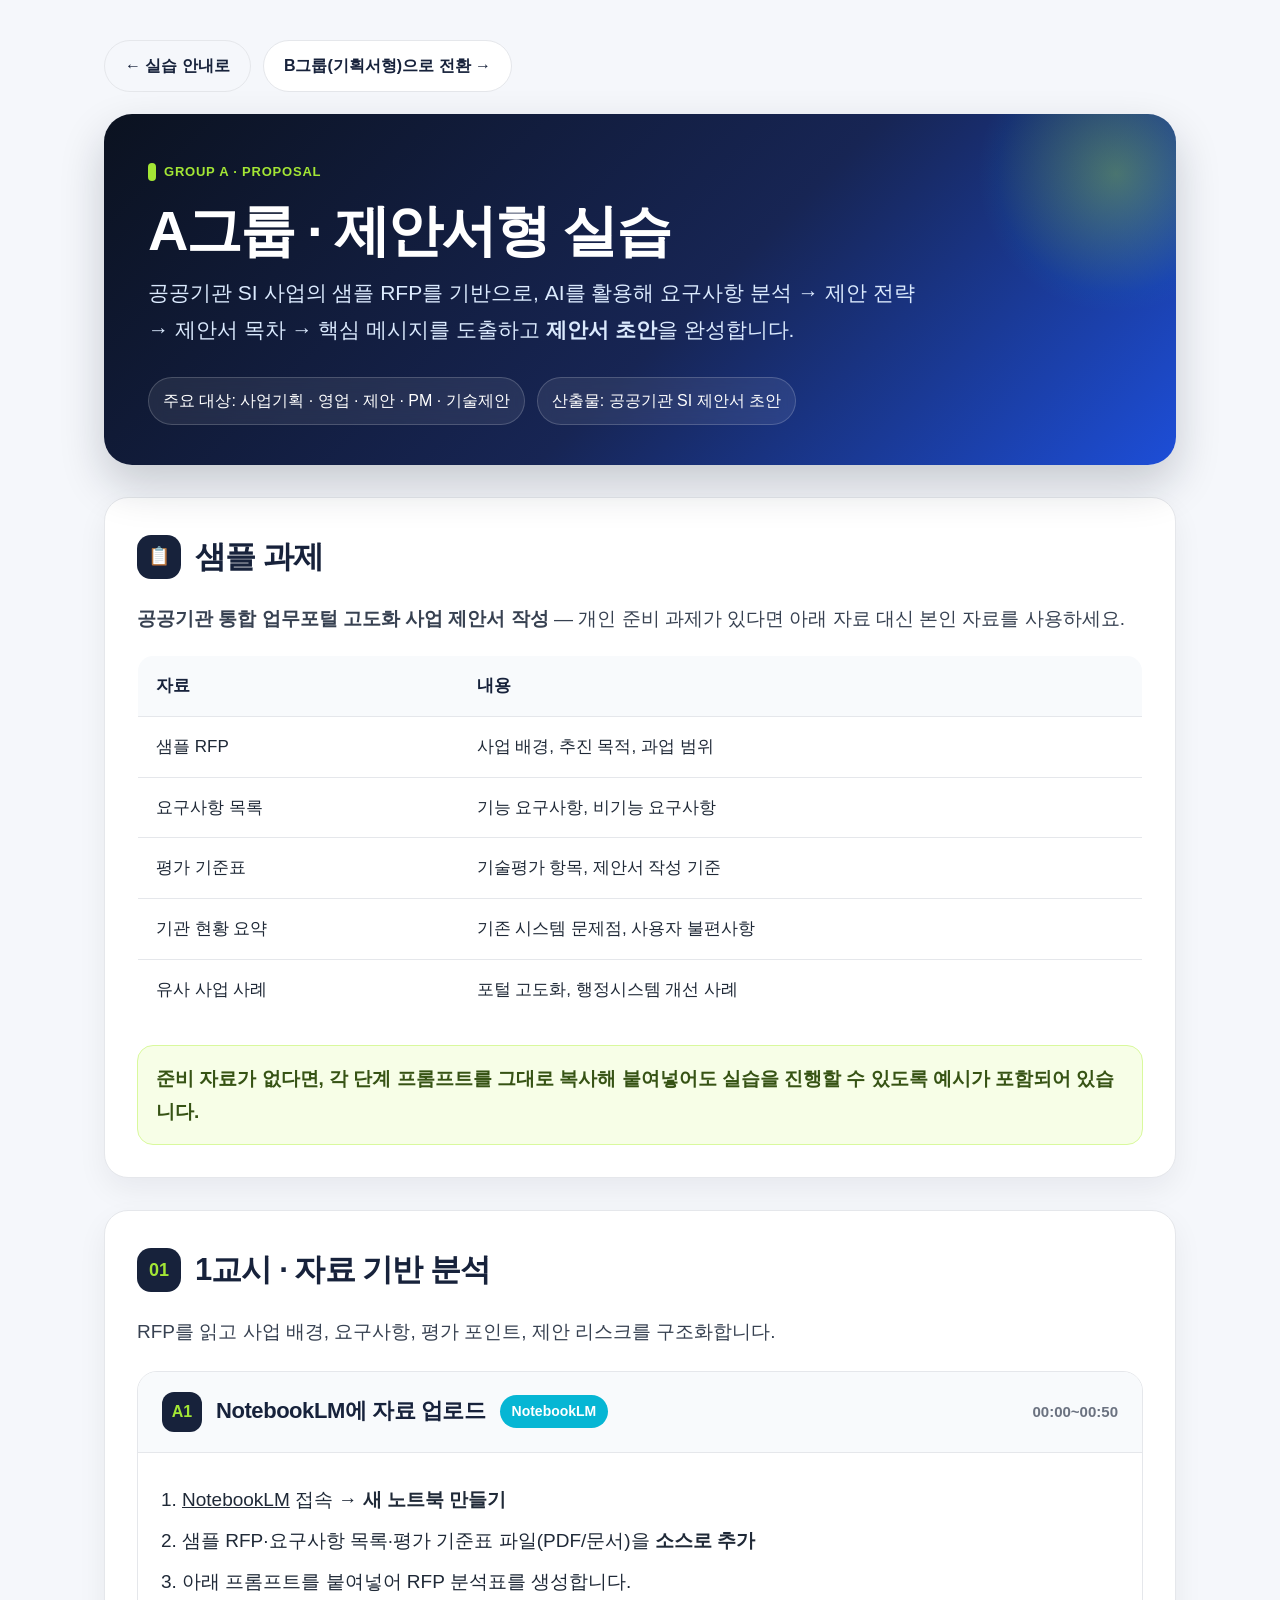
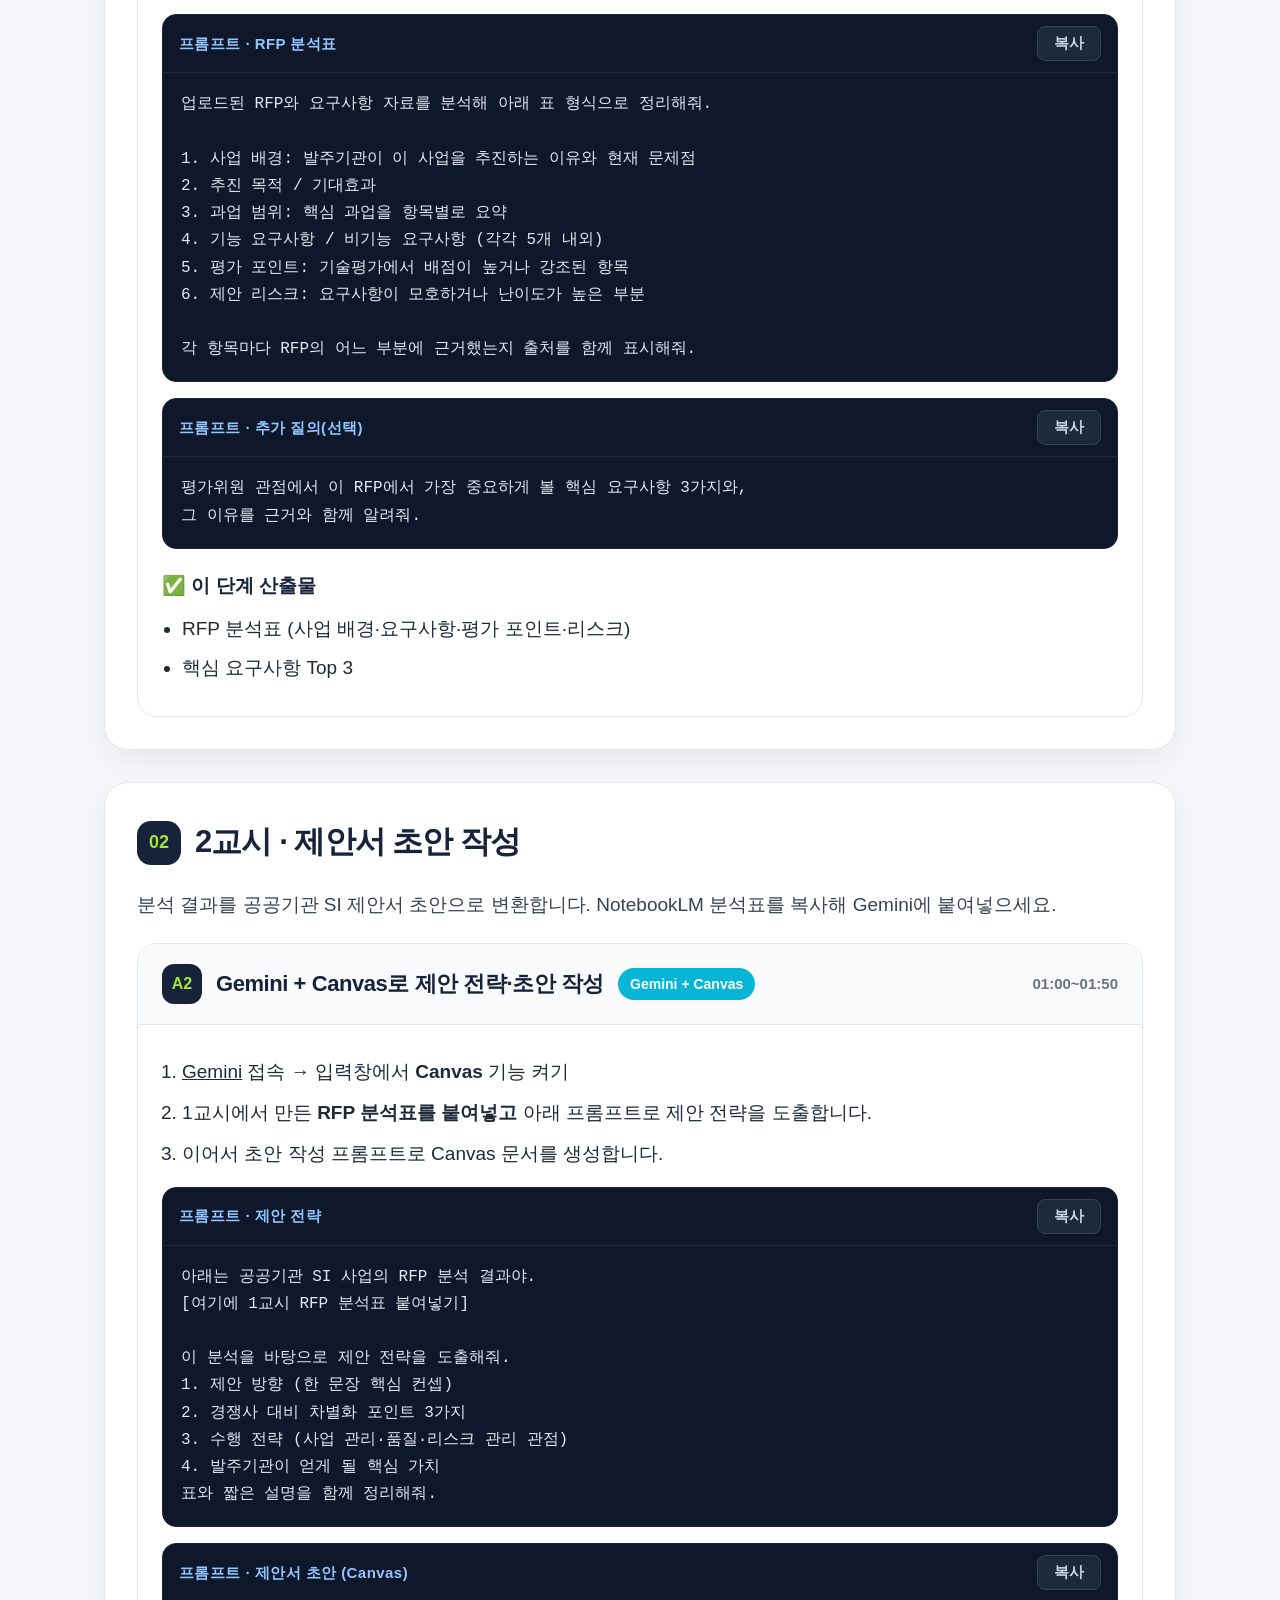
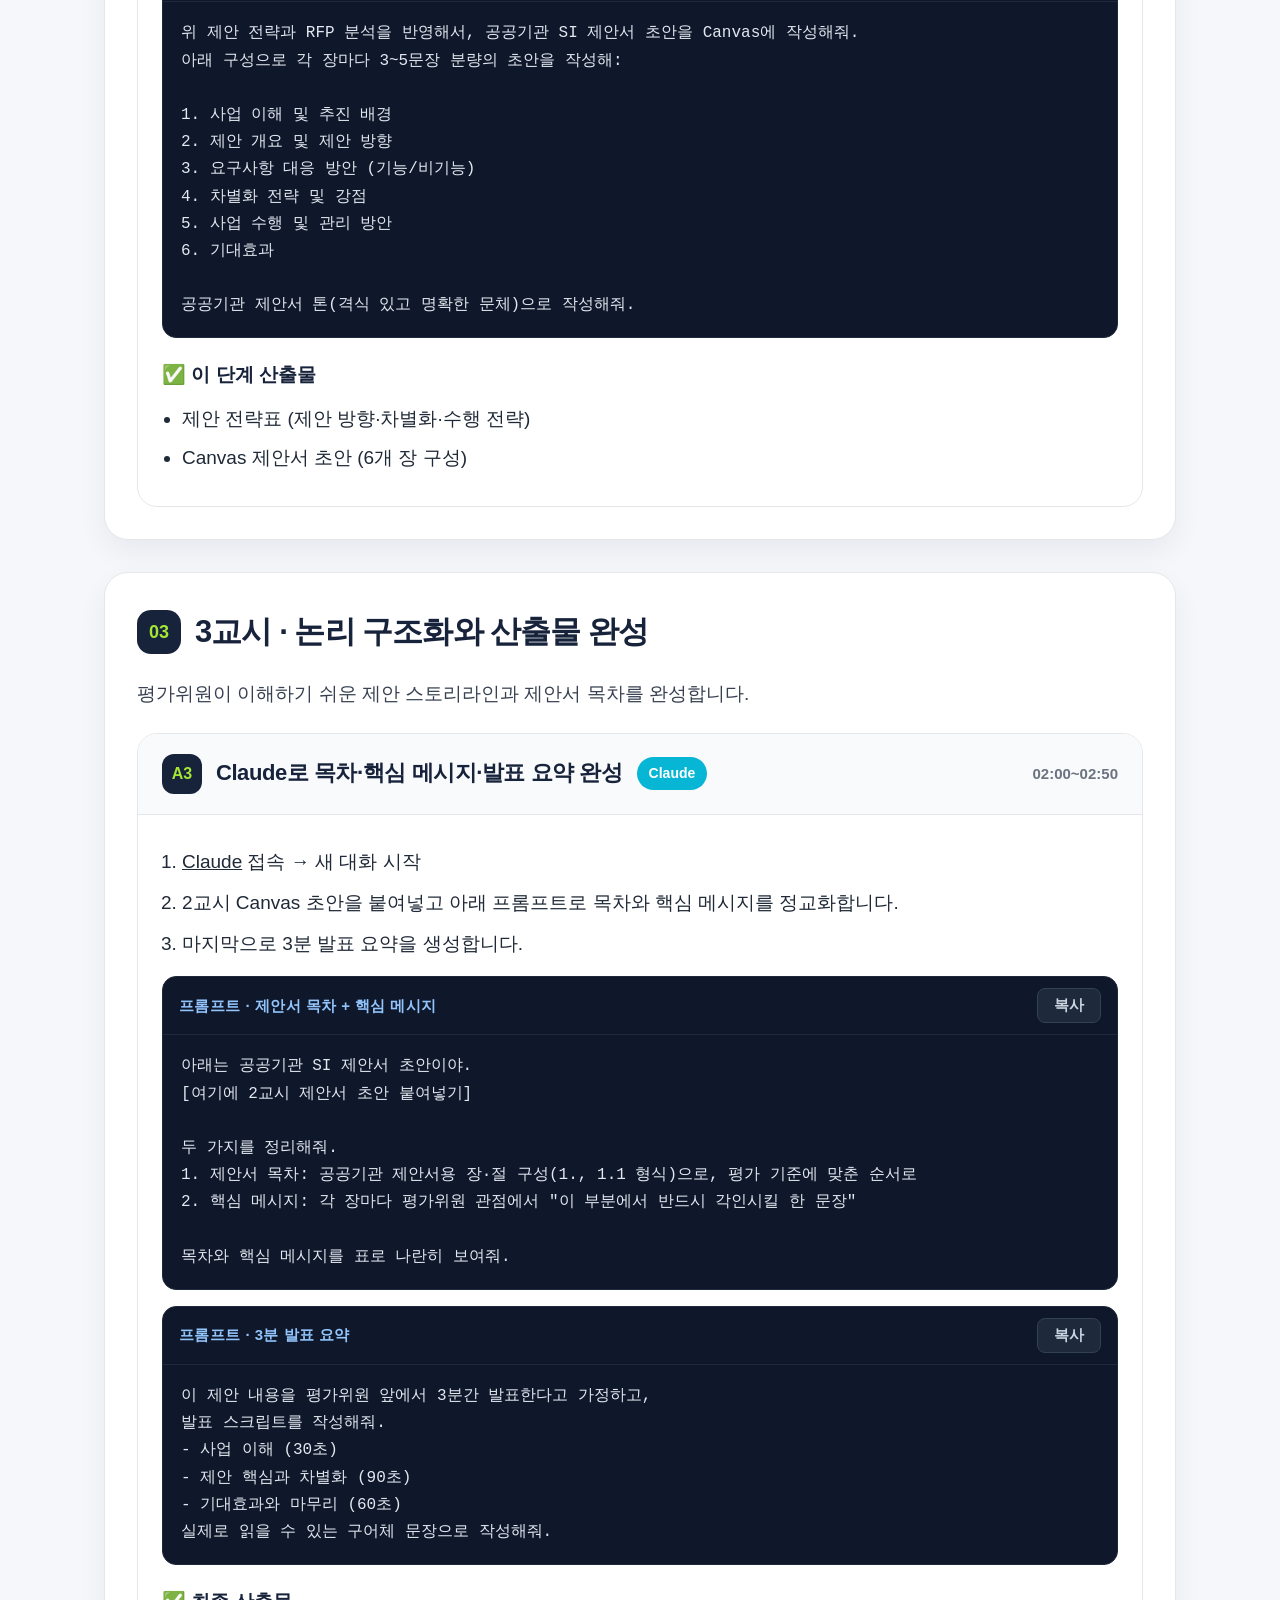
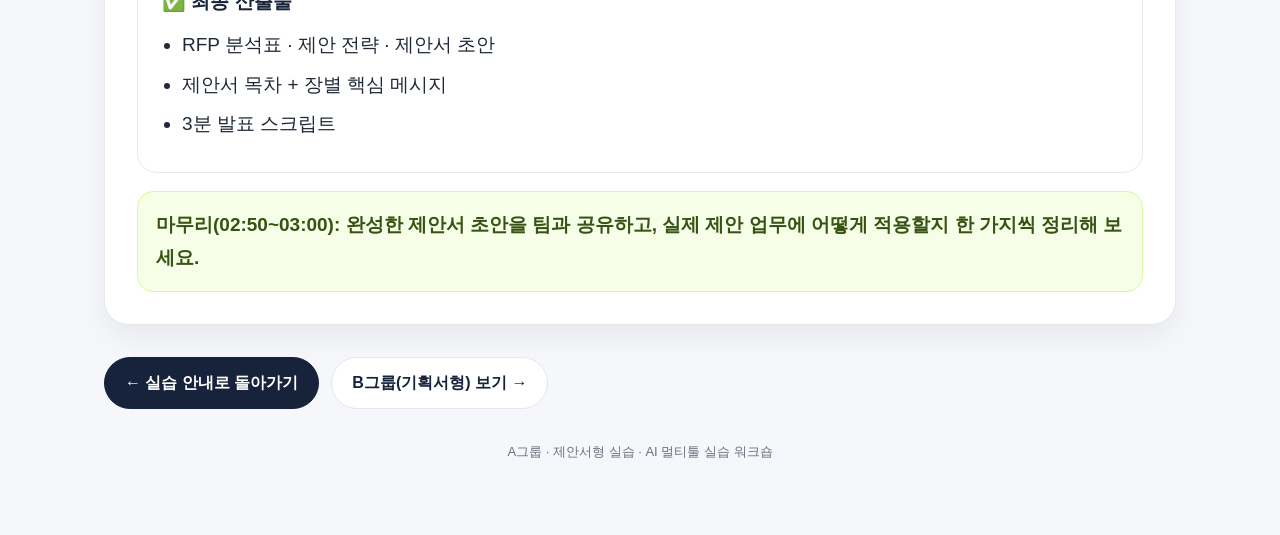
==== group-a.html @ 0a498cbd "AI 멀티툴 실습 워크숍 안내 사이트 추가 - index.html: 실습 안내(첫 화면) + A/B 그룹 선택 - group-a.html: A그룹 제안서형 실습 - group-b." ====
<!DOCTYPE html>
<html lang="ko">
<head>
  <meta charset="UTF-8" />
  <meta name="viewport" content="width=device-width, initial-scale=1.0" />
  <title>A그룹 · 제안서형 실습</title>
  <link rel="stylesheet" href="style.css" />
</head>
<body>
  <main class="page">
    <div class="topnav">
      <a class="btn ghost" href="index.html">← 실습 안내로</a>
      <a class="btn" href="group-b.html">B그룹(기획서형)으로 전환 →</a>
    </div>

    <header class="hero a">
      <div class="eyebrow">Group A · Proposal</div>
      <h1>A그룹 · 제안서형 실습</h1>
      <p>공공기관 SI 사업의 샘플 RFP를 기반으로, AI를 활용해 요구사항 분석 → 제안 전략 → 제안서 목차 → 핵심 메시지를 도출하고 <strong>제안서 초안</strong>을 완성합니다.</p>
      <div class="meta">
        <span>주요 대상: 사업기획 · 영업 · 제안 · PM · 기술제안</span>
        <span>산출물: 공공기관 SI 제안서 초안</span>
      </div>
    </header>

    <!-- 샘플 과제 -->
    <section id="task">
      <div class="section-title">
        <span class="section-number">📋</span>
        <h2>샘플 과제</h2>
      </div>
      <p class="lead"><strong>공공기관 통합 업무포털 고도화 사업 제안서 작성</strong> — 개인 준비 과제가 있다면 아래 자료 대신 본인 자료를 사용하세요.</p>
      <table>
        <thead><tr><th>자료</th><th>내용</th></tr></thead>
        <tbody>
          <tr><td>샘플 RFP</td><td>사업 배경, 추진 목적, 과업 범위</td></tr>
          <tr><td>요구사항 목록</td><td>기능 요구사항, 비기능 요구사항</td></tr>
          <tr><td>평가 기준표</td><td>기술평가 항목, 제안서 작성 기준</td></tr>
          <tr><td>기관 현황 요약</td><td>기존 시스템 문제점, 사용자 불편사항</td></tr>
          <tr><td>유사 사업 사례</td><td>포털 고도화, 행정시스템 개선 사례</td></tr>
        </tbody>
      </table>
      <div class="note">준비 자료가 없다면, 각 단계 프롬프트를 그대로 복사해 붙여넣어도 실습을 진행할 수 있도록 예시가 포함되어 있습니다.</div>
    </section>

    <!-- 1교시 -->
    <section id="step1">
      <div class="section-title">
        <span class="section-number">01</span>
        <h2>1교시 · 자료 기반 분석</h2>
      </div>
      <p class="lead">RFP를 읽고 사업 배경, 요구사항, 평가 포인트, 제안 리스크를 구조화합니다.</p>

      <div class="step">
        <div class="step-head">
          <span class="step-num">A1</span>
          <h3>NotebookLM에 자료 업로드</h3>
          <span class="step-tool">NotebookLM</span>
          <span class="time">00:00~00:50</span>
        </div>
        <div class="step-body">
          <ol>
            <li><a href="https://notebooklm.google.com" target="_blank" rel="noopener">NotebookLM</a> 접속 → <strong>새 노트북 만들기</strong></li>
            <li>샘플 RFP·요구사항 목록·평가 기준표 파일(PDF/문서)을 <strong>소스로 추가</strong></li>
            <li>아래 프롬프트를 붙여넣어 RFP 분석표를 생성합니다.</li>
          </ol>

          <div class="prompt">
            <div class="prompt-label"><span>프롬프트 · RFP 분석표</span>
              <button class="copy-btn" type="button">복사</button></div>
            <pre>업로드된 RFP와 요구사항 자료를 분석해 아래 표 형식으로 정리해줘.

1. 사업 배경: 발주기관이 이 사업을 추진하는 이유와 현재 문제점
2. 추진 목적 / 기대효과
3. 과업 범위: 핵심 과업을 항목별로 요약
4. 기능 요구사항 / 비기능 요구사항 (각각 5개 내외)
5. 평가 포인트: 기술평가에서 배점이 높거나 강조된 항목
6. 제안 리스크: 요구사항이 모호하거나 난이도가 높은 부분

각 항목마다 RFP의 어느 부분에 근거했는지 출처를 함께 표시해줘.</pre>
          </div>

          <div class="prompt">
            <div class="prompt-label"><span>프롬프트 · 추가 질의(선택)</span>
              <button class="copy-btn" type="button">복사</button></div>
            <pre>평가위원 관점에서 이 RFP에서 가장 중요하게 볼 핵심 요구사항 3가지와,
그 이유를 근거와 함께 알려줘.</pre>
          </div>

          <h4>✅ 이 단계 산출물</h4>
          <ul>
            <li>RFP 분석표 (사업 배경·요구사항·평가 포인트·리스크)</li>
            <li>핵심 요구사항 Top 3</li>
          </ul>
        </div>
      </div>
    </section>

    <!-- 2교시 -->
    <section id="step2">
      <div class="section-title">
        <span class="section-number">02</span>
        <h2>2교시 · 제안서 초안 작성</h2>
      </div>
      <p class="lead">분석 결과를 공공기관 SI 제안서 초안으로 변환합니다. NotebookLM 분석표를 복사해 Gemini에 붙여넣으세요.</p>

      <div class="step">
        <div class="step-head">
          <span class="step-num">A2</span>
          <h3>Gemini + Canvas로 제안 전략·초안 작성</h3>
          <span class="step-tool">Gemini + Canvas</span>
          <span class="time">01:00~01:50</span>
        </div>
        <div class="step-body">
          <ol>
            <li><a href="https://gemini.google.com" target="_blank" rel="noopener">Gemini</a> 접속 → 입력창에서 <strong>Canvas</strong> 기능 켜기</li>
            <li>1교시에서 만든 <strong>RFP 분석표를 붙여넣고</strong> 아래 프롬프트로 제안 전략을 도출합니다.</li>
            <li>이어서 초안 작성 프롬프트로 Canvas 문서를 생성합니다.</li>
          </ol>

          <div class="prompt">
            <div class="prompt-label"><span>프롬프트 · 제안 전략</span>
              <button class="copy-btn" type="button">복사</button></div>
            <pre>아래는 공공기관 SI 사업의 RFP 분석 결과야.
[여기에 1교시 RFP 분석표 붙여넣기]

이 분석을 바탕으로 제안 전략을 도출해줘.
1. 제안 방향 (한 문장 핵심 컨셉)
2. 경쟁사 대비 차별화 포인트 3가지
3. 수행 전략 (사업 관리·품질·리스크 관리 관점)
4. 발주기관이 얻게 될 핵심 가치
표와 짧은 설명을 함께 정리해줘.</pre>
          </div>

          <div class="prompt">
            <div class="prompt-label"><span>프롬프트 · 제안서 초안 (Canvas)</span>
              <button class="copy-btn" type="button">복사</button></div>
            <pre>위 제안 전략과 RFP 분석을 반영해서, 공공기관 SI 제안서 초안을 Canvas에 작성해줘.
아래 구성으로 각 장마다 3~5문장 분량의 초안을 작성해:

1. 사업 이해 및 추진 배경
2. 제안 개요 및 제안 방향
3. 요구사항 대응 방안 (기능/비기능)
4. 차별화 전략 및 강점
5. 사업 수행 및 관리 방안
6. 기대효과

공공기관 제안서 톤(격식 있고 명확한 문체)으로 작성해줘.</pre>
          </div>

          <h4>✅ 이 단계 산출물</h4>
          <ul>
            <li>제안 전략표 (제안 방향·차별화·수행 전략)</li>
            <li>Canvas 제안서 초안 (6개 장 구성)</li>
          </ul>
        </div>
      </div>
    </section>

    <!-- 3교시 -->
    <section id="step3">
      <div class="section-title">
        <span class="section-number">03</span>
        <h2>3교시 · 논리 구조화와 산출물 완성</h2>
      </div>
      <p class="lead">평가위원이 이해하기 쉬운 제안 스토리라인과 제안서 목차를 완성합니다.</p>

      <div class="step">
        <div class="step-head">
          <span class="step-num">A3</span>
          <h3>Claude로 목차·핵심 메시지·발표 요약 완성</h3>
          <span class="step-tool">Claude</span>
          <span class="time">02:00~02:50</span>
        </div>
        <div class="step-body">
          <ol>
            <li><a href="https://claude.ai" target="_blank" rel="noopener">Claude</a> 접속 → 새 대화 시작</li>
            <li>2교시 Canvas 초안을 붙여넣고 아래 프롬프트로 목차와 핵심 메시지를 정교화합니다.</li>
            <li>마지막으로 3분 발표 요약을 생성합니다.</li>
          </ol>

          <div class="prompt">
            <div class="prompt-label"><span>프롬프트 · 제안서 목차 + 핵심 메시지</span>
              <button class="copy-btn" type="button">복사</button></div>
            <pre>아래는 공공기관 SI 제안서 초안이야.
[여기에 2교시 제안서 초안 붙여넣기]

두 가지를 정리해줘.
1. 제안서 목차: 공공기관 제안서용 장·절 구성(1., 1.1 형식)으로, 평가 기준에 맞춘 순서로
2. 핵심 메시지: 각 장마다 평가위원 관점에서 "이 부분에서 반드시 각인시킬 한 문장"

목차와 핵심 메시지를 표로 나란히 보여줘.</pre>
          </div>

          <div class="prompt">
            <div class="prompt-label"><span>프롬프트 · 3분 발표 요약</span>
              <button class="copy-btn" type="button">복사</button></div>
            <pre>이 제안 내용을 평가위원 앞에서 3분간 발표한다고 가정하고,
발표 스크립트를 작성해줘.
- 사업 이해 (30초)
- 제안 핵심과 차별화 (90초)
- 기대효과와 마무리 (60초)
실제로 읽을 수 있는 구어체 문장으로 작성해줘.</pre>
          </div>

          <h4>✅ 최종 산출물</h4>
          <ul>
            <li>RFP 분석표 · 제안 전략 · 제안서 초안</li>
            <li>제안서 목차 + 장별 핵심 메시지</li>
            <li>3분 발표 스크립트</li>
          </ul>
        </div>
      </div>

      <div class="note">
        마무리(02:50~03:00): 완성한 제안서 초안을 팀과 공유하고, <strong>실제 제안 업무에 어떻게 적용할지</strong> 한 가지씩 정리해 보세요.
      </div>
    </section>

    <div class="topnav" style="margin-top:32px;">
      <a class="btn primary" href="index.html">← 실습 안내로 돌아가기</a>
      <a class="btn" href="group-b.html">B그룹(기획서형) 보기 →</a>
    </div>

    <div class="footer">A그룹 · 제안서형 실습 · AI 멀티툴 실습 워크숍</div>
  </main>

  <script src="copy.js"></script>
</body>
</html>
---- style.css ----
:root {
  --bg: #f5f7fb;
  --card: #ffffff;
  --navy: #17223b;
  --blue: #2563eb;
  --cyan: #06b6d4;
  --lime: #a3e635;
  --text: #1f2937;
  --muted: #6b7280;
  --line: #e5e7eb;
  --soft-blue: #eff6ff;
  --soft-purple: #f5f3ff;
  --soft-green: #f7fee7;
  --code-bg: #0f172a;
}

* { box-sizing: border-box; }

html { scroll-behavior: smooth; }

body {
  margin: 0;
  font-family: "Pretendard", "Noto Sans KR", "Apple SD Gothic Neo", Arial, sans-serif;
  background: var(--bg);
  color: var(--text);
  line-height: 1.75;
  font-size: 19px;
}

a { color: inherit; }

.page {
  max-width: 1120px;
  margin: 0 auto;
  padding: 40px 24px 72px;
}

/* ---------- HERO ---------- */
.hero {
  background: linear-gradient(135deg, #111827 0%, #172554 55%, #0e7490 100%);
  color: white;
  border-radius: 28px;
  padding: 44px 44px 40px;
  box-shadow: 0 20px 45px rgba(15, 23, 42, 0.2);
  position: relative;
  overflow: hidden;
}

.hero.a { background: linear-gradient(135deg, #0b1220 0%, #172554 55%, #1d4ed8 100%); }
.hero.b { background: linear-gradient(135deg, #140b22 0%, #3b1a70 55%, #7c3aed 100%); }

.hero::after {
  content: "";
  position: absolute;
  width: 280px;
  height: 280px;
  border-radius: 50%;
  background: radial-gradient(circle, rgba(163,230,53,.35), rgba(6,182,212,.04) 60%, transparent 70%);
  right: -80px;
  top: -80px;
}

.eyebrow {
  display: inline-flex;
  align-items: center;
  gap: 8px;
  color: var(--lime);
  font-weight: 800;
  letter-spacing: .06em;
  text-transform: uppercase;
  font-size: 13px;
  margin-bottom: 16px;
}

.eyebrow::before {
  content: "";
  width: 8px;
  height: 18px;
  border-radius: 999px;
  background: var(--lime);
  display: inline-block;
}

h1 {
  margin: 0 0 12px;
  font-size: clamp(34px, 5.4vw, 56px);
  line-height: 1.14;
  letter-spacing: -0.04em;
}

.hero p {
  margin: 0;
  max-width: 780px;
  font-size: 21px;
  color: #dbeafe;
}

.meta {
  display: flex;
  flex-wrap: wrap;
  gap: 12px;
  margin-top: 28px;
}

.meta span {
  border: 1px solid rgba(255,255,255,.18);
  background: rgba(255,255,255,.08);
  color: #fff;
  padding: 9px 14px;
  border-radius: 999px;
  font-size: 16px;
  backdrop-filter: blur(8px);
}

/* ---------- SECTIONS ---------- */
section {
  margin-top: 32px;
  background: var(--card);
  border: 1px solid var(--line);
  border-radius: 24px;
  padding: 32px;
  box-shadow: 0 12px 30px rgba(15, 23, 42, 0.06);
}

.section-title {
  display: flex;
  align-items: center;
  gap: 14px;
  margin-bottom: 18px;
}

.section-number {
  display: inline-flex;
  align-items: center;
  justify-content: center;
  min-width: 44px;
  height: 44px;
  border-radius: 14px;
  background: var(--navy);
  color: var(--lime);
  font-weight: 900;
  font-size: 18px;
}

h2 {
  margin: 0;
  color: var(--navy);
  font-size: 31px;
  letter-spacing: -0.03em;
}

h3 {
  margin: 28px 0 12px;
  color: var(--navy);
  font-size: 23px;
  letter-spacing: -0.02em;
}

h4 {
  margin: 20px 0 8px;
  color: var(--navy);
  font-size: 19px;
}

p { margin: 10px 0 0; }

.lead {
  font-size: 19px;
  color: #374151;
  margin-bottom: 20px;
}

/* ---------- TABLE ---------- */
table {
  width: 100%;
  border-collapse: collapse;
  margin: 16px 0 24px;
  background: #fff;
  border-radius: 16px;
  overflow: hidden;
  border: 1px solid var(--line);
}

th, td {
  padding: 15px 18px;
  border-bottom: 1px solid var(--line);
  vertical-align: top;
  text-align: left;
  font-size: 17px;
}

th {
  background: #f8fafc;
  color: var(--navy);
  font-weight: 800;
  white-space: nowrap;
}

tr:last-child td { border-bottom: 0; }

/* ---------- GRID / CARDS ---------- */
.grid {
  display: grid;
  grid-template-columns: repeat(2, minmax(0, 1fr));
  gap: 20px;
  margin-top: 18px;
}

.card {
  border-radius: 20px;
  padding: 24px;
  border: 1px solid var(--line);
  background: #fff;
}

.card.proposal { background: var(--soft-blue); }
.card.planning { background: var(--soft-purple); }

.badge {
  display: inline-block;
  padding: 6px 12px;
  border-radius: 999px;
  background: var(--navy);
  color: #fff;
  font-size: 15px;
  font-weight: 800;
  margin-bottom: 10px;
}

.badge.blue { background: var(--blue); }
.badge.purple { background: #7c3aed; }
.badge.cyan { background: var(--cyan); }
.badge.lime { background: var(--lime); color: #1a2e05; }

ul { margin: 10px 0 0 20px; padding: 0; }
li { margin: 6px 0; }

.note {
  margin-top: 18px;
  padding: 16px 18px;
  border-radius: 16px;
  background: var(--soft-green);
  border: 1px solid #d9f99d;
  color: #365314;
  font-weight: 600;
}

.footer {
  margin-top: 32px;
  color: var(--muted);
  font-size: 13px;
  text-align: center;
}

/* ---------- GROUP SELECT CARDS (index) ---------- */
.choose {
  display: grid;
  grid-template-columns: repeat(2, minmax(0, 1fr));
  gap: 22px;
  margin-top: 20px;
}

.choose-card {
  display: flex;
  flex-direction: column;
  border-radius: 22px;
  padding: 30px;
  border: 1px solid var(--line);
  text-decoration: none;
  color: var(--text);
  transition: transform .18s ease, box-shadow .18s ease, border-color .18s ease;
  position: relative;
  overflow: hidden;
}

.choose-card.a { background: linear-gradient(160deg, #eff6ff 0%, #ffffff 70%); }
.choose-card.b { background: linear-gradient(160deg, #f5f3ff 0%, #ffffff 70%); }

.choose-card:hover {
  transform: translateY(-4px);
  box-shadow: 0 18px 40px rgba(15,23,42,.12);
  border-color: #c7d2fe;
}

.choose-card h3 { margin: 12px 0 4px; font-size: 27px; }
.choose-card .sub { color: var(--muted); font-size: 17px; margin: 0 0 14px; }
.choose-card ul { font-size: 17px; color: #374151; }

.choose-card .go {
  margin-top: auto;
  padding-top: 18px;
  font-weight: 800;
  font-size: 18px;
  color: var(--blue);
  display: inline-flex;
  align-items: center;
  gap: 6px;
}
.choose-card.b .go { color: #7c3aed; }
.choose-card .go::after { content: "→"; transition: transform .18s ease; }
.choose-card:hover .go::after { transform: translateX(4px); }

/* ---------- STEP (교시) ---------- */
.step {
  border: 1px solid var(--line);
  border-radius: 20px;
  padding: 0;
  margin-top: 22px;
  overflow: hidden;
}

.step-head {
  display: flex;
  align-items: center;
  gap: 14px;
  padding: 20px 24px;
  background: #f8fafc;
  border-bottom: 1px solid var(--line);
}

.step-num {
  display: inline-flex;
  align-items: center;
  justify-content: center;
  min-width: 40px;
  height: 40px;
  border-radius: 12px;
  background: var(--navy);
  color: var(--lime);
  font-weight: 900;
  font-size: 16px;
}

.step-head h3 { margin: 0; font-size: 22px; }
.step-head .time {
  margin-left: auto;
  font-size: 15px;
  font-weight: 700;
  color: var(--muted);
  white-space: nowrap;
}

.step-tool {
  display: inline-block;
  font-size: 14px;
  font-weight: 800;
  color: #fff;
  background: var(--cyan);
  padding: 4px 12px;
  border-radius: 999px;
}

.step-body { padding: 22px 24px 26px; }
.step-body ol { margin: 6px 0 0 20px; padding: 0; }
.step-body ol li { margin: 8px 0; }

/* ---------- COPY PROMPT BOX ---------- */
.prompt {
  position: relative;
  margin: 16px 0 6px;
  border-radius: 14px;
  background: var(--code-bg);
  border: 1px solid #1e293b;
}

.prompt-label {
  display: flex;
  align-items: center;
  justify-content: space-between;
  padding: 11px 16px;
  border-bottom: 1px solid #1e293b;
  color: #93c5fd;
  font-size: 15px;
  font-weight: 800;
  letter-spacing: .03em;
}

.prompt pre {
  margin: 0;
  padding: 18px;
  color: #e2e8f0;
  font-family: "SFMono-Regular", Consolas, "Liberation Mono", Menlo, monospace;
  font-size: 16px;
  line-height: 1.7;
  white-space: pre-wrap;
  word-break: break-word;
  overflow-x: auto;
}

.copy-btn {
  border: 1px solid #334155;
  background: #1e293b;
  color: #cbd5e1;
  font-size: 15px;
  font-weight: 700;
  padding: 7px 16px;
  border-radius: 8px;
  cursor: pointer;
  transition: background .15s ease, color .15s ease;
}
.copy-btn:hover { background: #334155; color: #fff; }
.copy-btn.done { background: var(--lime); color: #1a2e05; border-color: var(--lime); }

/* ---------- NAV / BUTTONS ---------- */
.topnav {
  display: flex;
  align-items: center;
  gap: 12px;
  flex-wrap: wrap;
  margin-bottom: 22px;
}

.btn {
  display: inline-flex;
  align-items: center;
  gap: 8px;
  text-decoration: none;
  font-weight: 800;
  font-size: 16px;
  padding: 11px 20px;
  border-radius: 999px;
  border: 1px solid var(--line);
  background: #fff;
  color: var(--navy);
  transition: background .15s ease, transform .15s ease;
}
.btn:hover { transform: translateY(-1px); }
.btn.primary { background: var(--navy); color: #fff; border-color: var(--navy); }
.btn.ghost { background: transparent; }

.checklist {
  list-style: none;
  margin: 12px 0 0;
  padding: 0;
}
.checklist li {
  position: relative;
  padding: 7px 0 7px 32px;
  font-size: 18px;
}
.checklist li::before {
  content: "✓";
  position: absolute;
  left: 0;
  top: 6px;
  width: 20px;
  height: 20px;
  border-radius: 6px;
  background: var(--soft-green);
  color: #4d7c0f;
  font-weight: 900;
  font-size: 13px;
  display: inline-flex;
  align-items: center;
  justify-content: center;
}

.tools-row {
  display: grid;
  grid-template-columns: repeat(3, minmax(0,1fr));
  gap: 16px;
  margin-top: 16px;
}
.tool-chip {
  border: 1px solid var(--line);
  border-radius: 16px;
  padding: 18px;
  background: #fff;
  text-decoration: none;
  color: var(--text);
  display: block;
  transition: transform .15s ease, box-shadow .15s ease;
}
.tool-chip:hover { transform: translateY(-3px); box-shadow: 0 12px 26px rgba(15,23,42,.08); }
.tool-chip .n { font-weight: 900; color: var(--navy); font-size: 20px; }
.tool-chip .d { color: var(--muted); font-size: 16px; margin-top: 4px; }
.tool-chip .stage { font-size: 14px; font-weight: 800; color: var(--cyan); }

@media (max-width: 840px) {
  .page { padding: 24px 14px 48px; }
  .hero, section { padding: 26px 20px; border-radius: 20px; }
  .grid, .choose, .tools-row { grid-template-columns: 1fr; }
  table { display: block; overflow-x: auto; white-space: normal; }
  th, td { min-width: 140px; }
  .step-head { flex-wrap: wrap; }
  .step-head .time { margin-left: 54px; }
}
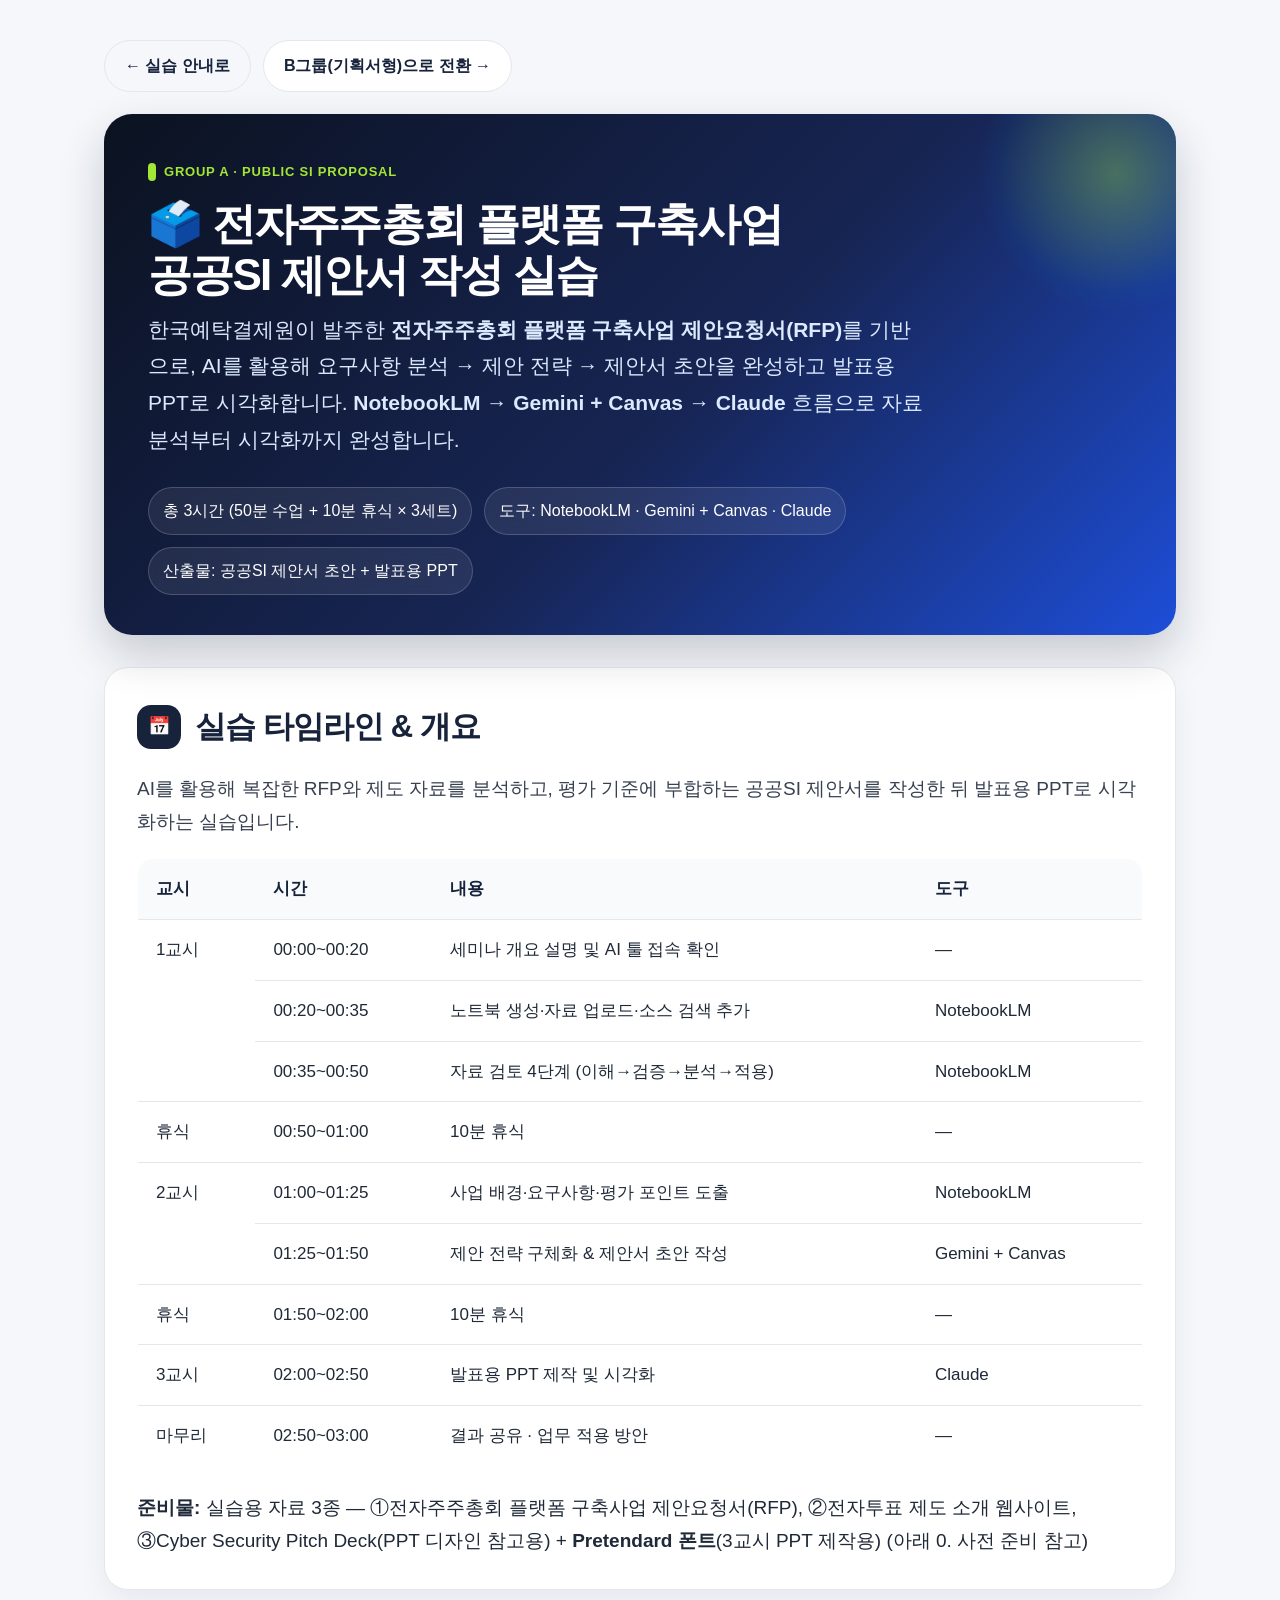
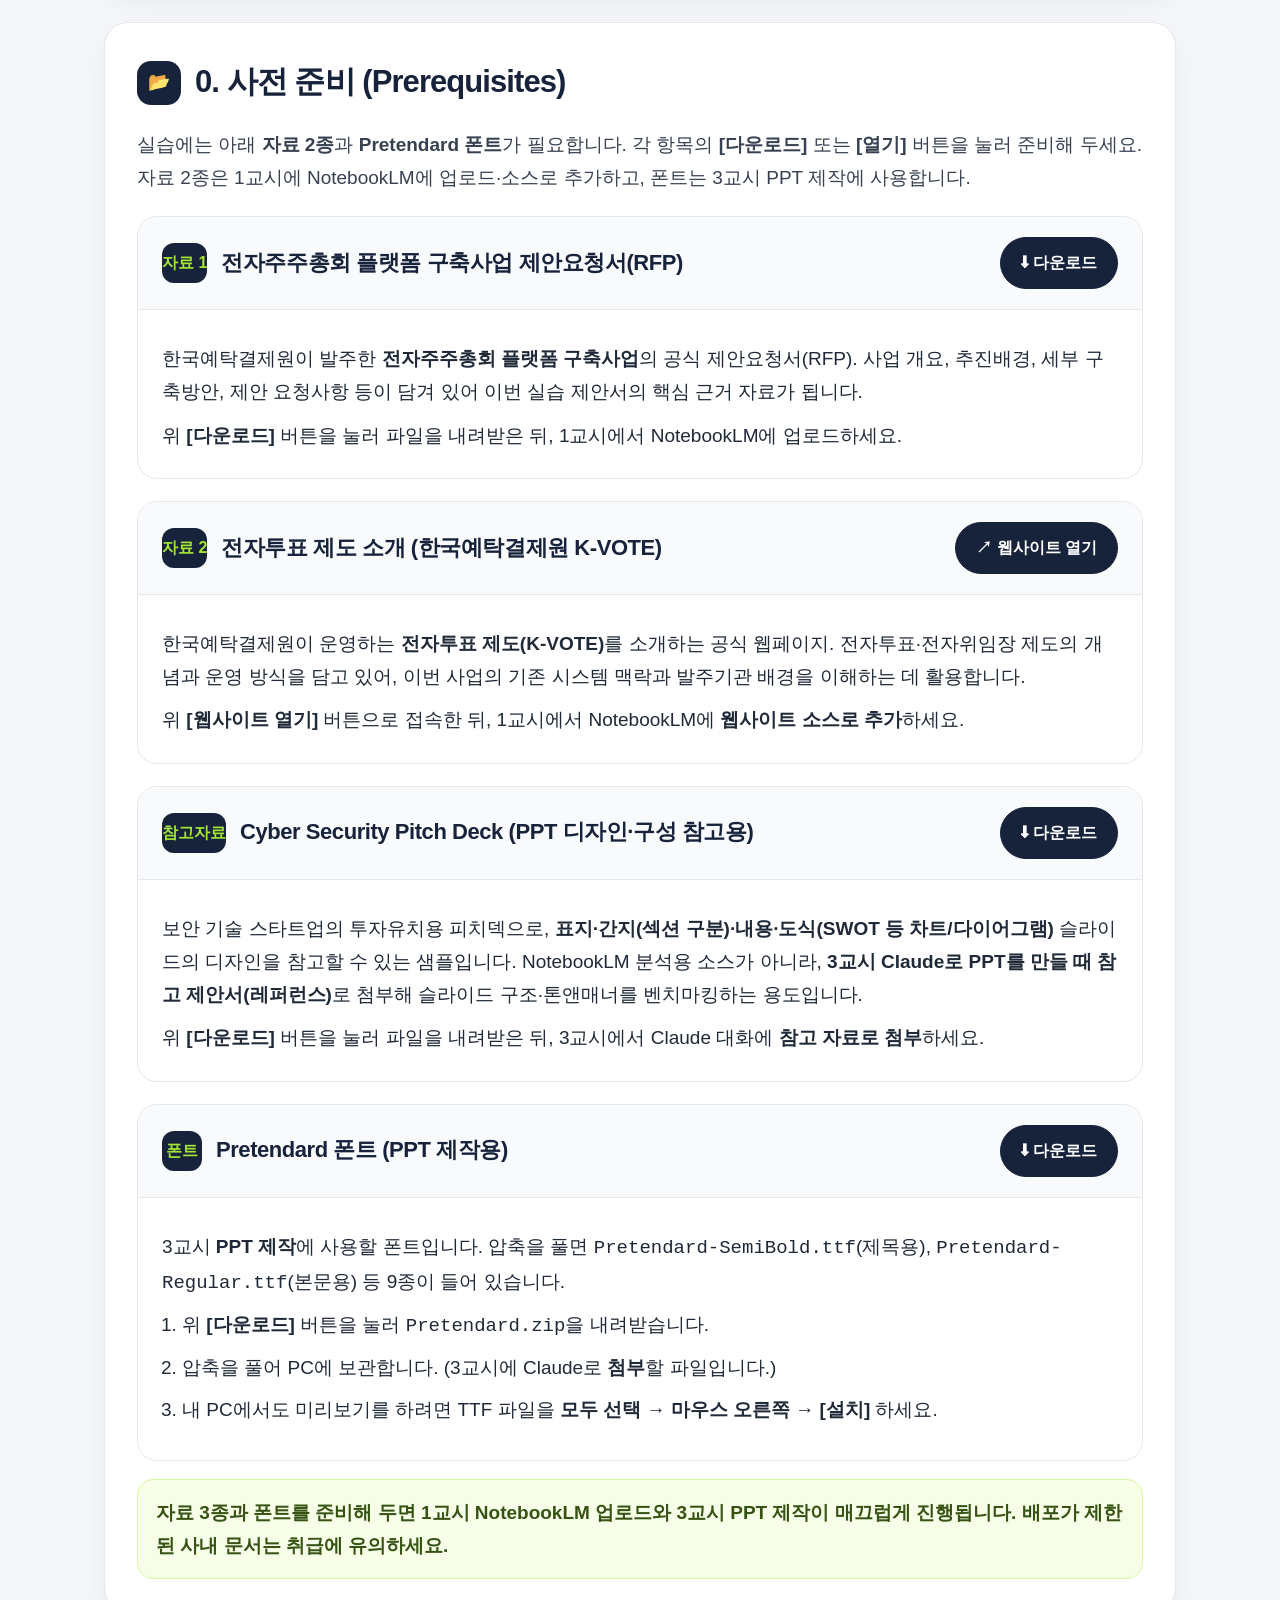
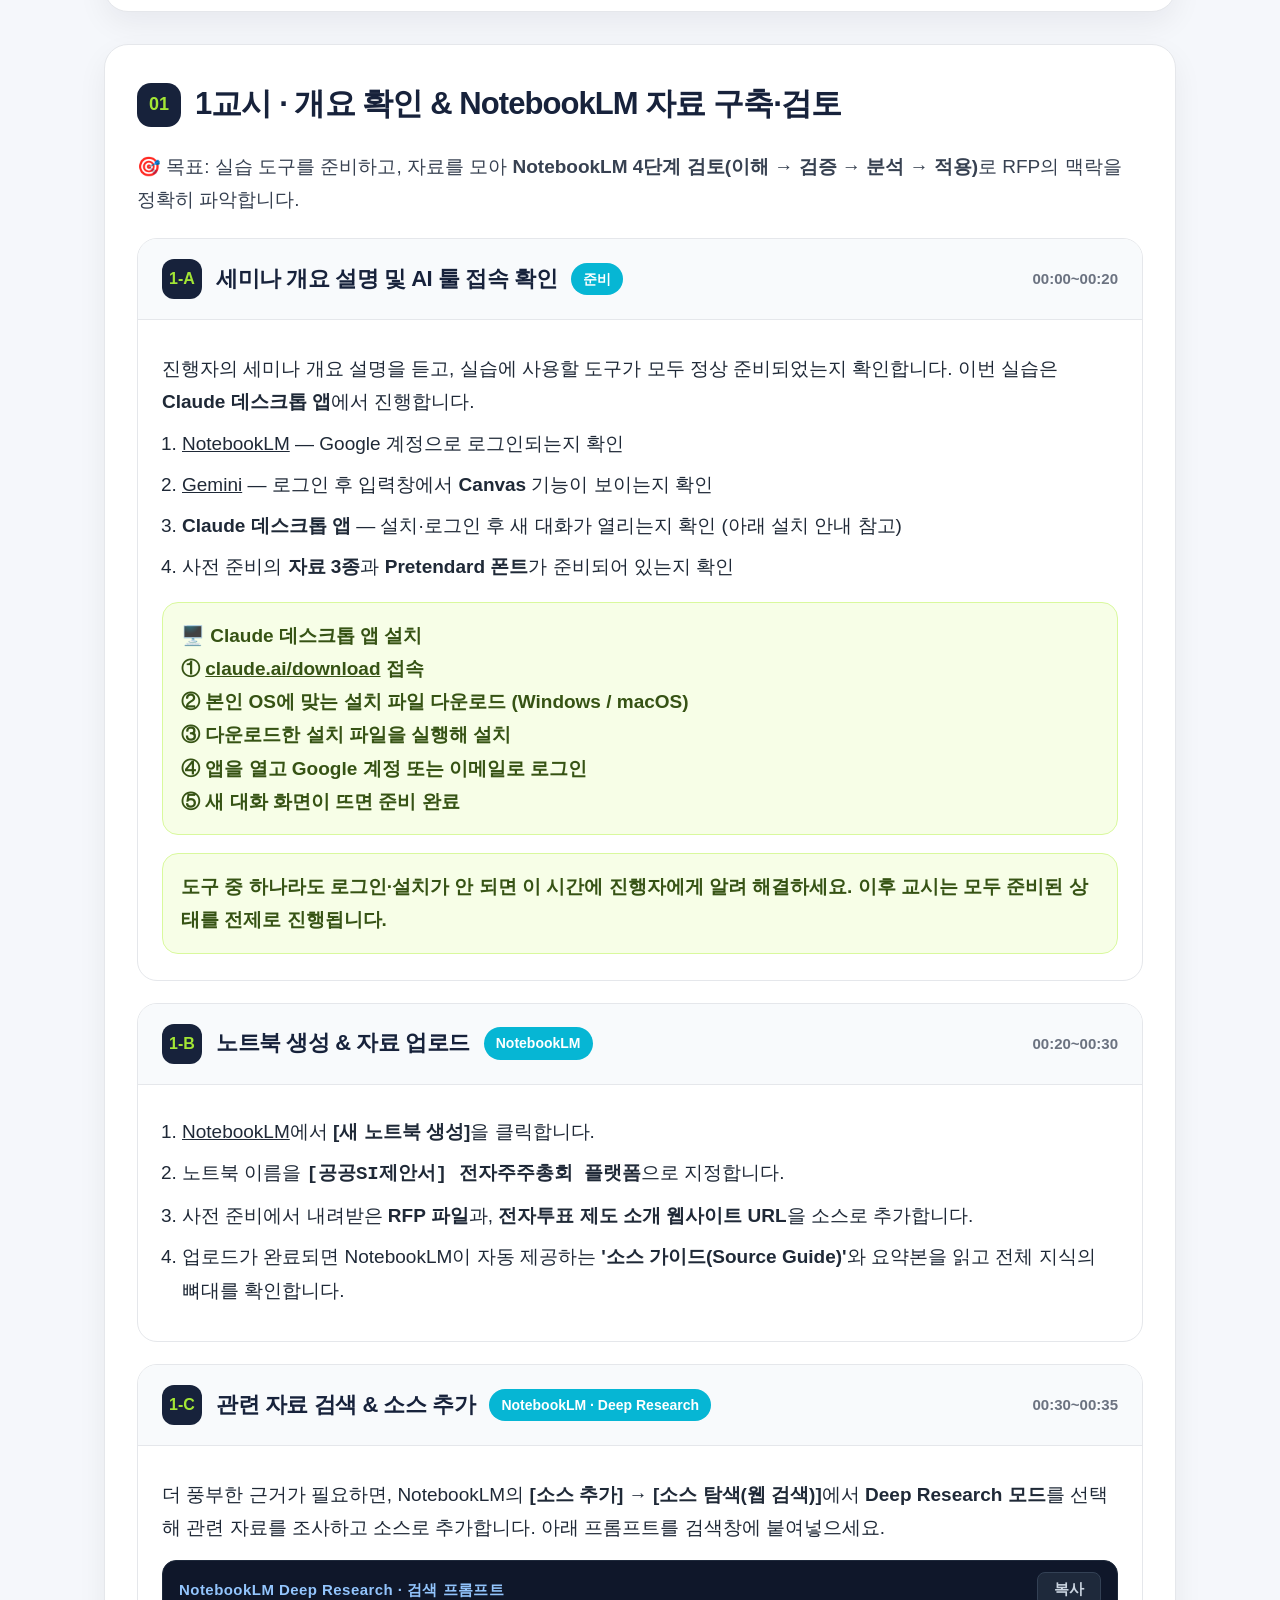
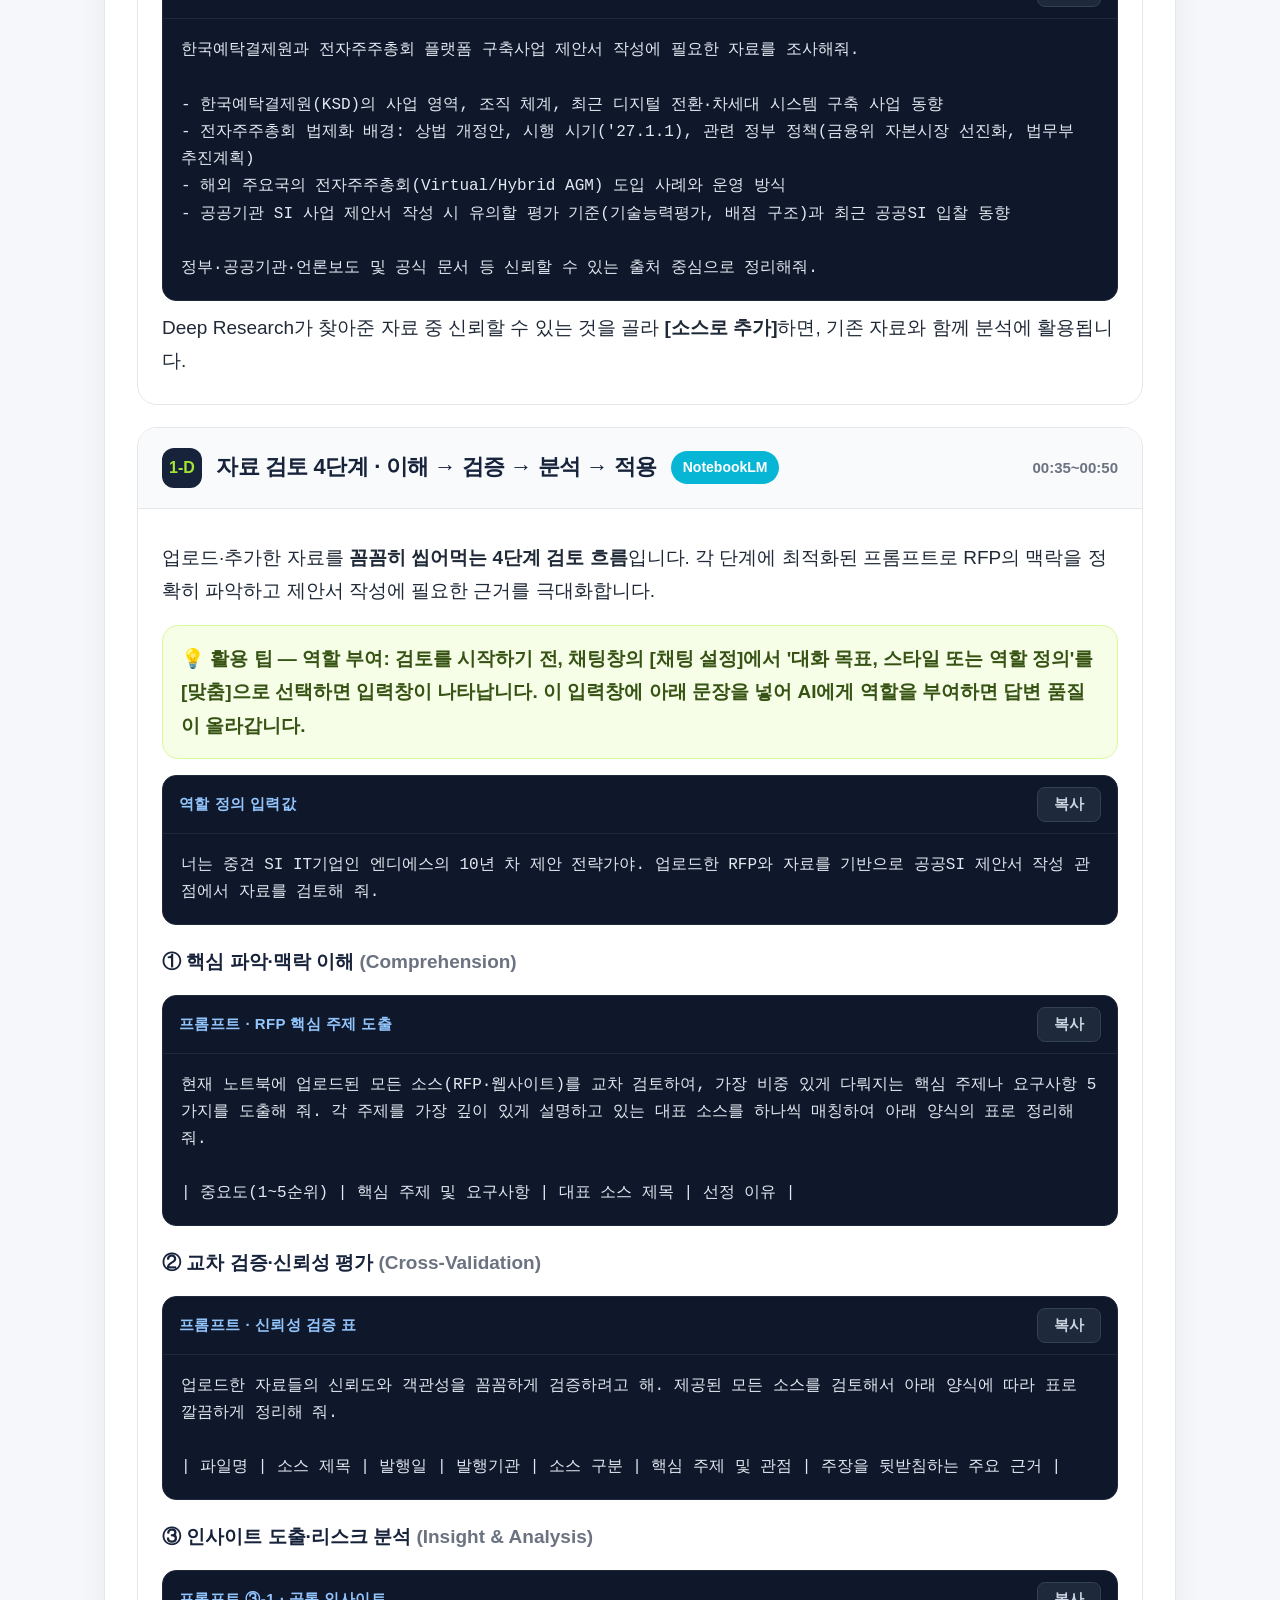
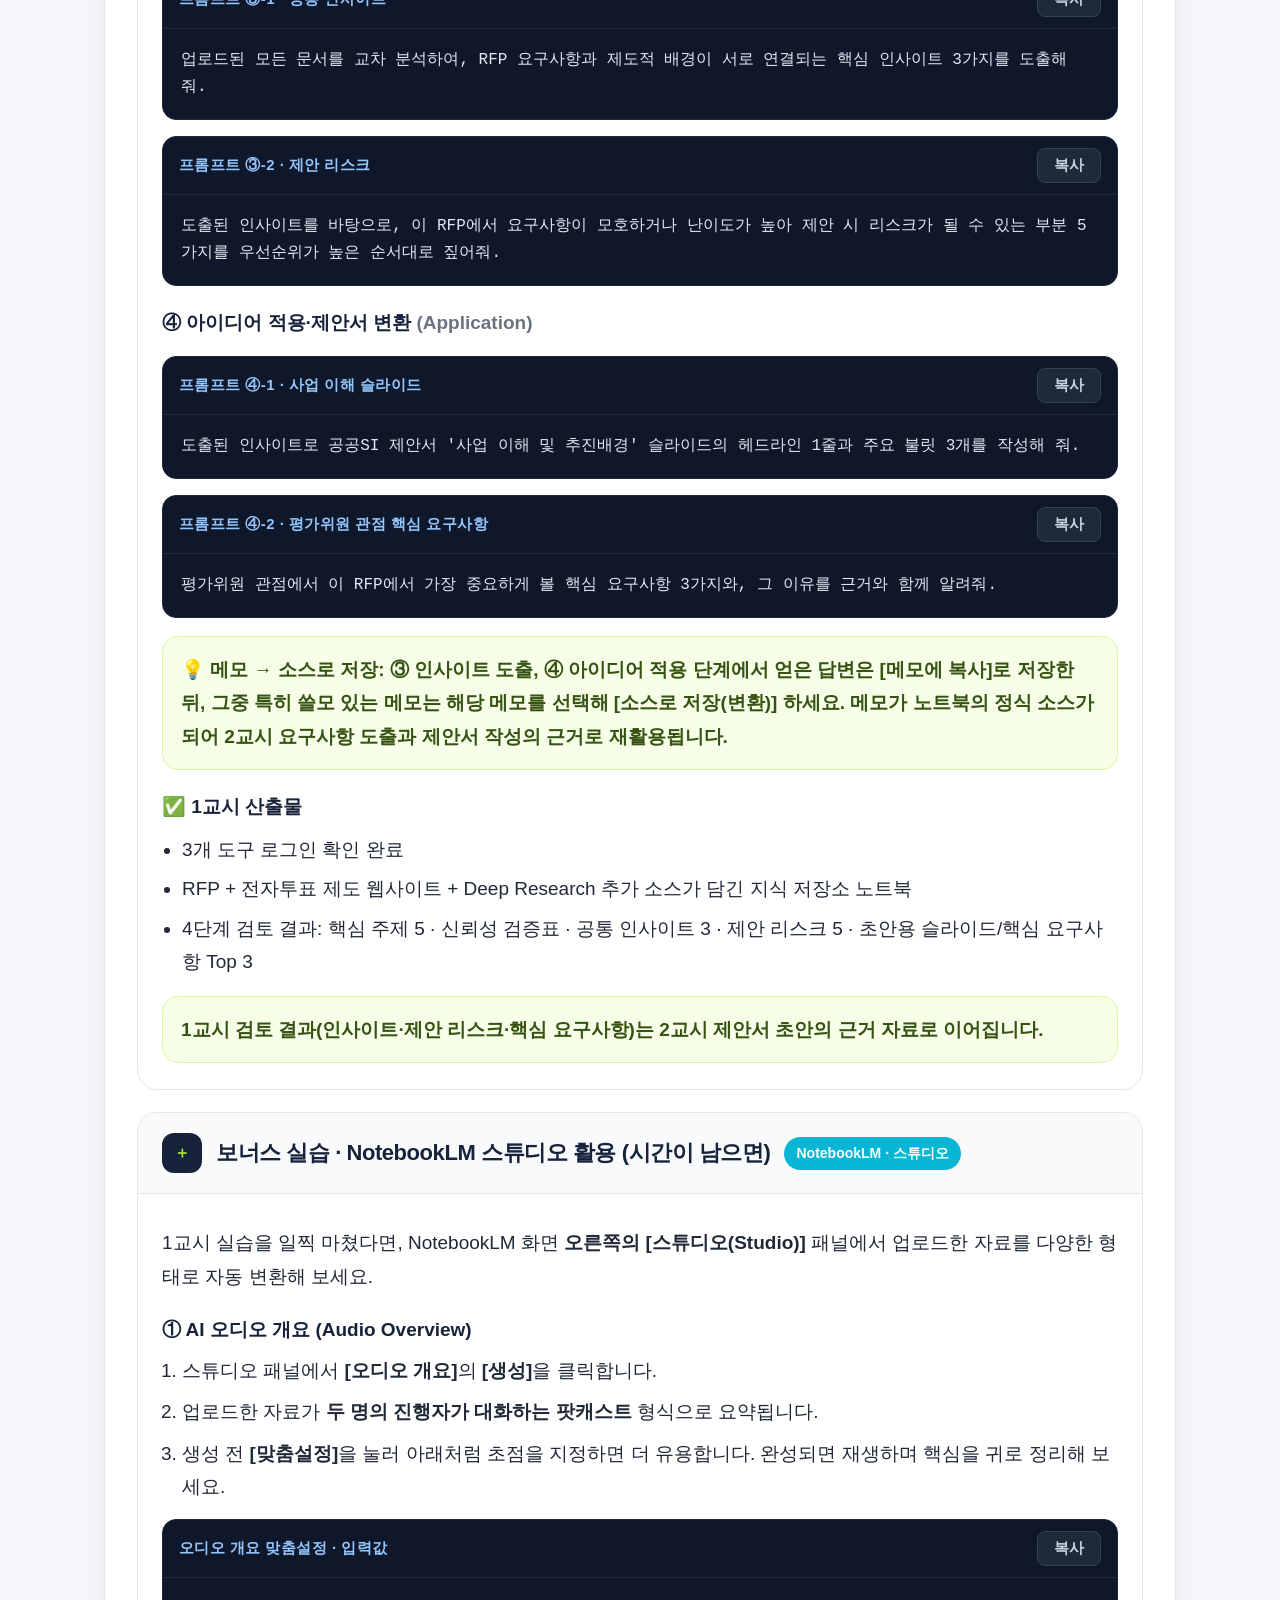
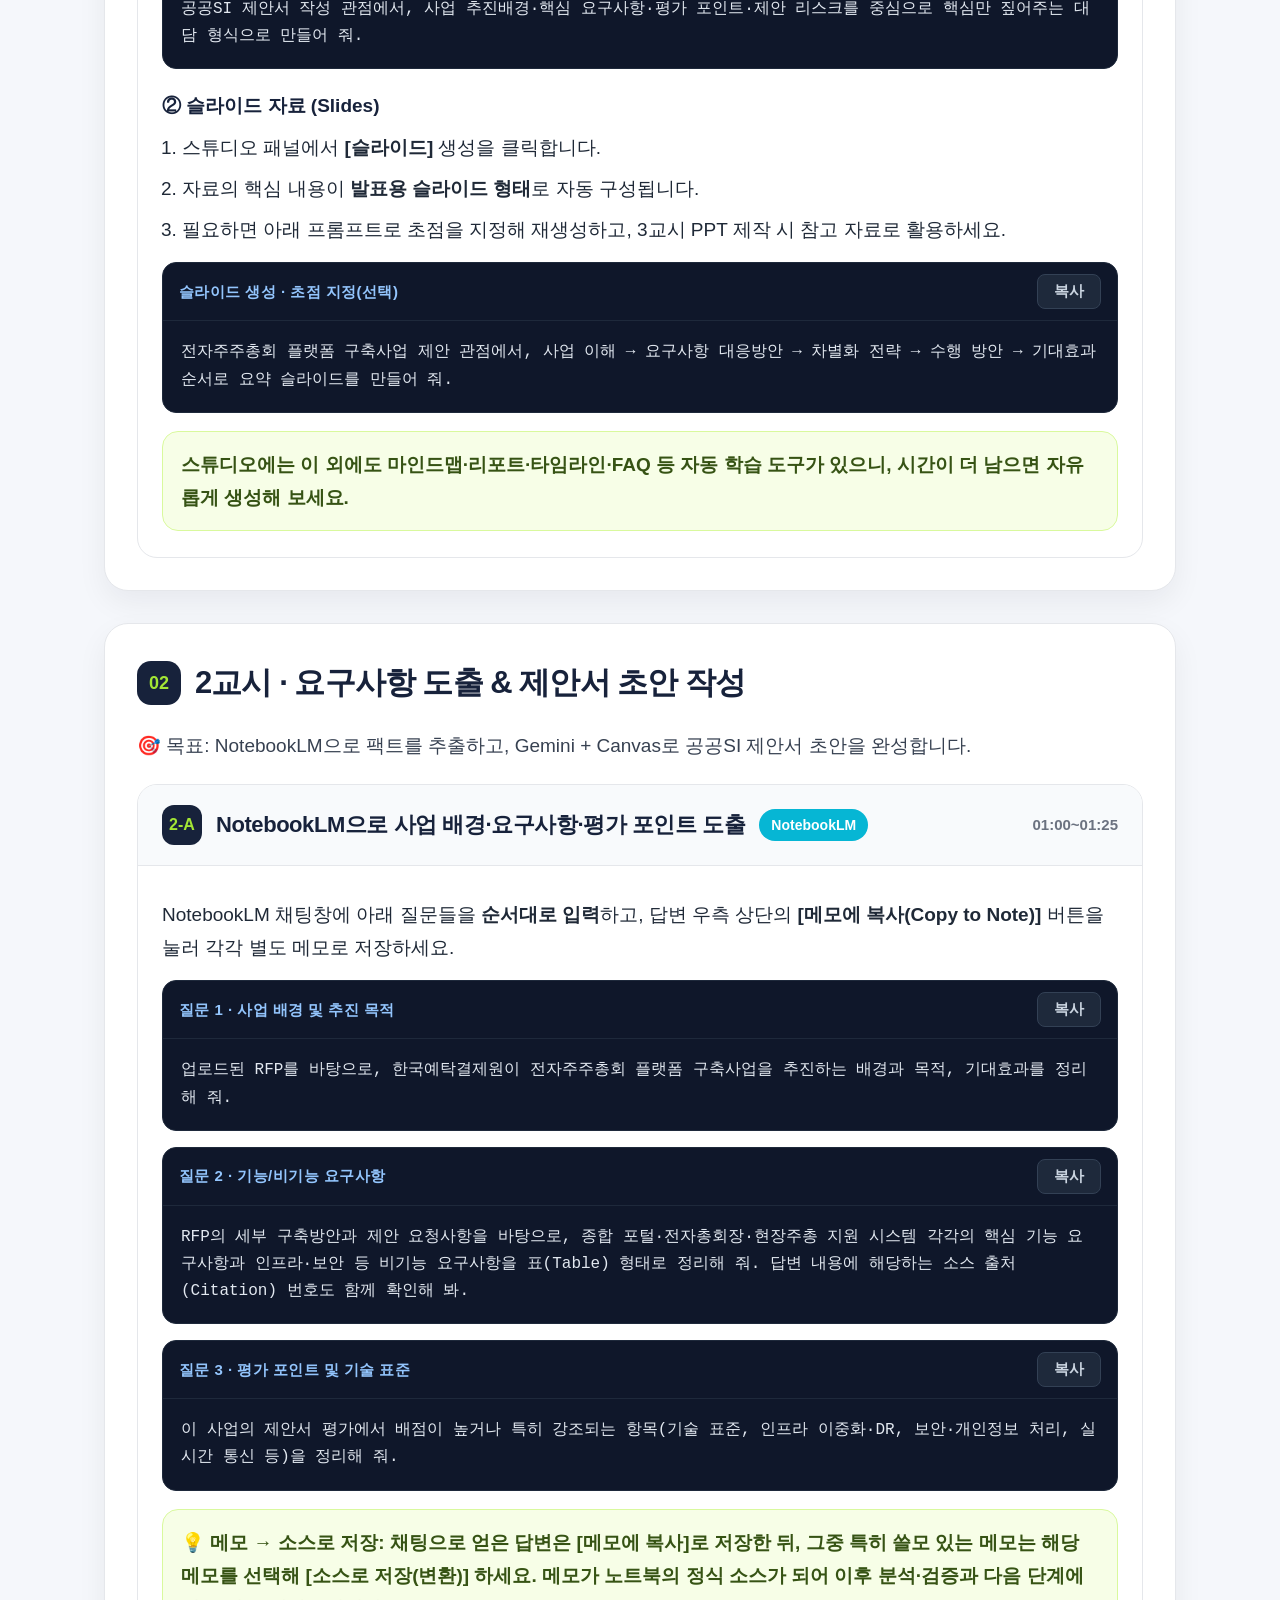
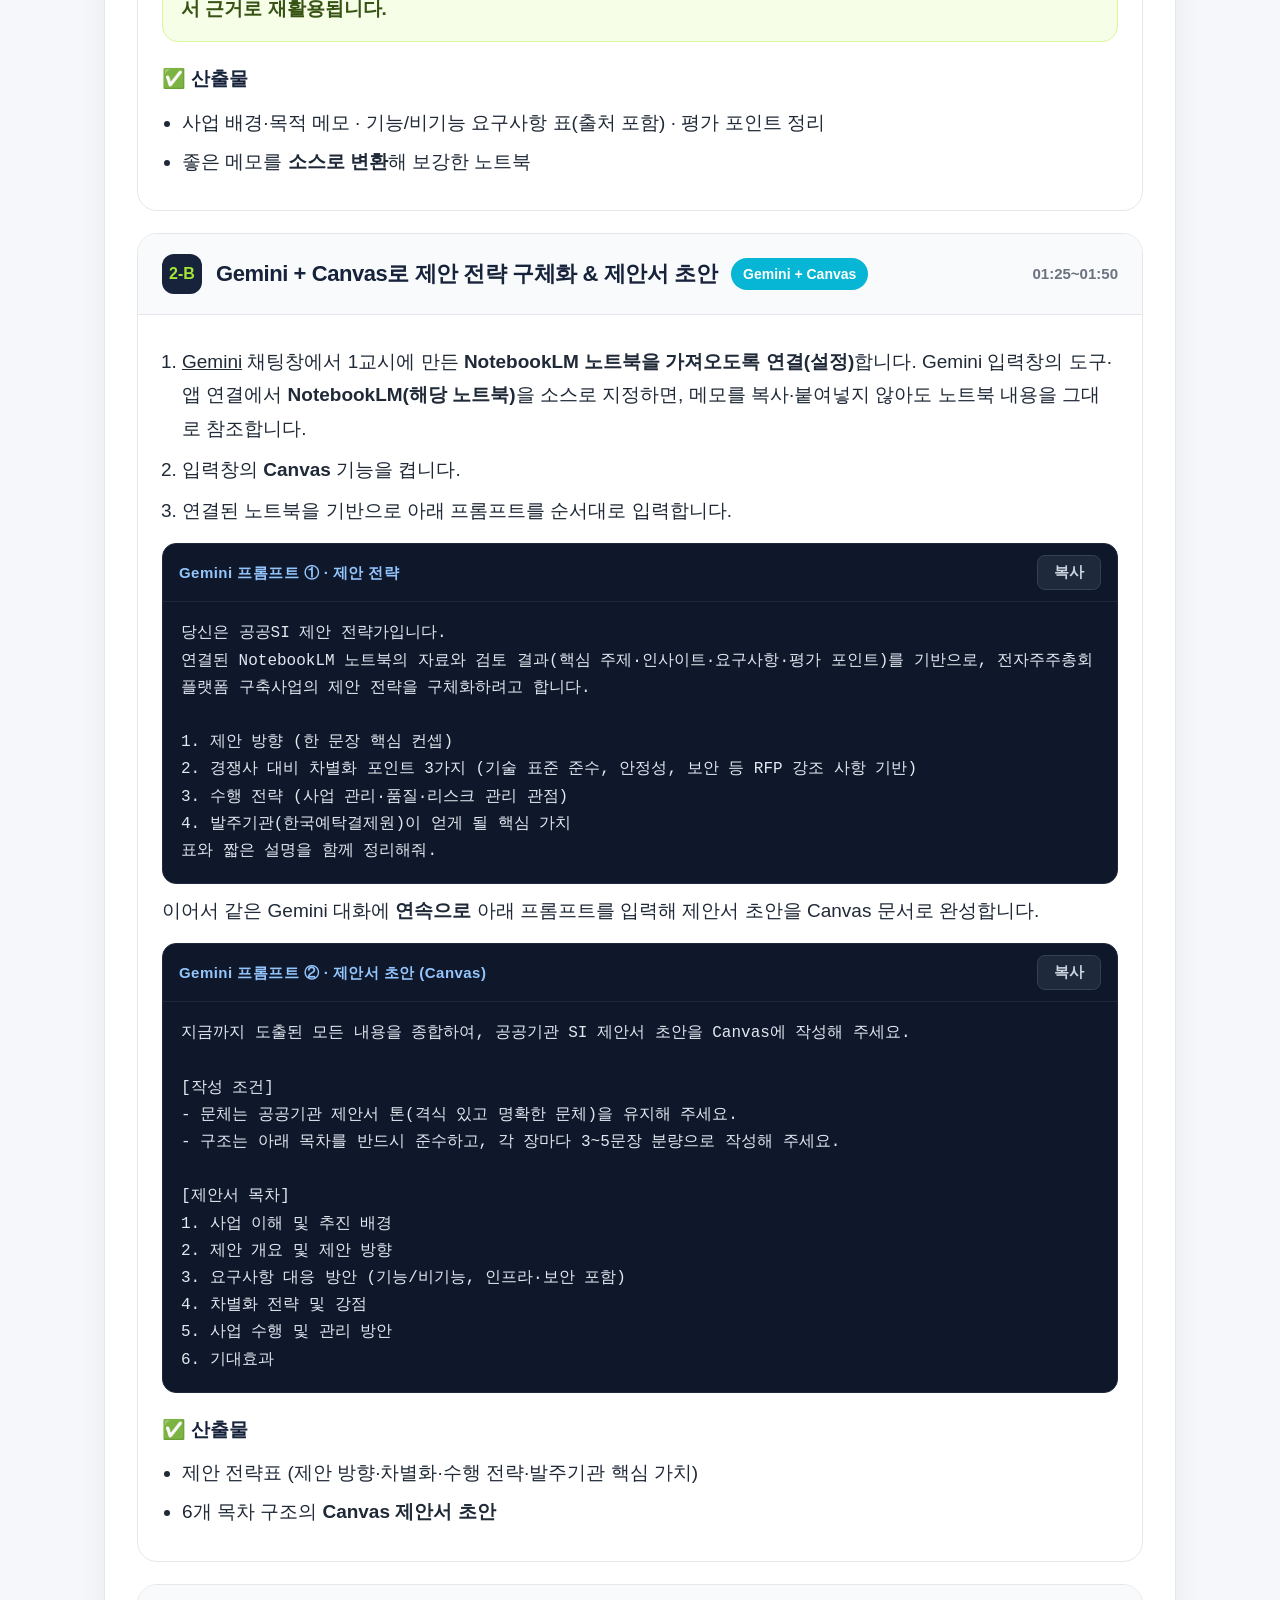
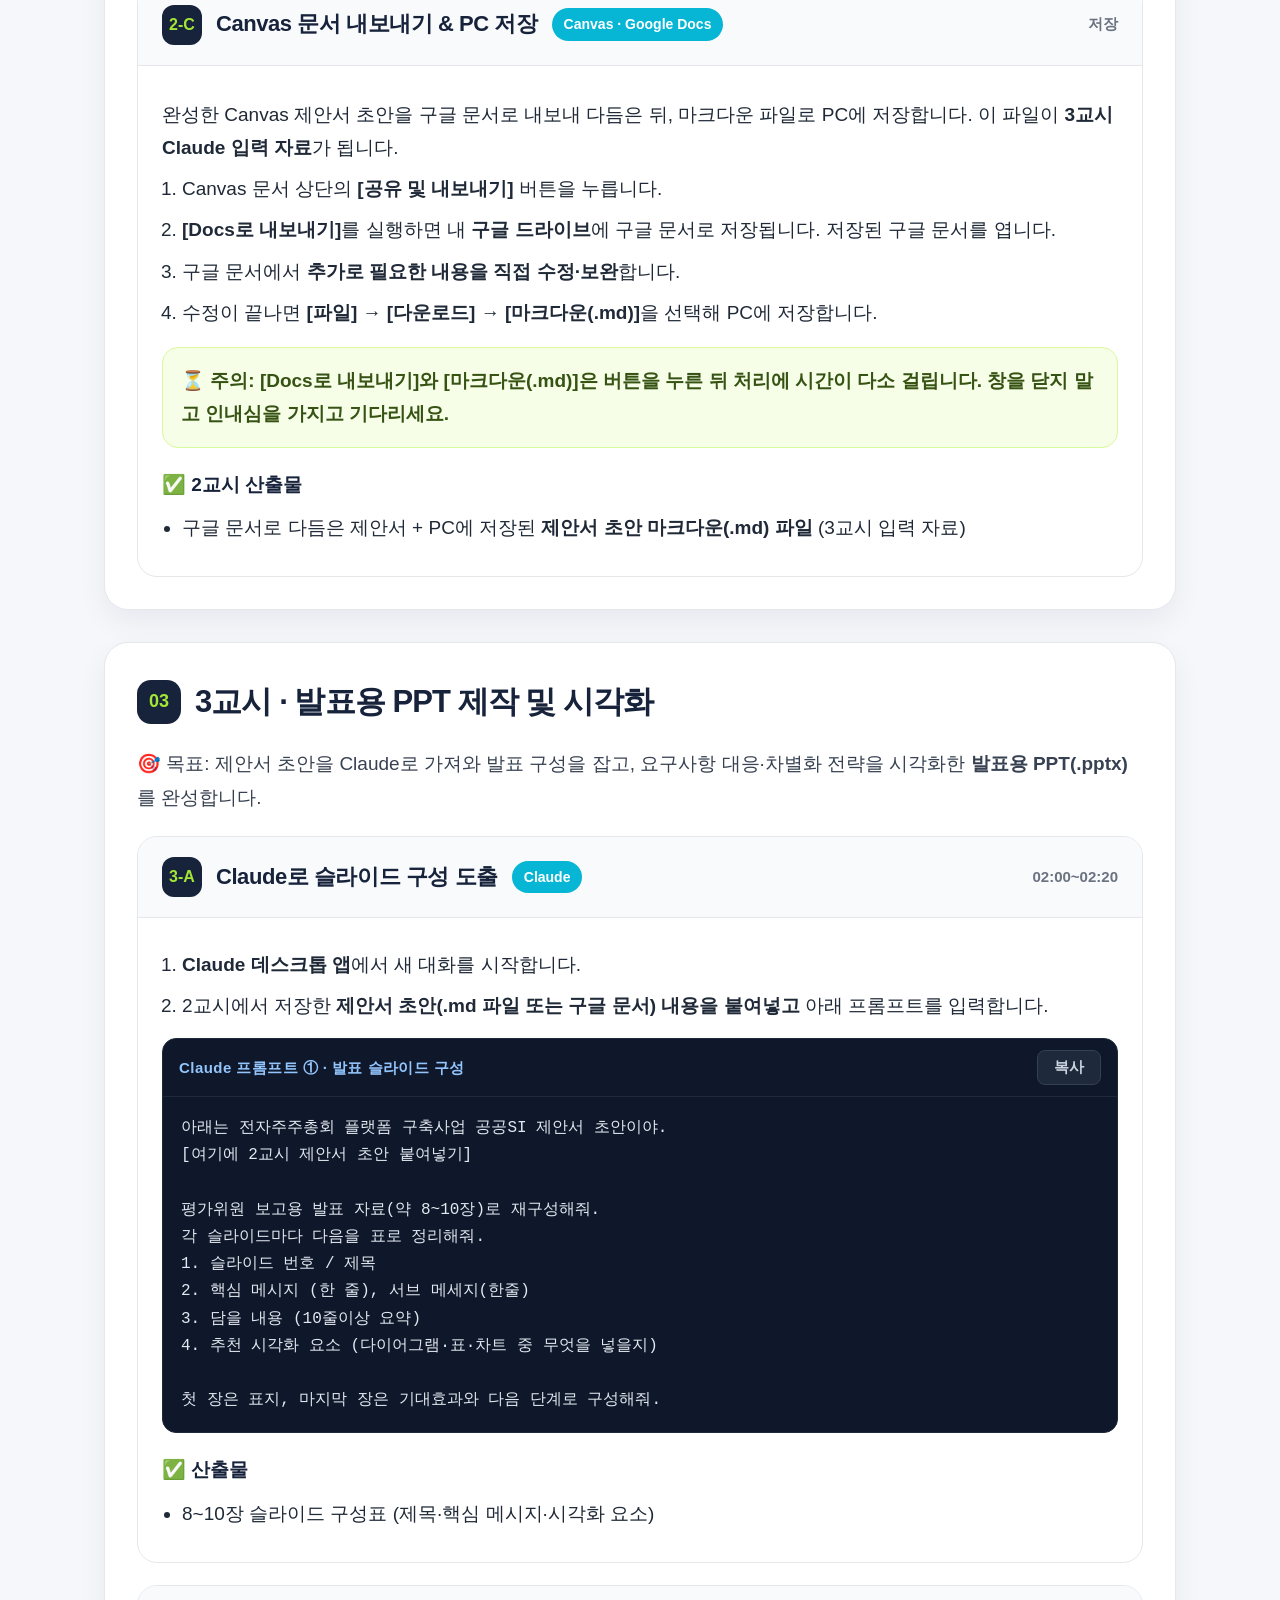
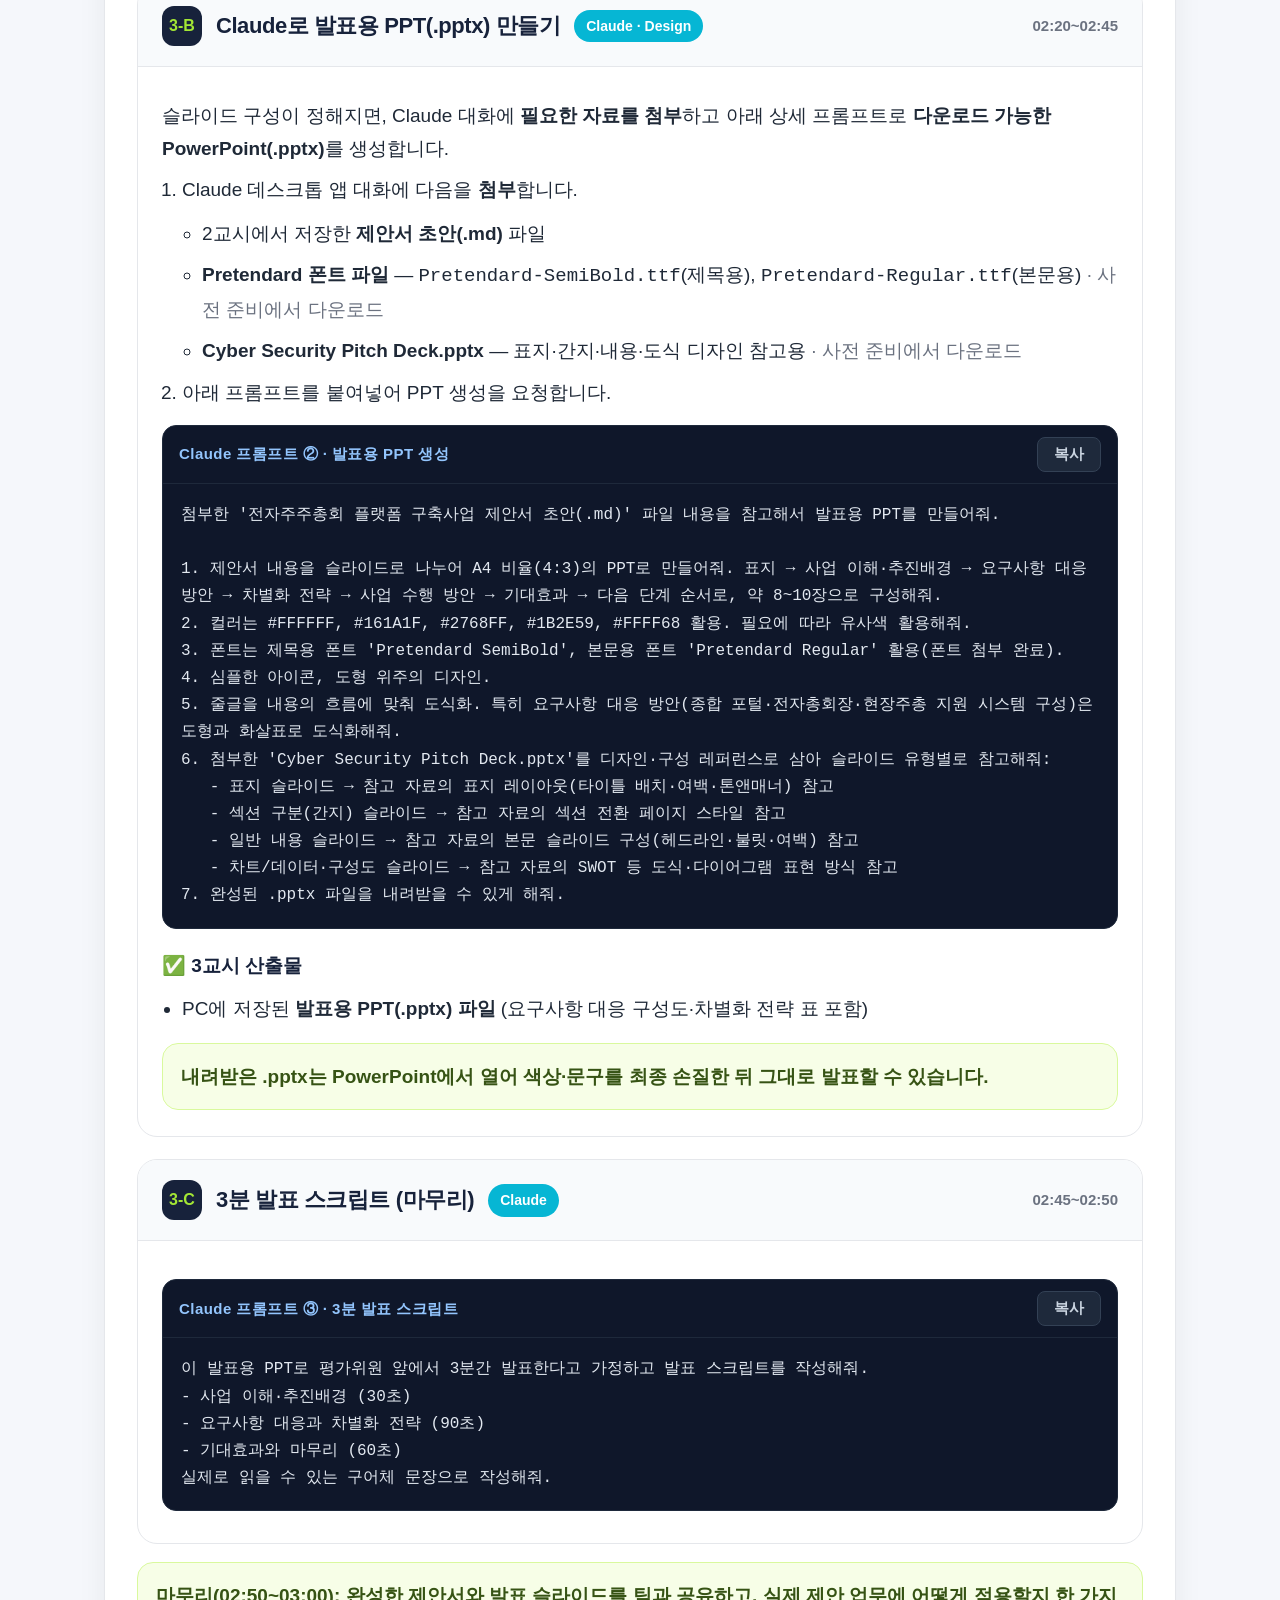
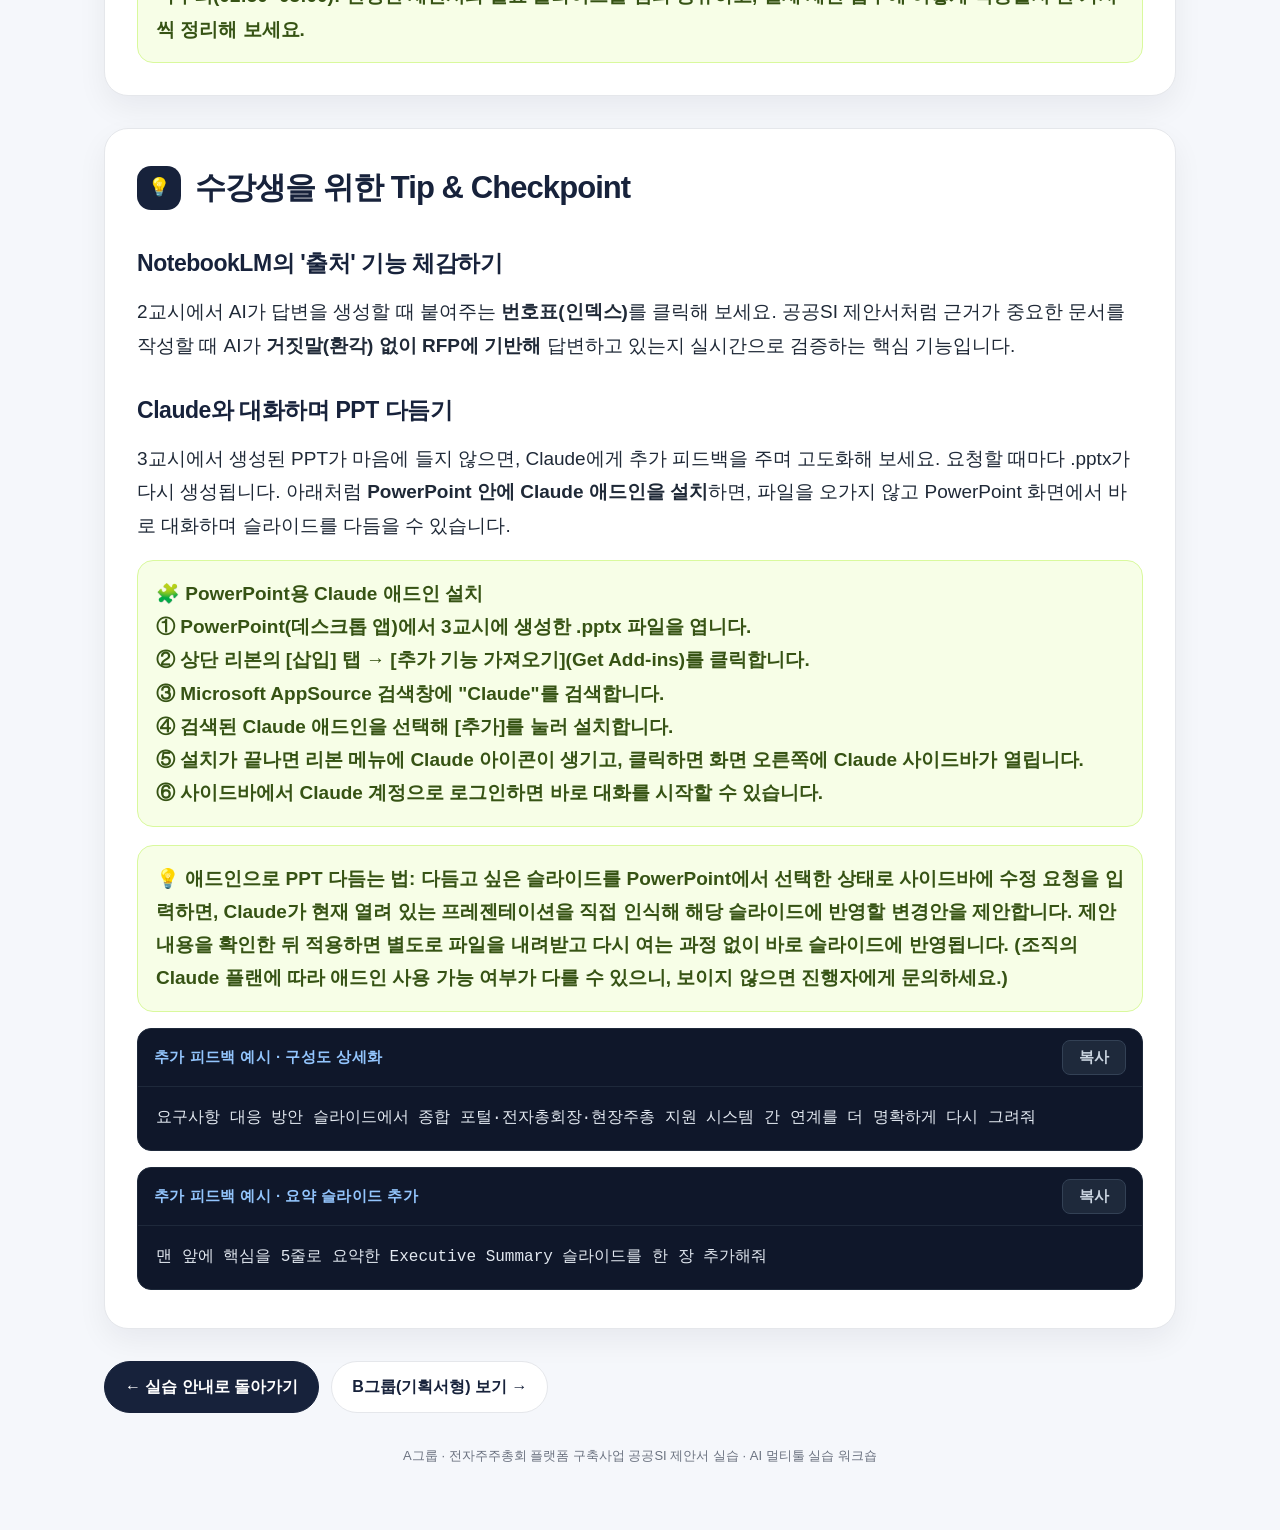
==== commit 9f145e1a: "실습 안내 사이트 콘텐츠 업데이트 및 타이틀 폰트 크기 축소 Co-Authored-By: Claude Sonnet 5 <noreply@anthropic.com>" ====
--- a/group-a.html
+++ b/group-a.html
@@ -3,7 +3,7 @@
 <head>
   <meta charset="UTF-8" />
   <meta name="viewport" content="width=device-width, initial-scale=1.0" />
-  <title>A그룹 · 제안서형 실습</title>
+  <title>A그룹 · 전자주주총회 플랫폼 구축사업 공공SI 제안서 실습</title>
   <link rel="stylesheet" href="style.css" />
 </head>
 <body>
@@ -14,84 +14,286 @@
     </div>
 
     <header class="hero a">
-      <div class="eyebrow">Group A · Proposal</div>
-      <h1>A그룹 · 제안서형 실습</h1>
-      <p>공공기관 SI 사업의 샘플 RFP를 기반으로, AI를 활용해 요구사항 분석 → 제안 전략 → 제안서 목차 → 핵심 메시지를 도출하고 <strong>제안서 초안</strong>을 완성합니다.</p>
+      <div class="eyebrow">Group A · Public SI Proposal</div>
+      <h1>🗳️ 전자주주총회 플랫폼 구축사업<br />공공SI 제안서 작성 실습</h1>
+      <p>한국예탁결제원이 발주한 <strong>전자주주총회 플랫폼 구축사업 제안요청서(RFP)</strong>를 기반으로, AI를 활용해 요구사항 분석 → 제안 전략 → 제안서 초안을 완성하고 발표용 PPT로 시각화합니다. <strong>NotebookLM → Gemini + Canvas → Claude</strong> 흐름으로 자료 분석부터 시각화까지 완성합니다.</p>
       <div class="meta">
-        <span>주요 대상: 사업기획 · 영업 · 제안 · PM · 기술제안</span>
-        <span>산출물: 공공기관 SI 제안서 초안</span>
+        <span>총 3시간 (50분 수업 + 10분 휴식 × 3세트)</span>
+        <span>도구: NotebookLM · Gemini + Canvas · Claude</span>
+        <span>산출물: 공공SI 제안서 초안 + 발표용 PPT</span>
       </div>
     </header>
 
-    <!-- 샘플 과제 -->
-    <section id="task">
+    <!-- 개요 -->
+    <section id="overview">
       <div class="section-title">
-        <span class="section-number">📋</span>
-        <h2>샘플 과제</h2>
-      </div>
-      <p class="lead"><strong>공공기관 통합 업무포털 고도화 사업 제안서 작성</strong> — 개인 준비 과제가 있다면 아래 자료 대신 본인 자료를 사용하세요.</p>
+        <span class="section-number">📅</span>
+        <h2>실습 타임라인 & 개요</h2>
+      </div>
+      <p class="lead">AI를 활용해 복잡한 RFP와 제도 자료를 분석하고, 평가 기준에 부합하는 공공SI 제안서를 작성한 뒤 발표용 PPT로 시각화하는 실습입니다.</p>
       <table>
-        <thead><tr><th>자료</th><th>내용</th></tr></thead>
+        <thead><tr><th>교시</th><th>시간</th><th>내용</th><th>도구</th></tr></thead>
         <tbody>
-          <tr><td>샘플 RFP</td><td>사업 배경, 추진 목적, 과업 범위</td></tr>
-          <tr><td>요구사항 목록</td><td>기능 요구사항, 비기능 요구사항</td></tr>
-          <tr><td>평가 기준표</td><td>기술평가 항목, 제안서 작성 기준</td></tr>
-          <tr><td>기관 현황 요약</td><td>기존 시스템 문제점, 사용자 불편사항</td></tr>
-          <tr><td>유사 사업 사례</td><td>포털 고도화, 행정시스템 개선 사례</td></tr>
+          <tr><td rowspan="3">1교시</td><td>00:00~00:20</td><td>세미나 개요 설명 및 AI 툴 접속 확인</td><td>—</td></tr>
+          <tr><td>00:20~00:35</td><td>노트북 생성·자료 업로드·소스 검색 추가</td><td>NotebookLM</td></tr>
+          <tr><td>00:35~00:50</td><td>자료 검토 4단계 (이해→검증→분석→적용)</td><td>NotebookLM</td></tr>
+          <tr><td>휴식</td><td>00:50~01:00</td><td>10분 휴식</td><td>—</td></tr>
+          <tr><td rowspan="2">2교시</td><td>01:00~01:25</td><td>사업 배경·요구사항·평가 포인트 도출</td><td>NotebookLM</td></tr>
+          <tr><td>01:25~01:50</td><td>제안 전략 구체화 & 제안서 초안 작성</td><td>Gemini + Canvas</td></tr>
+          <tr><td>휴식</td><td>01:50~02:00</td><td>10분 휴식</td><td>—</td></tr>
+          <tr><td>3교시</td><td>02:00~02:50</td><td>발표용 PPT 제작 및 시각화</td><td>Claude</td></tr>
+          <tr><td>마무리</td><td>02:50~03:00</td><td>결과 공유 · 업무 적용 방안</td><td>—</td></tr>
         </tbody>
       </table>
-      <div class="note">준비 자료가 없다면, 각 단계 프롬프트를 그대로 복사해 붙여넣어도 실습을 진행할 수 있도록 예시가 포함되어 있습니다.</div>
+      <p><strong>준비물:</strong> 실습용 자료 3종 — ①전자주주총회 플랫폼 구축사업 제안요청서(RFP), ②전자투표 제도 소개 웹사이트, ③Cyber Security Pitch Deck(PPT 디자인 참고용) + <strong>Pretendard 폰트</strong>(3교시 PPT 제작용) (아래 0. 사전 준비 참고)</p>
+    </section>
+
+    <!-- 0. 사전 준비 -->
+    <section id="prep">
+      <div class="section-title">
+        <span class="section-number">📂</span>
+        <h2>0. 사전 준비 (Prerequisites)</h2>
+      </div>
+      <p class="lead">실습에는 아래 <strong>자료 2종</strong>과 <strong>Pretendard 폰트</strong>가 필요합니다. 각 항목의 <strong>[다운로드]</strong> 또는 <strong>[열기]</strong> 버튼을 눌러 준비해 두세요. 자료 2종은 1교시에 NotebookLM에 업로드·소스로 추가하고, 폰트는 3교시 PPT 제작에 사용합니다.</p>
+
+      <div class="step">
+        <div class="step-head">
+          <span class="step-num">자료 1</span>
+          <h3>전자주주총회 플랫폼 구축사업 제안요청서(RFP)</h3>
+          <a class="btn primary" style="margin-left:auto;" href="files/전자주주총회_플랫폼_구축사업_제안요청서.pdf" download="전자주주총회_플랫폼_구축사업_제안요청서.pdf">⬇ 다운로드</a>
+        </div>
+        <div class="step-body">
+          <p>한국예탁결제원이 발주한 <strong>전자주주총회 플랫폼 구축사업</strong>의 공식 제안요청서(RFP). 사업 개요, 추진배경, 세부 구축방안, 제안 요청사항 등이 담겨 있어 이번 실습 제안서의 핵심 근거 자료가 됩니다.</p>
+          <p>위 <strong>[다운로드]</strong> 버튼을 눌러 파일을 내려받은 뒤, 1교시에서 NotebookLM에 업로드하세요.</p>
+        </div>
+      </div>
+
+      <div class="step">
+        <div class="step-head">
+          <span class="step-num">자료 2</span>
+          <h3>전자투표 제도 소개 (한국예탁결제원 K-VOTE)</h3>
+          <a class="btn primary" style="margin-left:auto;" href="https://evote.ksd.or.kr/hpm/bzi/HPM_ELVT22500V" target="_blank" rel="noopener">↗ 웹사이트 열기</a>
+        </div>
+        <div class="step-body">
+          <p>한국예탁결제원이 운영하는 <strong>전자투표 제도(K-VOTE)</strong>를 소개하는 공식 웹페이지. 전자투표·전자위임장 제도의 개념과 운영 방식을 담고 있어, 이번 사업의 기존 시스템 맥락과 발주기관 배경을 이해하는 데 활용합니다.</p>
+          <p>위 <strong>[웹사이트 열기]</strong> 버튼으로 접속한 뒤, 1교시에서 NotebookLM에 <strong>웹사이트 소스로 추가</strong>하세요.</p>
+        </div>
+      </div>
+
+      <div class="step">
+        <div class="step-head">
+          <span class="step-num">참고자료</span>
+          <h3>Cyber Security Pitch Deck (PPT 디자인·구성 참고용)</h3>
+          <a class="btn primary" style="margin-left:auto;" href="files/Cyber Security Pitch Deck.pptx" download="Cyber Security Pitch Deck.pptx">⬇ 다운로드</a>
+        </div>
+        <div class="step-body">
+          <p>보안 기술 스타트업의 투자유치용 피치덱으로, <strong>표지·간지(섹션 구분)·내용·도식(SWOT 등 차트/다이어그램)</strong> 슬라이드의 디자인을 참고할 수 있는 샘플입니다. NotebookLM 분석용 소스가 아니라, <strong>3교시 Claude로 PPT를 만들 때 참고 제안서(레퍼런스)</strong>로 첨부해 슬라이드 구조·톤앤매너를 벤치마킹하는 용도입니다.</p>
+          <p>위 <strong>[다운로드]</strong> 버튼을 눌러 파일을 내려받은 뒤, 3교시에서 Claude 대화에 <strong>참고 자료로 첨부</strong>하세요.</p>
+        </div>
+      </div>
+
+      <div class="step">
+        <div class="step-head">
+          <span class="step-num">폰트</span>
+          <h3>Pretendard 폰트 (PPT 제작용)</h3>
+          <a class="btn primary" style="margin-left:auto;" href="files/Pretendard.zip" download="Pretendard.zip">⬇ 다운로드</a>
+        </div>
+        <div class="step-body">
+          <p>3교시 <strong>PPT 제작</strong>에 사용할 폰트입니다. 압축을 풀면 <code>Pretendard-SemiBold.ttf</code>(제목용), <code>Pretendard-Regular.ttf</code>(본문용) 등 9종이 들어 있습니다.</p>
+          <ol>
+            <li>위 <strong>[다운로드]</strong> 버튼을 눌러 <code>Pretendard.zip</code>을 내려받습니다.</li>
+            <li>압축을 풀어 PC에 보관합니다. (3교시에 Claude로 <strong>첨부</strong>할 파일입니다.)</li>
+            <li>내 PC에서도 미리보기를 하려면 TTF 파일을 <strong>모두 선택 → 마우스 오른쪽 → [설치]</strong> 하세요.</li>
+          </ol>
+        </div>
+      </div>
+
+      <div class="note">자료 3종과 폰트를 준비해 두면 1교시 NotebookLM 업로드와 3교시 PPT 제작이 매끄럽게 진행됩니다. 배포가 제한된 사내 문서는 취급에 유의하세요.</div>
     </section>
 
     <!-- 1교시 -->
     <section id="step1">
       <div class="section-title">
         <span class="section-number">01</span>
-        <h2>1교시 · 자료 기반 분석</h2>
-      </div>
-      <p class="lead">RFP를 읽고 사업 배경, 요구사항, 평가 포인트, 제안 리스크를 구조화합니다.</p>
-
-      <div class="step">
-        <div class="step-head">
-          <span class="step-num">A1</span>
-          <h3>NotebookLM에 자료 업로드</h3>
+        <h2>1교시 · 개요 확인 & NotebookLM 자료 구축·검토</h2>
+      </div>
+      <p class="lead">🎯 목표: 실습 도구를 준비하고, 자료를 모아 <strong>NotebookLM 4단계 검토(이해 → 검증 → 분석 → 적용)</strong>로 RFP의 맥락을 정확히 파악합니다.</p>
+
+      <div class="step">
+        <div class="step-head">
+          <span class="step-num">1-A</span>
+          <h3>세미나 개요 설명 및 AI 툴 접속 확인</h3>
+          <span class="step-tool">준비</span>
+          <span class="time">00:00~00:20</span>
+        </div>
+        <div class="step-body">
+          <p>진행자의 세미나 개요 설명을 듣고, 실습에 사용할 도구가 모두 정상 준비되었는지 확인합니다. 이번 실습은 <strong>Claude 데스크톱 앱</strong>에서 진행합니다.</p>
+          <ol>
+            <li><a href="https://notebooklm.google.com/" target="_blank" rel="noopener">NotebookLM</a> — Google 계정으로 로그인되는지 확인</li>
+            <li><a href="https://gemini.google.com/" target="_blank" rel="noopener">Gemini</a> — 로그인 후 입력창에서 <strong>Canvas</strong> 기능이 보이는지 확인</li>
+            <li><strong>Claude 데스크톱 앱</strong> — 설치·로그인 후 새 대화가 열리는지 확인 (아래 설치 안내 참고)</li>
+            <li>사전 준비의 <strong>자료 3종</strong>과 <strong>Pretendard 폰트</strong>가 준비되어 있는지 확인</li>
+          </ol>
+
+          <div class="note">🖥️ <strong>Claude 데스크톱 앱 설치</strong><br />
+            ① <a href="https://claude.ai/download" target="_blank" rel="noopener">claude.ai/download</a> 접속<br />
+            ② 본인 OS에 맞는 설치 파일 다운로드 (Windows / macOS)<br />
+            ③ 다운로드한 설치 파일을 실행해 설치<br />
+            ④ 앱을 열고 <strong>Google 계정 또는 이메일로 로그인</strong><br />
+            ⑤ 새 대화 화면이 뜨면 준비 완료
+          </div>
+
+          <div class="note">도구 중 하나라도 로그인·설치가 안 되면 이 시간에 진행자에게 알려 해결하세요. 이후 교시는 모두 준비된 상태를 전제로 진행됩니다.</div>
+        </div>
+      </div>
+
+      <div class="step">
+        <div class="step-head">
+          <span class="step-num">1-B</span>
+          <h3>노트북 생성 & 자료 업로드</h3>
           <span class="step-tool">NotebookLM</span>
-          <span class="time">00:00~00:50</span>
-        </div>
-        <div class="step-body">
-          <ol>
-            <li><a href="https://notebooklm.google.com" target="_blank" rel="noopener">NotebookLM</a> 접속 → <strong>새 노트북 만들기</strong></li>
-            <li>샘플 RFP·요구사항 목록·평가 기준표 파일(PDF/문서)을 <strong>소스로 추가</strong></li>
-            <li>아래 프롬프트를 붙여넣어 RFP 분석표를 생성합니다.</li>
-          </ol>
-
-          <div class="prompt">
-            <div class="prompt-label"><span>프롬프트 · RFP 분석표</span>
-              <button class="copy-btn" type="button">복사</button></div>
-            <pre>업로드된 RFP와 요구사항 자료를 분석해 아래 표 형식으로 정리해줘.
-
-1. 사업 배경: 발주기관이 이 사업을 추진하는 이유와 현재 문제점
-2. 추진 목적 / 기대효과
-3. 과업 범위: 핵심 과업을 항목별로 요약
-4. 기능 요구사항 / 비기능 요구사항 (각각 5개 내외)
-5. 평가 포인트: 기술평가에서 배점이 높거나 강조된 항목
-6. 제안 리스크: 요구사항이 모호하거나 난이도가 높은 부분
-
-각 항목마다 RFP의 어느 부분에 근거했는지 출처를 함께 표시해줘.</pre>
-          </div>
-
-          <div class="prompt">
-            <div class="prompt-label"><span>프롬프트 · 추가 질의(선택)</span>
-              <button class="copy-btn" type="button">복사</button></div>
-            <pre>평가위원 관점에서 이 RFP에서 가장 중요하게 볼 핵심 요구사항 3가지와,
-그 이유를 근거와 함께 알려줘.</pre>
-          </div>
-
-          <h4>✅ 이 단계 산출물</h4>
+          <span class="time">00:20~00:30</span>
+        </div>
+        <div class="step-body">
+          <ol>
+            <li><a href="https://notebooklm.google.com/" target="_blank" rel="noopener">NotebookLM</a>에서 <strong>[새 노트북 생성]</strong>을 클릭합니다.</li>
+            <li>노트북 이름을 <strong><code>[공공SI제안서] 전자주주총회 플랫폼</code></strong>으로 지정합니다.</li>
+            <li>사전 준비에서 내려받은 <strong>RFP 파일</strong>과, <strong>전자투표 제도 소개 웹사이트 URL</strong>을 소스로 추가합니다.</li>
+            <li>업로드가 완료되면 NotebookLM이 자동 제공하는 <strong>'소스 가이드(Source Guide)'</strong>와 요약본을 읽고 전체 지식의 뼈대를 확인합니다.</li>
+          </ol>
+        </div>
+      </div>
+
+      <div class="step">
+        <div class="step-head">
+          <span class="step-num">1-C</span>
+          <h3>관련 자료 검색 & 소스 추가</h3>
+          <span class="step-tool">NotebookLM · Deep Research</span>
+          <span class="time">00:30~00:35</span>
+        </div>
+        <div class="step-body">
+          <p>더 풍부한 근거가 필요하면, NotebookLM의 <strong>[소스 추가] → [소스 탐색(웹 검색)]</strong>에서 <strong>Deep Research 모드</strong>를 선택해 관련 자료를 조사하고 소스로 추가합니다. 아래 프롬프트를 검색창에 붙여넣으세요.</p>
+          <div class="prompt">
+            <div class="prompt-label"><span>NotebookLM Deep Research · 검색 프롬프트</span>
+              <button class="copy-btn" type="button">복사</button></div>
+            <pre>한국예탁결제원과 전자주주총회 플랫폼 구축사업 제안서 작성에 필요한 자료를 조사해줘.
+
+- 한국예탁결제원(KSD)의 사업 영역, 조직 체계, 최근 디지털 전환·차세대 시스템 구축 사업 동향
+- 전자주주총회 법제화 배경: 상법 개정안, 시행 시기('27.1.1), 관련 정부 정책(금융위 자본시장 선진화, 법무부 추진계획)
+- 해외 주요국의 전자주주총회(Virtual/Hybrid AGM) 도입 사례와 운영 방식
+- 공공기관 SI 사업 제안서 작성 시 유의할 평가 기준(기술능력평가, 배점 구조)과 최근 공공SI 입찰 동향
+
+정부·공공기관·언론보도 및 공식 문서 등 신뢰할 수 있는 출처 중심으로 정리해줘.</pre>
+          </div>
+          <p>Deep Research가 찾아준 자료 중 신뢰할 수 있는 것을 골라 <strong>[소스로 추가]</strong>하면, 기존 자료와 함께 분석에 활용됩니다.</p>
+        </div>
+      </div>
+
+      <div class="step">
+        <div class="step-head">
+          <span class="step-num">1-D</span>
+          <h3>자료 검토 4단계 · 이해 → 검증 → 분석 → 적용</h3>
+          <span class="step-tool">NotebookLM</span>
+          <span class="time">00:35~00:50</span>
+        </div>
+        <div class="step-body">
+          <p>업로드·추가한 자료를 <strong>꼼꼼히 씹어먹는 4단계 검토 흐름</strong>입니다. 각 단계에 최적화된 프롬프트로 RFP의 맥락을 정확히 파악하고 제안서 작성에 필요한 근거를 극대화합니다.</p>
+
+          <div class="note">💡 <strong>활용 팁 — 역할 부여</strong>: 검토를 시작하기 전, 채팅창의 <strong>[채팅 설정]</strong>에서 <strong>'대화 목표, 스타일 또는 역할 정의'</strong>를 <strong>[맞춤]</strong>으로 선택하면 입력창이 나타납니다. 이 입력창에 아래 문장을 넣어 AI에게 역할을 부여하면 답변 품질이 올라갑니다.</div>
+          <div class="prompt">
+            <div class="prompt-label"><span>역할 정의 입력값</span>
+              <button class="copy-btn" type="button">복사</button></div>
+            <pre>너는 중견 SI IT기업인 엔디에스의 10년 차 제안 전략가야. 업로드한 RFP와 자료를 기반으로 공공SI 제안서 작성 관점에서 자료를 검토해 줘.</pre>
+          </div>
+
+          <h4>① 핵심 파악·맥락 이해 <span style="color:var(--muted);font-weight:600;">(Comprehension)</span></h4>
+          <div class="prompt">
+            <div class="prompt-label"><span>프롬프트 · RFP 핵심 주제 도출</span>
+              <button class="copy-btn" type="button">복사</button></div>
+            <pre>현재 노트북에 업로드된 모든 소스(RFP·웹사이트)를 교차 검토하여, 가장 비중 있게 다뤄지는 핵심 주제나 요구사항 5가지를 도출해 줘. 각 주제를 가장 깊이 있게 설명하고 있는 대표 소스를 하나씩 매칭하여 아래 양식의 표로 정리해 줘.
+
+| 중요도(1~5순위) | 핵심 주제 및 요구사항 | 대표 소스 제목 | 선정 이유 |</pre>
+          </div>
+
+          <h4>② 교차 검증·신뢰성 평가 <span style="color:var(--muted);font-weight:600;">(Cross-Validation)</span></h4>
+          <div class="prompt">
+            <div class="prompt-label"><span>프롬프트 · 신뢰성 검증 표</span>
+              <button class="copy-btn" type="button">복사</button></div>
+            <pre>업로드한 자료들의 신뢰도와 객관성을 꼼꼼하게 검증하려고 해. 제공된 모든 소스를 검토해서 아래 양식에 따라 표로 깔끔하게 정리해 줘.
+
+| 파일명 | 소스 제목 | 발행일 | 발행기관 | 소스 구분 | 핵심 주제 및 관점 | 주장을 뒷받침하는 주요 근거 |</pre>
+          </div>
+
+          <h4>③ 인사이트 도출·리스크 분석 <span style="color:var(--muted);font-weight:600;">(Insight &amp; Analysis)</span></h4>
+          <div class="prompt">
+            <div class="prompt-label"><span>프롬프트 ③-1 · 공통 인사이트</span>
+              <button class="copy-btn" type="button">복사</button></div>
+            <pre>업로드된 모든 문서를 교차 분석하여, RFP 요구사항과 제도적 배경이 서로 연결되는 핵심 인사이트 3가지를 도출해 줘.</pre>
+          </div>
+          <div class="prompt">
+            <div class="prompt-label"><span>프롬프트 ③-2 · 제안 리스크</span>
+              <button class="copy-btn" type="button">복사</button></div>
+            <pre>도출된 인사이트를 바탕으로, 이 RFP에서 요구사항이 모호하거나 난이도가 높아 제안 시 리스크가 될 수 있는 부분 5가지를 우선순위가 높은 순서대로 짚어줘.</pre>
+          </div>
+
+          <h4>④ 아이디어 적용·제안서 변환 <span style="color:var(--muted);font-weight:600;">(Application)</span></h4>
+          <div class="prompt">
+            <div class="prompt-label"><span>프롬프트 ④-1 · 사업 이해 슬라이드</span>
+              <button class="copy-btn" type="button">복사</button></div>
+            <pre>도출된 인사이트로 공공SI 제안서 '사업 이해 및 추진배경' 슬라이드의 헤드라인 1줄과 주요 불릿 3개를 작성해 줘.</pre>
+          </div>
+          <div class="prompt">
+            <div class="prompt-label"><span>프롬프트 ④-2 · 평가위원 관점 핵심 요구사항</span>
+              <button class="copy-btn" type="button">복사</button></div>
+            <pre>평가위원 관점에서 이 RFP에서 가장 중요하게 볼 핵심 요구사항 3가지와, 그 이유를 근거와 함께 알려줘.</pre>
+          </div>
+
+          <div class="note">💡 <strong>메모 → 소스로 저장</strong>: ③ 인사이트 도출, ④ 아이디어 적용 단계에서 얻은 답변은 <strong>[메모에 복사]</strong>로 저장한 뒤, 그중 특히 쓸모 있는 메모는 해당 메모를 선택해 <strong>[소스로 저장(변환)]</strong> 하세요. 메모가 노트북의 <strong>정식 소스</strong>가 되어 2교시 요구사항 도출과 제안서 작성의 근거로 재활용됩니다.</div>
+
+          <h4>✅ 1교시 산출물</h4>
           <ul>
-            <li>RFP 분석표 (사업 배경·요구사항·평가 포인트·리스크)</li>
-            <li>핵심 요구사항 Top 3</li>
+            <li>3개 도구 로그인 확인 완료</li>
+            <li>RFP + 전자투표 제도 웹사이트 + Deep Research 추가 소스가 담긴 지식 저장소 노트북</li>
+            <li>4단계 검토 결과: 핵심 주제 5 · 신뢰성 검증표 · 공통 인사이트 3 · 제안 리스크 5 · 초안용 슬라이드/핵심 요구사항 Top 3</li>
           </ul>
+          <div class="note">1교시 검토 결과(인사이트·제안 리스크·핵심 요구사항)는 2교시 제안서 초안의 근거 자료로 이어집니다.</div>
+        </div>
+      </div>
+
+      <div class="step">
+        <div class="step-head">
+          <span class="step-num">＋</span>
+          <h3>보너스 실습 · NotebookLM 스튜디오 활용 (시간이 남으면)</h3>
+          <span class="step-tool">NotebookLM · 스튜디오</span>
+        </div>
+        <div class="step-body">
+          <p>1교시 실습을 일찍 마쳤다면, NotebookLM 화면 <strong>오른쪽의 [스튜디오(Studio)]</strong> 패널에서 업로드한 자료를 다양한 형태로 자동 변환해 보세요.</p>
+
+          <h4>① AI 오디오 개요 (Audio Overview)</h4>
+          <ol>
+            <li>스튜디오 패널에서 <strong>[오디오 개요]</strong>의 <strong>[생성]</strong>을 클릭합니다.</li>
+            <li>업로드한 자료가 <strong>두 명의 진행자가 대화하는 팟캐스트</strong> 형식으로 요약됩니다.</li>
+            <li>생성 전 <strong>[맞춤설정]</strong>을 눌러 아래처럼 초점을 지정하면 더 유용합니다. 완성되면 재생하며 핵심을 귀로 정리해 보세요.</li>
+          </ol>
+          <div class="prompt">
+            <div class="prompt-label"><span>오디오 개요 맞춤설정 · 입력값</span>
+              <button class="copy-btn" type="button">복사</button></div>
+            <pre>공공SI 제안서 작성 관점에서, 사업 추진배경·핵심 요구사항·평가 포인트·제안 리스크를 중심으로 핵심만 짚어주는 대담 형식으로 만들어 줘.</pre>
+          </div>
+
+          <h4>② 슬라이드 자료 (Slides)</h4>
+          <ol>
+            <li>스튜디오 패널에서 <strong>[슬라이드]</strong> 생성을 클릭합니다.</li>
+            <li>자료의 핵심 내용이 <strong>발표용 슬라이드 형태</strong>로 자동 구성됩니다.</li>
+            <li>필요하면 아래 프롬프트로 초점을 지정해 재생성하고, 3교시 PPT 제작 시 참고 자료로 활용하세요.</li>
+          </ol>
+          <div class="prompt">
+            <div class="prompt-label"><span>슬라이드 생성 · 초점 지정(선택)</span>
+              <button class="copy-btn" type="button">복사</button></div>
+            <pre>전자주주총회 플랫폼 구축사업 제안 관점에서, 사업 이해 → 요구사항 대응방안 → 차별화 전략 → 수행 방안 → 기대효과 순서로 요약 슬라이드를 만들어 줘.</pre>
+          </div>
+
+          <div class="note">스튜디오에는 이 외에도 <strong>마인드맵·리포트·타임라인·FAQ</strong> 등 자동 학습 도구가 있으니, 시간이 더 남으면 자유롭게 생성해 보세요.</div>
         </div>
       </div>
     </section>
@@ -100,58 +302,122 @@
     <section id="step2">
       <div class="section-title">
         <span class="section-number">02</span>
-        <h2>2교시 · 제안서 초안 작성</h2>
-      </div>
-      <p class="lead">분석 결과를 공공기관 SI 제안서 초안으로 변환합니다. NotebookLM 분석표를 복사해 Gemini에 붙여넣으세요.</p>
-
-      <div class="step">
-        <div class="step-head">
-          <span class="step-num">A2</span>
-          <h3>Gemini + Canvas로 제안 전략·초안 작성</h3>
+        <h2>2교시 · 요구사항 도출 & 제안서 초안 작성</h2>
+      </div>
+      <p class="lead">🎯 목표: NotebookLM으로 팩트를 추출하고, Gemini + Canvas로 공공SI 제안서 초안을 완성합니다.</p>
+
+      <div class="step">
+        <div class="step-head">
+          <span class="step-num">2-A</span>
+          <h3>NotebookLM으로 사업 배경·요구사항·평가 포인트 도출</h3>
+          <span class="step-tool">NotebookLM</span>
+          <span class="time">01:00~01:25</span>
+        </div>
+        <div class="step-body">
+          <p>NotebookLM 채팅창에 아래 질문들을 <strong>순서대로 입력</strong>하고, 답변 우측 상단의 <strong>[메모에 복사(Copy to Note)]</strong> 버튼을 눌러 각각 별도 메모로 저장하세요.</p>
+
+          <div class="prompt">
+            <div class="prompt-label"><span>질문 1 · 사업 배경 및 추진 목적</span>
+              <button class="copy-btn" type="button">복사</button></div>
+            <pre>업로드된 RFP를 바탕으로, 한국예탁결제원이 전자주주총회 플랫폼 구축사업을 추진하는 배경과 목적, 기대효과를 정리해 줘.</pre>
+          </div>
+
+          <div class="prompt">
+            <div class="prompt-label"><span>질문 2 · 기능/비기능 요구사항</span>
+              <button class="copy-btn" type="button">복사</button></div>
+            <pre>RFP의 세부 구축방안과 제안 요청사항을 바탕으로, 종합 포털·전자총회장·현장주총 지원 시스템 각각의 핵심 기능 요구사항과 인프라·보안 등 비기능 요구사항을 표(Table) 형태로 정리해 줘. 답변 내용에 해당하는 소스 출처(Citation) 번호도 함께 확인해 봐.</pre>
+          </div>
+
+          <div class="prompt">
+            <div class="prompt-label"><span>질문 3 · 평가 포인트 및 기술 표준</span>
+              <button class="copy-btn" type="button">복사</button></div>
+            <pre>이 사업의 제안서 평가에서 배점이 높거나 특히 강조되는 항목(기술 표준, 인프라 이중화·DR, 보안·개인정보 처리, 실시간 통신 등)을 정리해 줘.</pre>
+          </div>
+
+          <div class="note">💡 <strong>메모 → 소스로 저장</strong>: 채팅으로 얻은 답변은 <strong>[메모에 복사]</strong>로 저장한 뒤, 그중 특히 쓸모 있는 메모는 해당 메모를 선택해 <strong>[소스로 저장(변환)]</strong> 하세요. 메모가 노트북의 <strong>정식 소스</strong>가 되어 이후 분석·검증과 다음 단계에서 근거로 재활용됩니다.</div>
+
+          <h4>✅ 산출물</h4>
+          <ul>
+            <li>사업 배경·목적 메모 · 기능/비기능 요구사항 표(출처 포함) · 평가 포인트 정리</li>
+            <li>좋은 메모를 <strong>소스로 변환</strong>해 보강한 노트북</li>
+          </ul>
+        </div>
+      </div>
+
+      <div class="step">
+        <div class="step-head">
+          <span class="step-num">2-B</span>
+          <h3>Gemini + Canvas로 제안 전략 구체화 & 제안서 초안</h3>
           <span class="step-tool">Gemini + Canvas</span>
-          <span class="time">01:00~01:50</span>
-        </div>
-        <div class="step-body">
-          <ol>
-            <li><a href="https://gemini.google.com" target="_blank" rel="noopener">Gemini</a> 접속 → 입력창에서 <strong>Canvas</strong> 기능 켜기</li>
-            <li>1교시에서 만든 <strong>RFP 분석표를 붙여넣고</strong> 아래 프롬프트로 제안 전략을 도출합니다.</li>
-            <li>이어서 초안 작성 프롬프트로 Canvas 문서를 생성합니다.</li>
-          </ol>
-
-          <div class="prompt">
-            <div class="prompt-label"><span>프롬프트 · 제안 전략</span>
-              <button class="copy-btn" type="button">복사</button></div>
-            <pre>아래는 공공기관 SI 사업의 RFP 분석 결과야.
-[여기에 1교시 RFP 분석표 붙여넣기]
-
-이 분석을 바탕으로 제안 전략을 도출해줘.
+          <span class="time">01:25~01:50</span>
+        </div>
+        <div class="step-body">
+          <ol>
+            <li><a href="https://gemini.google.com/" target="_blank" rel="noopener">Gemini</a> 채팅창에서 1교시에 만든 <strong>NotebookLM 노트북을 가져오도록 연결(설정)</strong>합니다. Gemini 입력창의 도구·앱 연결에서 <strong>NotebookLM(해당 노트북)</strong>을 소스로 지정하면, 메모를 복사·붙여넣지 않아도 노트북 내용을 그대로 참조합니다.</li>
+            <li>입력창의 <strong>Canvas</strong> 기능을 켭니다.</li>
+            <li>연결된 노트북을 기반으로 아래 프롬프트를 순서대로 입력합니다.</li>
+          </ol>
+
+          <div class="prompt">
+            <div class="prompt-label"><span>Gemini 프롬프트 ① · 제안 전략</span>
+              <button class="copy-btn" type="button">복사</button></div>
+            <pre>당신은 공공SI 제안 전략가입니다.
+연결된 NotebookLM 노트북의 자료와 검토 결과(핵심 주제·인사이트·요구사항·평가 포인트)를 기반으로, 전자주주총회 플랫폼 구축사업의 제안 전략을 구체화하려고 합니다.
+
 1. 제안 방향 (한 문장 핵심 컨셉)
-2. 경쟁사 대비 차별화 포인트 3가지
+2. 경쟁사 대비 차별화 포인트 3가지 (기술 표준 준수, 안정성, 보안 등 RFP 강조 사항 기반)
 3. 수행 전략 (사업 관리·품질·리스크 관리 관점)
-4. 발주기관이 얻게 될 핵심 가치
+4. 발주기관(한국예탁결제원)이 얻게 될 핵심 가치
 표와 짧은 설명을 함께 정리해줘.</pre>
           </div>
 
-          <div class="prompt">
-            <div class="prompt-label"><span>프롬프트 · 제안서 초안 (Canvas)</span>
-              <button class="copy-btn" type="button">복사</button></div>
-            <pre>위 제안 전략과 RFP 분석을 반영해서, 공공기관 SI 제안서 초안을 Canvas에 작성해줘.
-아래 구성으로 각 장마다 3~5문장 분량의 초안을 작성해:
-
+          <p>이어서 같은 Gemini 대화에 <strong>연속으로</strong> 아래 프롬프트를 입력해 제안서 초안을 Canvas 문서로 완성합니다.</p>
+
+          <div class="prompt">
+            <div class="prompt-label"><span>Gemini 프롬프트 ② · 제안서 초안 (Canvas)</span>
+              <button class="copy-btn" type="button">복사</button></div>
+            <pre>지금까지 도출된 모든 내용을 종합하여, 공공기관 SI 제안서 초안을 Canvas에 작성해 주세요.
+
+[작성 조건]
+- 문체는 공공기관 제안서 톤(격식 있고 명확한 문체)을 유지해 주세요.
+- 구조는 아래 목차를 반드시 준수하고, 각 장마다 3~5문장 분량으로 작성해 주세요.
+
+[제안서 목차]
 1. 사업 이해 및 추진 배경
 2. 제안 개요 및 제안 방향
-3. 요구사항 대응 방안 (기능/비기능)
+3. 요구사항 대응 방안 (기능/비기능, 인프라·보안 포함)
 4. 차별화 전략 및 강점
 5. 사업 수행 및 관리 방안
-6. 기대효과
-
-공공기관 제안서 톤(격식 있고 명확한 문체)으로 작성해줘.</pre>
-          </div>
-
-          <h4>✅ 이 단계 산출물</h4>
+6. 기대효과</pre>
+          </div>
+
+          <h4>✅ 산출물</h4>
           <ul>
-            <li>제안 전략표 (제안 방향·차별화·수행 전략)</li>
-            <li>Canvas 제안서 초안 (6개 장 구성)</li>
+            <li>제안 전략표 (제안 방향·차별화·수행 전략·발주기관 핵심 가치)</li>
+            <li>6개 목차 구조의 <strong>Canvas 제안서 초안</strong></li>
+          </ul>
+        </div>
+      </div>
+
+      <div class="step">
+        <div class="step-head">
+          <span class="step-num">2-C</span>
+          <h3>Canvas 문서 내보내기 & PC 저장</h3>
+          <span class="step-tool">Canvas · Google Docs</span>
+          <span class="time">저장</span>
+        </div>
+        <div class="step-body">
+          <p>완성한 Canvas 제안서 초안을 구글 문서로 내보내 다듬은 뒤, 마크다운 파일로 PC에 저장합니다. 이 파일이 <strong>3교시 Claude 입력 자료</strong>가 됩니다.</p>
+          <ol>
+            <li>Canvas 문서 상단의 <strong>[공유 및 내보내기]</strong> 버튼을 누릅니다.</li>
+            <li><strong>[Docs로 내보내기]</strong>를 실행하면 내 <strong>구글 드라이브</strong>에 구글 문서로 저장됩니다. 저장된 구글 문서를 엽니다.</li>
+            <li>구글 문서에서 <strong>추가로 필요한 내용을 직접 수정·보완</strong>합니다.</li>
+            <li>수정이 끝나면 <strong>[파일] → [다운로드] → [마크다운(.md)]</strong>을 선택해 PC에 저장합니다.</li>
+          </ol>
+          <div class="note">⏳ <strong>주의</strong>: <strong>[Docs로 내보내기]</strong>와 <strong>[마크다운(.md)]</strong>은 버튼을 누른 뒤 처리에 <strong>시간이 다소 걸립니다.</strong> 창을 닫지 말고 인내심을 가지고 기다리세요.</div>
+          <h4>✅ 2교시 산출물</h4>
+          <ul>
+            <li>구글 문서로 다듬은 제안서 + PC에 저장된 <strong>제안서 초안 마크다운(.md) 파일</strong> (3교시 입력 자료)</li>
           </ul>
         </div>
       </div>
@@ -161,59 +427,151 @@
     <section id="step3">
       <div class="section-title">
         <span class="section-number">03</span>
-        <h2>3교시 · 논리 구조화와 산출물 완성</h2>
-      </div>
-      <p class="lead">평가위원이 이해하기 쉬운 제안 스토리라인과 제안서 목차를 완성합니다.</p>
-
-      <div class="step">
-        <div class="step-head">
-          <span class="step-num">A3</span>
-          <h3>Claude로 목차·핵심 메시지·발표 요약 완성</h3>
+        <h2>3교시 · 발표용 PPT 제작 및 시각화</h2>
+      </div>
+      <p class="lead">🎯 목표: 제안서 초안을 Claude로 가져와 발표 구성을 잡고, 요구사항 대응·차별화 전략을 시각화한 <strong>발표용 PPT(.pptx)</strong>를 완성합니다.</p>
+
+      <div class="step">
+        <div class="step-head">
+          <span class="step-num">3-A</span>
+          <h3>Claude로 슬라이드 구성 도출</h3>
           <span class="step-tool">Claude</span>
-          <span class="time">02:00~02:50</span>
-        </div>
-        <div class="step-body">
-          <ol>
-            <li><a href="https://claude.ai" target="_blank" rel="noopener">Claude</a> 접속 → 새 대화 시작</li>
-            <li>2교시 Canvas 초안을 붙여넣고 아래 프롬프트로 목차와 핵심 메시지를 정교화합니다.</li>
-            <li>마지막으로 3분 발표 요약을 생성합니다.</li>
-          </ol>
-
-          <div class="prompt">
-            <div class="prompt-label"><span>프롬프트 · 제안서 목차 + 핵심 메시지</span>
-              <button class="copy-btn" type="button">복사</button></div>
-            <pre>아래는 공공기관 SI 제안서 초안이야.
+          <span class="time">02:00~02:20</span>
+        </div>
+        <div class="step-body">
+          <ol>
+            <li><strong>Claude 데스크톱 앱</strong>에서 새 대화를 시작합니다.</li>
+            <li>2교시에서 저장한 <strong>제안서 초안(.md 파일 또는 구글 문서) 내용을 붙여넣고</strong> 아래 프롬프트를 입력합니다.</li>
+          </ol>
+
+          <div class="prompt">
+            <div class="prompt-label"><span>Claude 프롬프트 ① · 발표 슬라이드 구성</span>
+              <button class="copy-btn" type="button">복사</button></div>
+            <pre>아래는 전자주주총회 플랫폼 구축사업 공공SI 제안서 초안이야.
 [여기에 2교시 제안서 초안 붙여넣기]
 
-두 가지를 정리해줘.
-1. 제안서 목차: 공공기관 제안서용 장·절 구성(1., 1.1 형식)으로, 평가 기준에 맞춘 순서로
-2. 핵심 메시지: 각 장마다 평가위원 관점에서 "이 부분에서 반드시 각인시킬 한 문장"
-
-목차와 핵심 메시지를 표로 나란히 보여줘.</pre>
-          </div>
-
-          <div class="prompt">
-            <div class="prompt-label"><span>프롬프트 · 3분 발표 요약</span>
-              <button class="copy-btn" type="button">복사</button></div>
-            <pre>이 제안 내용을 평가위원 앞에서 3분간 발표한다고 가정하고,
-발표 스크립트를 작성해줘.
-- 사업 이해 (30초)
-- 제안 핵심과 차별화 (90초)
+평가위원 보고용 발표 자료(약 8~10장)로 재구성해줘.
+각 슬라이드마다 다음을 표로 정리해줘.
+1. 슬라이드 번호 / 제목
+2. 핵심 메시지 (한 줄), 서브 메세지(한줄)
+3. 담을 내용 (10줄이상 요약)
+4. 추천 시각화 요소 (다이어그램·표·차트 중 무엇을 넣을지)
+
+첫 장은 표지, 마지막 장은 기대효과와 다음 단계로 구성해줘.</pre>
+          </div>
+
+          <h4>✅ 산출물</h4>
+          <ul>
+            <li>8~10장 슬라이드 구성표 (제목·핵심 메시지·시각화 요소)</li>
+          </ul>
+        </div>
+      </div>
+
+      <div class="step">
+        <div class="step-head">
+          <span class="step-num">3-B</span>
+          <h3>Claude로 발표용 PPT(.pptx) 만들기</h3>
+          <span class="step-tool">Claude · Design</span>
+          <span class="time">02:20~02:45</span>
+        </div>
+        <div class="step-body">
+          <p>슬라이드 구성이 정해지면, Claude 대화에 <strong>필요한 자료를 첨부</strong>하고 아래 상세 프롬프트로 <strong>다운로드 가능한 PowerPoint(.pptx)</strong>를 생성합니다.</p>
+          <ol>
+            <li>Claude 데스크톱 앱 대화에 다음을 <strong>첨부</strong>합니다.
+              <ul>
+                <li>2교시에서 저장한 <strong>제안서 초안(.md)</strong> 파일</li>
+                <li><strong>Pretendard 폰트 파일</strong> — <code>Pretendard-SemiBold.ttf</code>(제목용), <code>Pretendard-Regular.ttf</code>(본문용) <span style="color:var(--muted);">· 사전 준비에서 다운로드</span></li>
+                <li><strong>Cyber Security Pitch Deck.pptx</strong> — 표지·간지·내용·도식 디자인 참고용 <span style="color:var(--muted);">· 사전 준비에서 다운로드</span></li>
+              </ul>
+            </li>
+            <li>아래 프롬프트를 붙여넣어 PPT 생성을 요청합니다.</li>
+          </ol>
+
+          <div class="prompt">
+            <div class="prompt-label"><span>Claude 프롬프트 ② · 발표용 PPT 생성</span>
+              <button class="copy-btn" type="button">복사</button></div>
+            <pre>첨부한 '전자주주총회 플랫폼 구축사업 제안서 초안(.md)' 파일 내용을 참고해서 발표용 PPT를 만들어줘.
+
+1. 제안서 내용을 슬라이드로 나누어 A4 비율(4:3)의 PPT로 만들어줘. 표지 → 사업 이해·추진배경 → 요구사항 대응 방안 → 차별화 전략 → 사업 수행 방안 → 기대효과 → 다음 단계 순서로, 약 8~10장으로 구성해줘.
+2. 컬러는 #FFFFFF, #161A1F, #2768FF, #1B2E59, #FFFF68 활용. 필요에 따라 유사색 활용해줘.
+3. 폰트는 제목용 폰트 'Pretendard SemiBold', 본문용 폰트 'Pretendard Regular' 활용(폰트 첨부 완료).
+4. 심플한 아이콘, 도형 위주의 디자인.
+5. 줄글을 내용의 흐름에 맞춰 도식화. 특히 요구사항 대응 방안(종합 포털·전자총회장·현장주총 지원 시스템 구성)은 도형과 화살표로 도식화해줘.
+6. 첨부한 'Cyber Security Pitch Deck.pptx'를 디자인·구성 레퍼런스로 삼아 슬라이드 유형별로 참고해줘:
+   - 표지 슬라이드 → 참고 자료의 표지 레이아웃(타이틀 배치·여백·톤앤매너) 참고
+   - 섹션 구분(간지) 슬라이드 → 참고 자료의 섹션 전환 페이지 스타일 참고
+   - 일반 내용 슬라이드 → 참고 자료의 본문 슬라이드 구성(헤드라인·불릿·여백) 참고
+   - 차트/데이터·구성도 슬라이드 → 참고 자료의 SWOT 등 도식·다이어그램 표현 방식 참고
+7. 완성된 .pptx 파일을 내려받을 수 있게 해줘.</pre>
+          </div>
+
+          <h4>✅ 3교시 산출물</h4>
+          <ul>
+            <li>PC에 저장된 <strong>발표용 PPT(.pptx) 파일</strong> (요구사항 대응 구성도·차별화 전략 표 포함)</li>
+          </ul>
+          <div class="note">내려받은 .pptx는 <strong>PowerPoint에서 열어</strong> 색상·문구를 최종 손질한 뒤 그대로 발표할 수 있습니다.</div>
+        </div>
+      </div>
+
+      <div class="step">
+        <div class="step-head">
+          <span class="step-num">3-C</span>
+          <h3>3분 발표 스크립트 (마무리)</h3>
+          <span class="step-tool">Claude</span>
+          <span class="time">02:45~02:50</span>
+        </div>
+        <div class="step-body">
+          <div class="prompt">
+            <div class="prompt-label"><span>Claude 프롬프트 ③ · 3분 발표 스크립트</span>
+              <button class="copy-btn" type="button">복사</button></div>
+            <pre>이 발표용 PPT로 평가위원 앞에서 3분간 발표한다고 가정하고 발표 스크립트를 작성해줘.
+- 사업 이해·추진배경 (30초)
+- 요구사항 대응과 차별화 전략 (90초)
 - 기대효과와 마무리 (60초)
 실제로 읽을 수 있는 구어체 문장으로 작성해줘.</pre>
           </div>
-
-          <h4>✅ 최종 산출물</h4>
-          <ul>
-            <li>RFP 분석표 · 제안 전략 · 제안서 초안</li>
-            <li>제안서 목차 + 장별 핵심 메시지</li>
-            <li>3분 발표 스크립트</li>
-          </ul>
         </div>
       </div>
 
       <div class="note">
-        마무리(02:50~03:00): 완성한 제안서 초안을 팀과 공유하고, <strong>실제 제안 업무에 어떻게 적용할지</strong> 한 가지씩 정리해 보세요.
+        마무리(02:50~03:00): 완성한 제안서와 발표 슬라이드를 팀과 공유하고, <strong>실제 제안 업무에 어떻게 적용할지</strong> 한 가지씩 정리해 보세요.
+      </div>
+    </section>
+
+    <!-- Tip -->
+    <section id="tips">
+      <div class="section-title">
+        <span class="section-number">💡</span>
+        <h2>수강생을 위한 Tip & Checkpoint</h2>
+      </div>
+
+      <h3>NotebookLM의 '출처' 기능 체감하기</h3>
+      <p>2교시에서 AI가 답변을 생성할 때 붙여주는 <strong>번호표(인덱스)</strong>를 클릭해 보세요. 공공SI 제안서처럼 근거가 중요한 문서를 작성할 때 AI가 <strong>거짓말(환각) 없이 RFP에 기반해</strong> 답변하고 있는지 실시간으로 검증하는 핵심 기능입니다.</p>
+
+      <h3>Claude와 대화하며 PPT 다듬기</h3>
+      <p>3교시에서 생성된 PPT가 마음에 들지 않으면, Claude에게 추가 피드백을 주며 고도화해 보세요. 요청할 때마다 .pptx가 다시 생성됩니다. 아래처럼 <strong>PowerPoint 안에 Claude 애드인을 설치</strong>하면, 파일을 오가지 않고 PowerPoint 화면에서 바로 대화하며 슬라이드를 다듬을 수 있습니다.</p>
+
+      <div class="note">🧩 <strong>PowerPoint용 Claude 애드인 설치</strong><br />
+        ① PowerPoint(데스크톱 앱)에서 3교시에 생성한 .pptx 파일을 엽니다.<br />
+        ② 상단 리본의 <strong>[삽입]</strong> 탭 → <strong>[추가 기능 가져오기]</strong>(Get Add-ins)를 클릭합니다.<br />
+        ③ Microsoft AppSource 검색창에 <strong>"Claude"</strong>를 검색합니다.<br />
+        ④ 검색된 Claude 애드인을 선택해 <strong>[추가]</strong>를 눌러 설치합니다.<br />
+        ⑤ 설치가 끝나면 리본 메뉴에 Claude 아이콘이 생기고, 클릭하면 화면 오른쪽에 <strong>Claude 사이드바</strong>가 열립니다.<br />
+        ⑥ 사이드바에서 <strong>Claude 계정으로 로그인</strong>하면 바로 대화를 시작할 수 있습니다.
+      </div>
+
+      <div class="note">💡 <strong>애드인으로 PPT 다듬는 법</strong>: 다듬고 싶은 슬라이드를 PowerPoint에서 선택한 상태로 사이드바에 수정 요청을 입력하면, Claude가 <strong>현재 열려 있는 프레젠테이션을 직접 인식</strong>해 해당 슬라이드에 반영할 변경안을 제안합니다. 제안 내용을 확인한 뒤 적용하면 별도로 파일을 내려받고 다시 여는 과정 없이 바로 슬라이드에 반영됩니다. (조직의 Claude 플랜에 따라 애드인 사용 가능 여부가 다를 수 있으니, 보이지 않으면 진행자에게 문의하세요.)</div>
+
+      <div class="prompt">
+        <div class="prompt-label"><span>추가 피드백 예시 · 구성도 상세화</span>
+          <button class="copy-btn" type="button">복사</button></div>
+        <pre>요구사항 대응 방안 슬라이드에서 종합 포털·전자총회장·현장주총 지원 시스템 간 연계를 더 명확하게 다시 그려줘</pre>
+      </div>
+
+      <div class="prompt">
+        <div class="prompt-label"><span>추가 피드백 예시 · 요약 슬라이드 추가</span>
+          <button class="copy-btn" type="button">복사</button></div>
+        <pre>맨 앞에 핵심을 5줄로 요약한 Executive Summary 슬라이드를 한 장 추가해줘</pre>
       </div>
     </section>
 
@@ -222,7 +580,7 @@
       <a class="btn" href="group-b.html">B그룹(기획서형) 보기 →</a>
     </div>
 
-    <div class="footer">A그룹 · 제안서형 실습 · AI 멀티툴 실습 워크숍</div>
+    <div class="footer">A그룹 · 전자주주총회 플랫폼 구축사업 공공SI 제안서 실습 · AI 멀티툴 실습 워크숍</div>
   </main>
 
   <script src="copy.js"></script>
--- a/style.css
+++ b/style.css
@@ -83,7 +83,7 @@
 
 h1 {
   margin: 0 0 12px;
-  font-size: clamp(34px, 5.4vw, 56px);
+  font-size: clamp(28px, 4.4vw, 44px);
   line-height: 1.14;
   letter-spacing: -0.04em;
 }
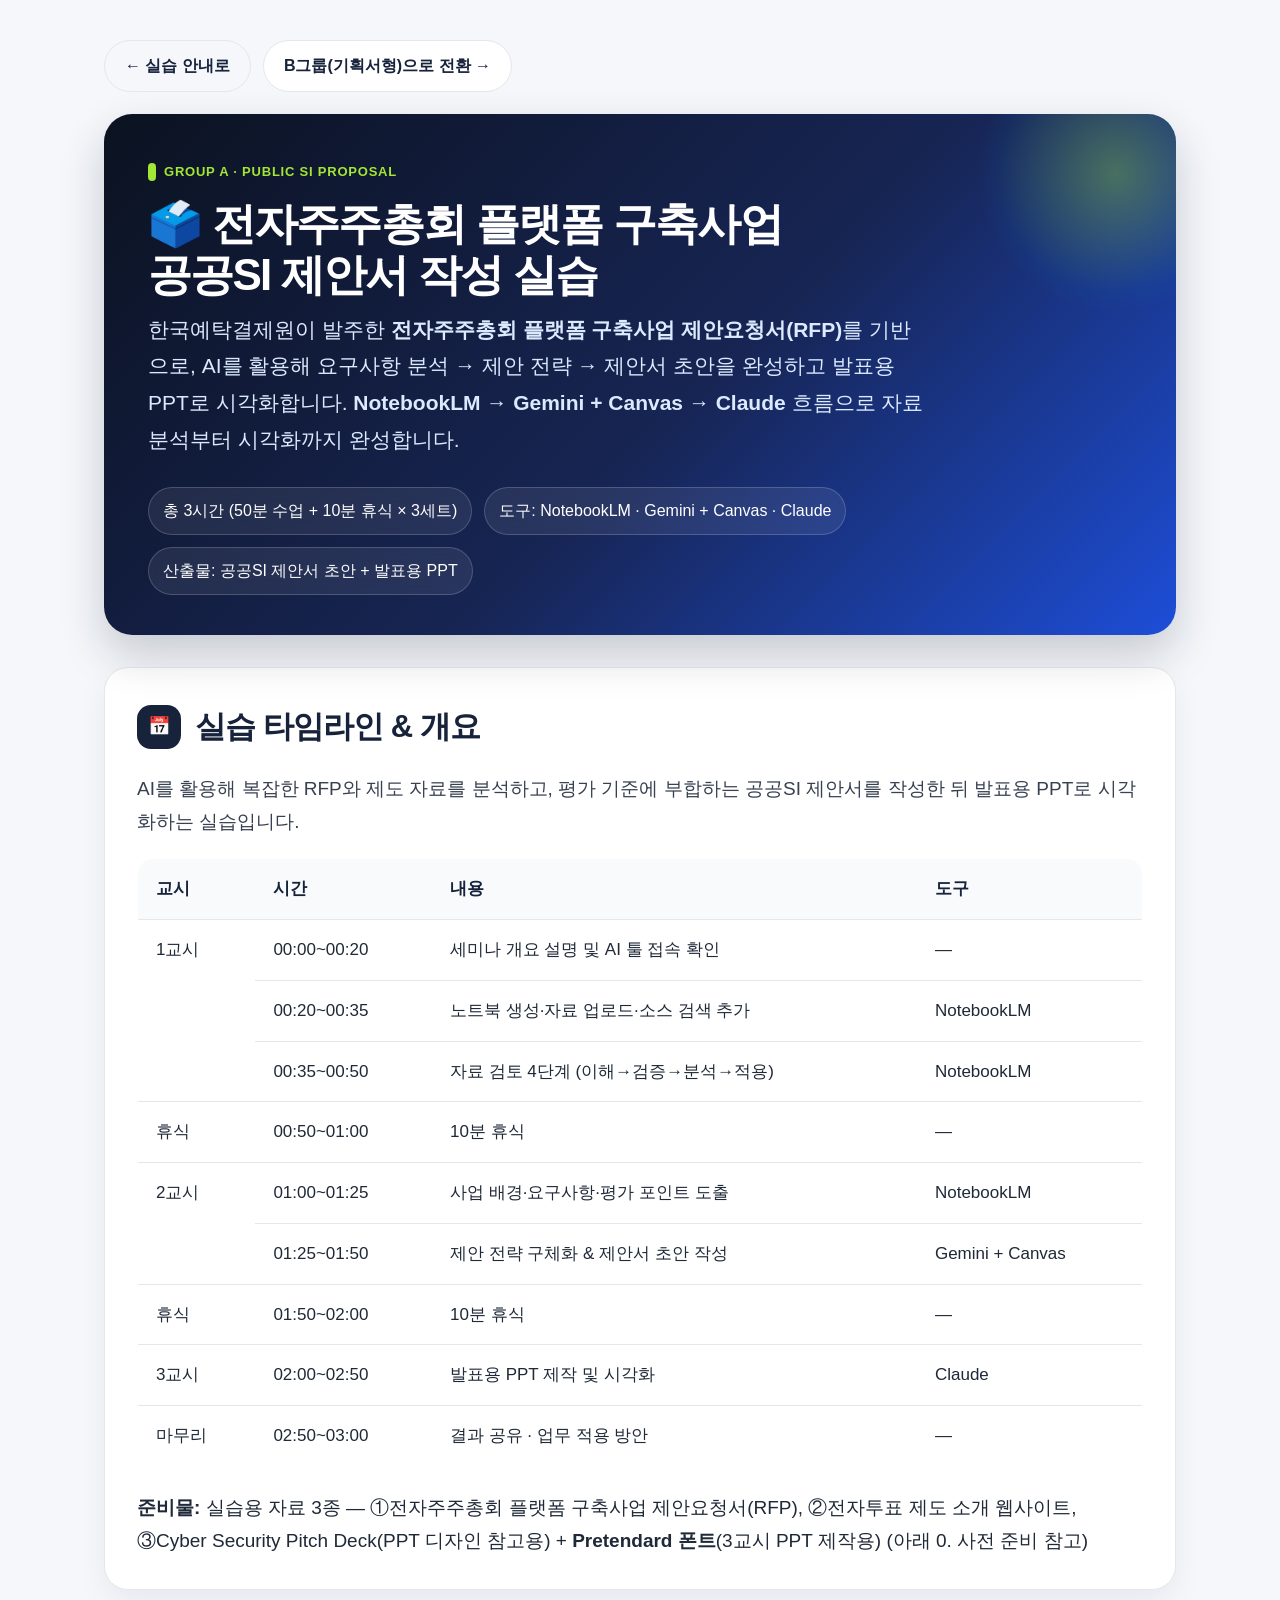
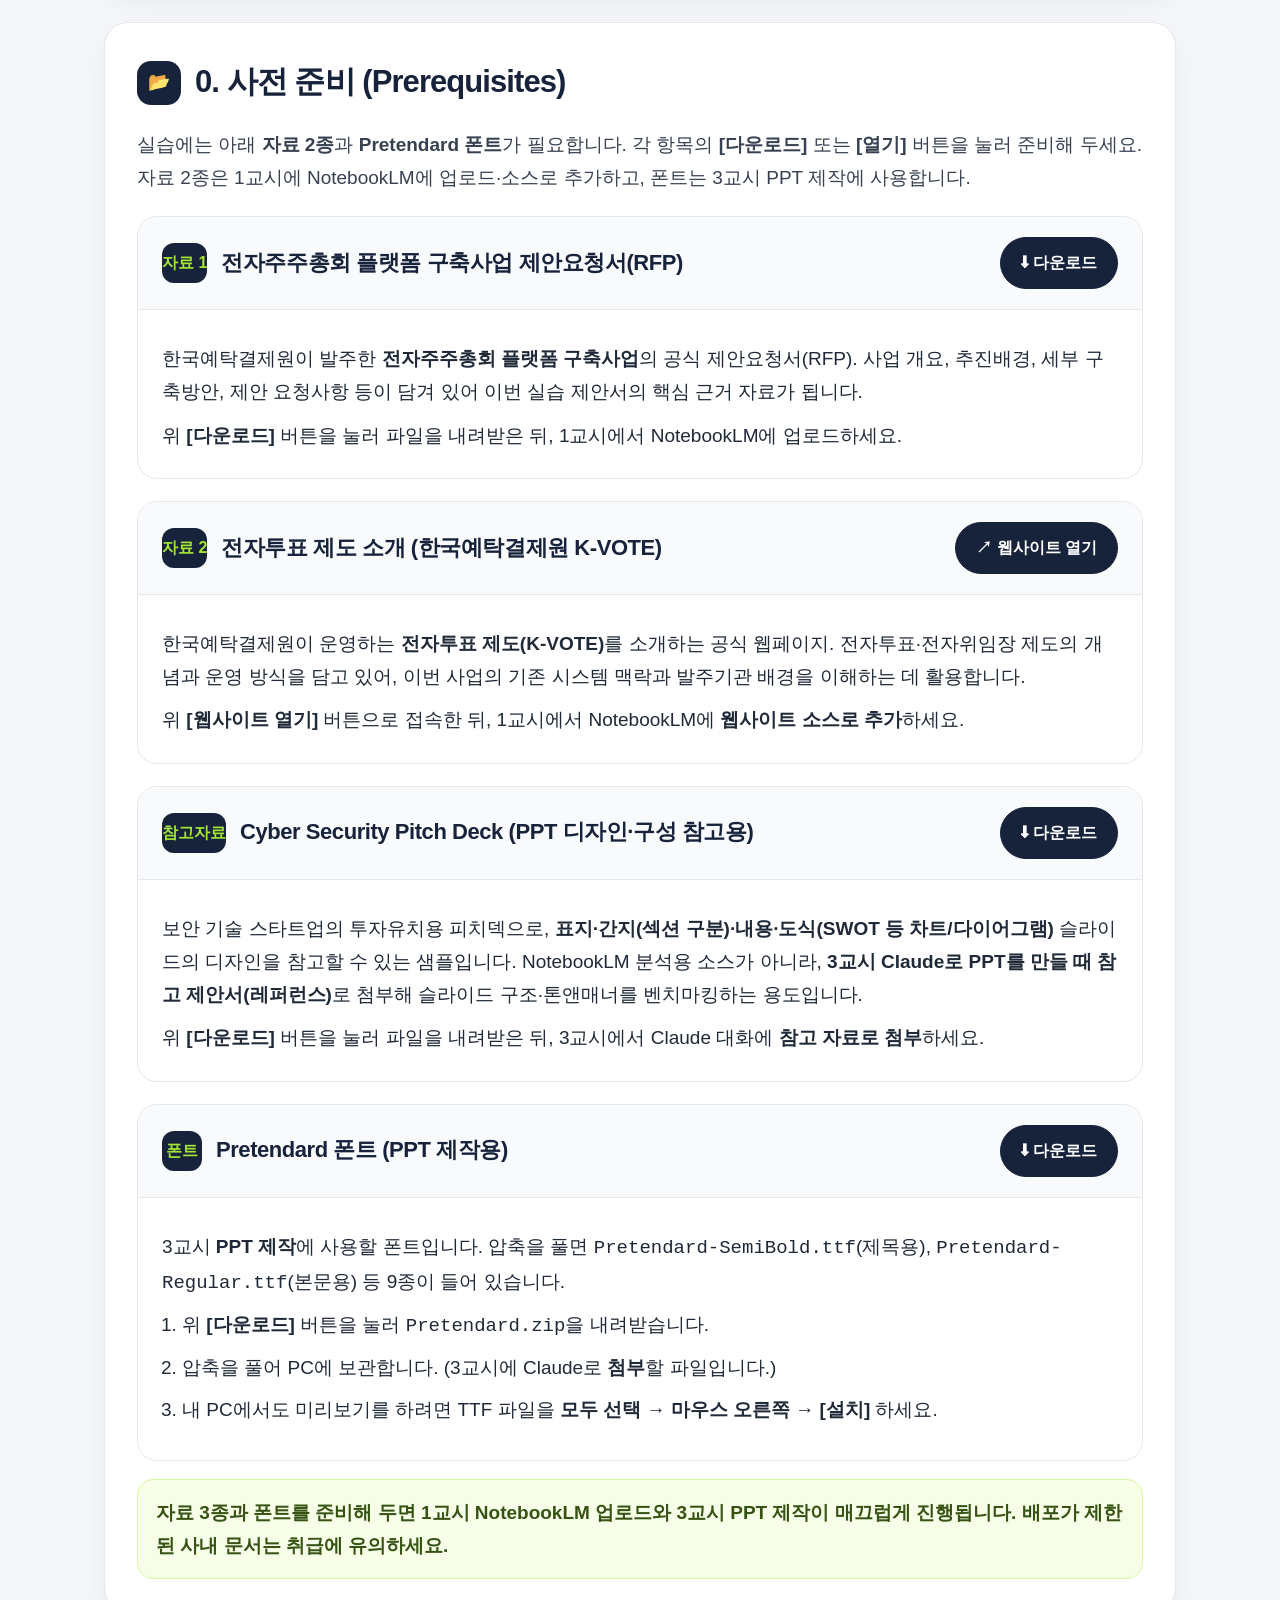
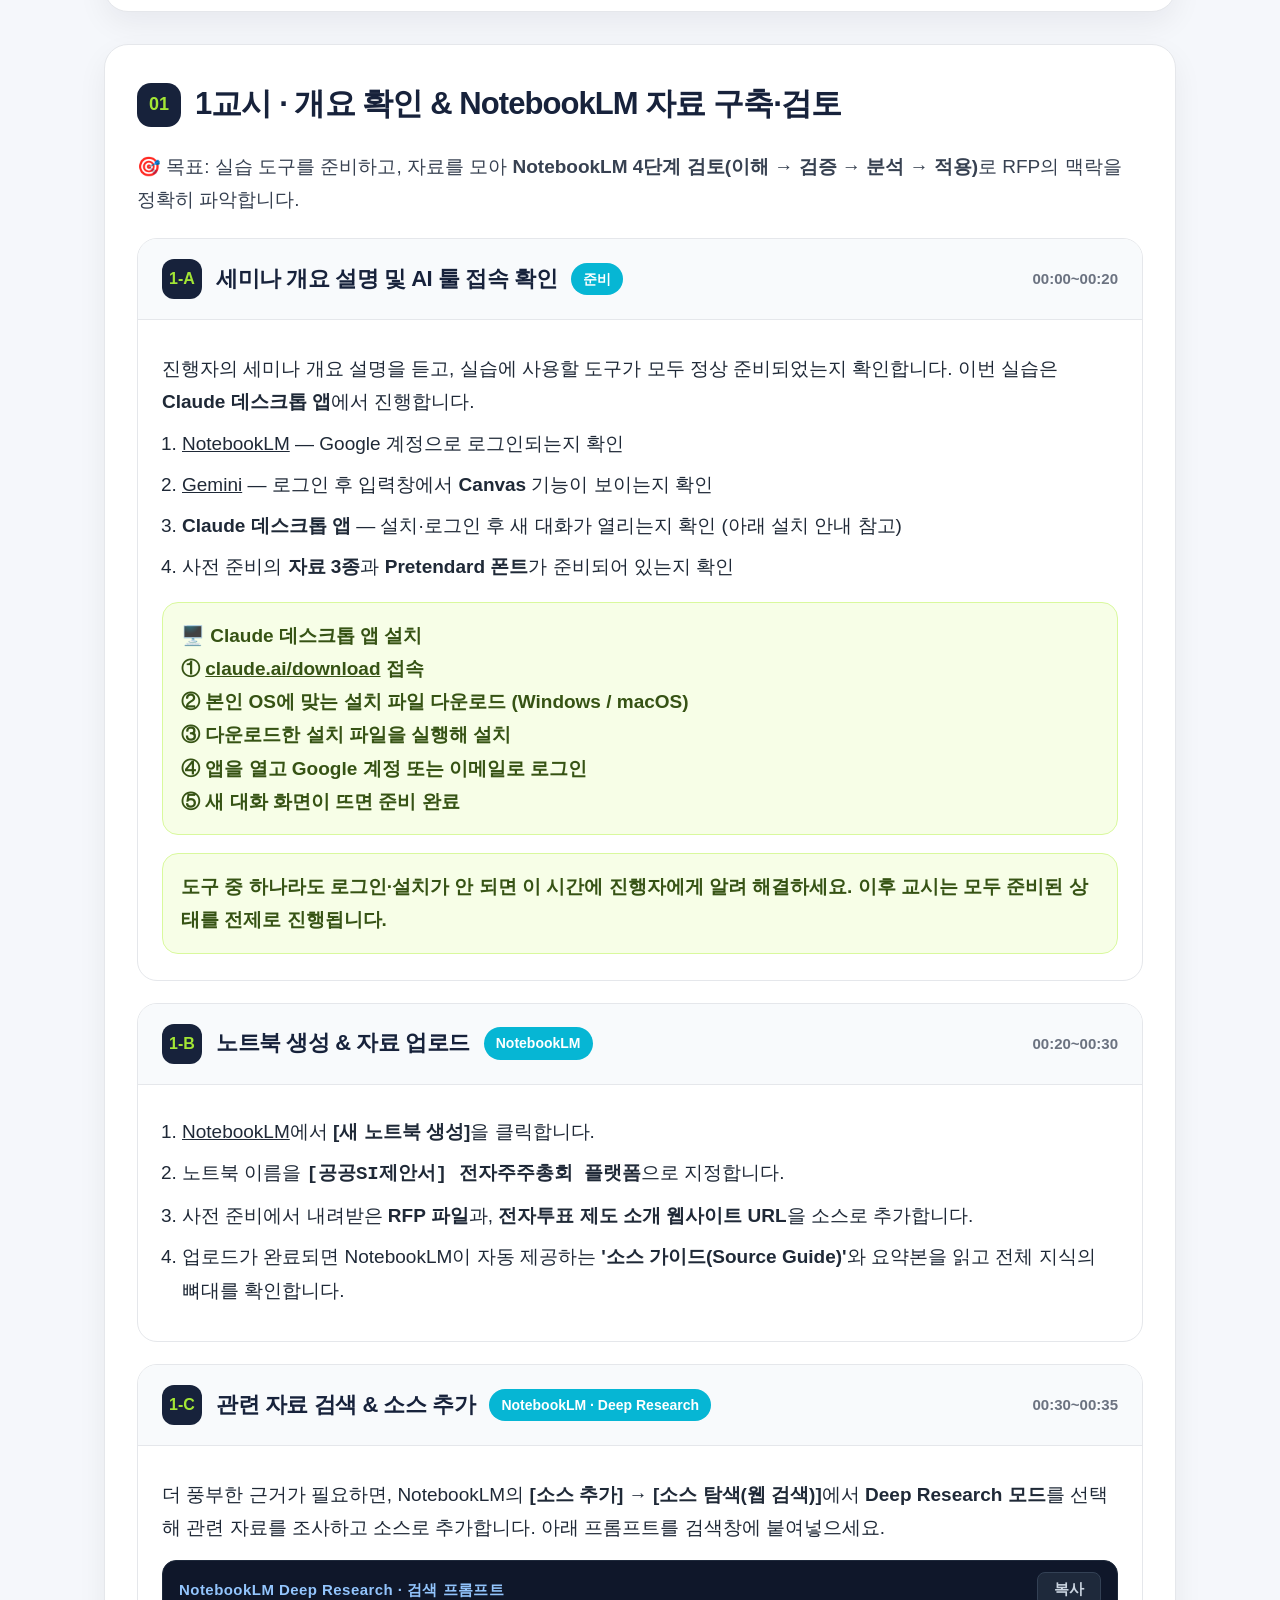
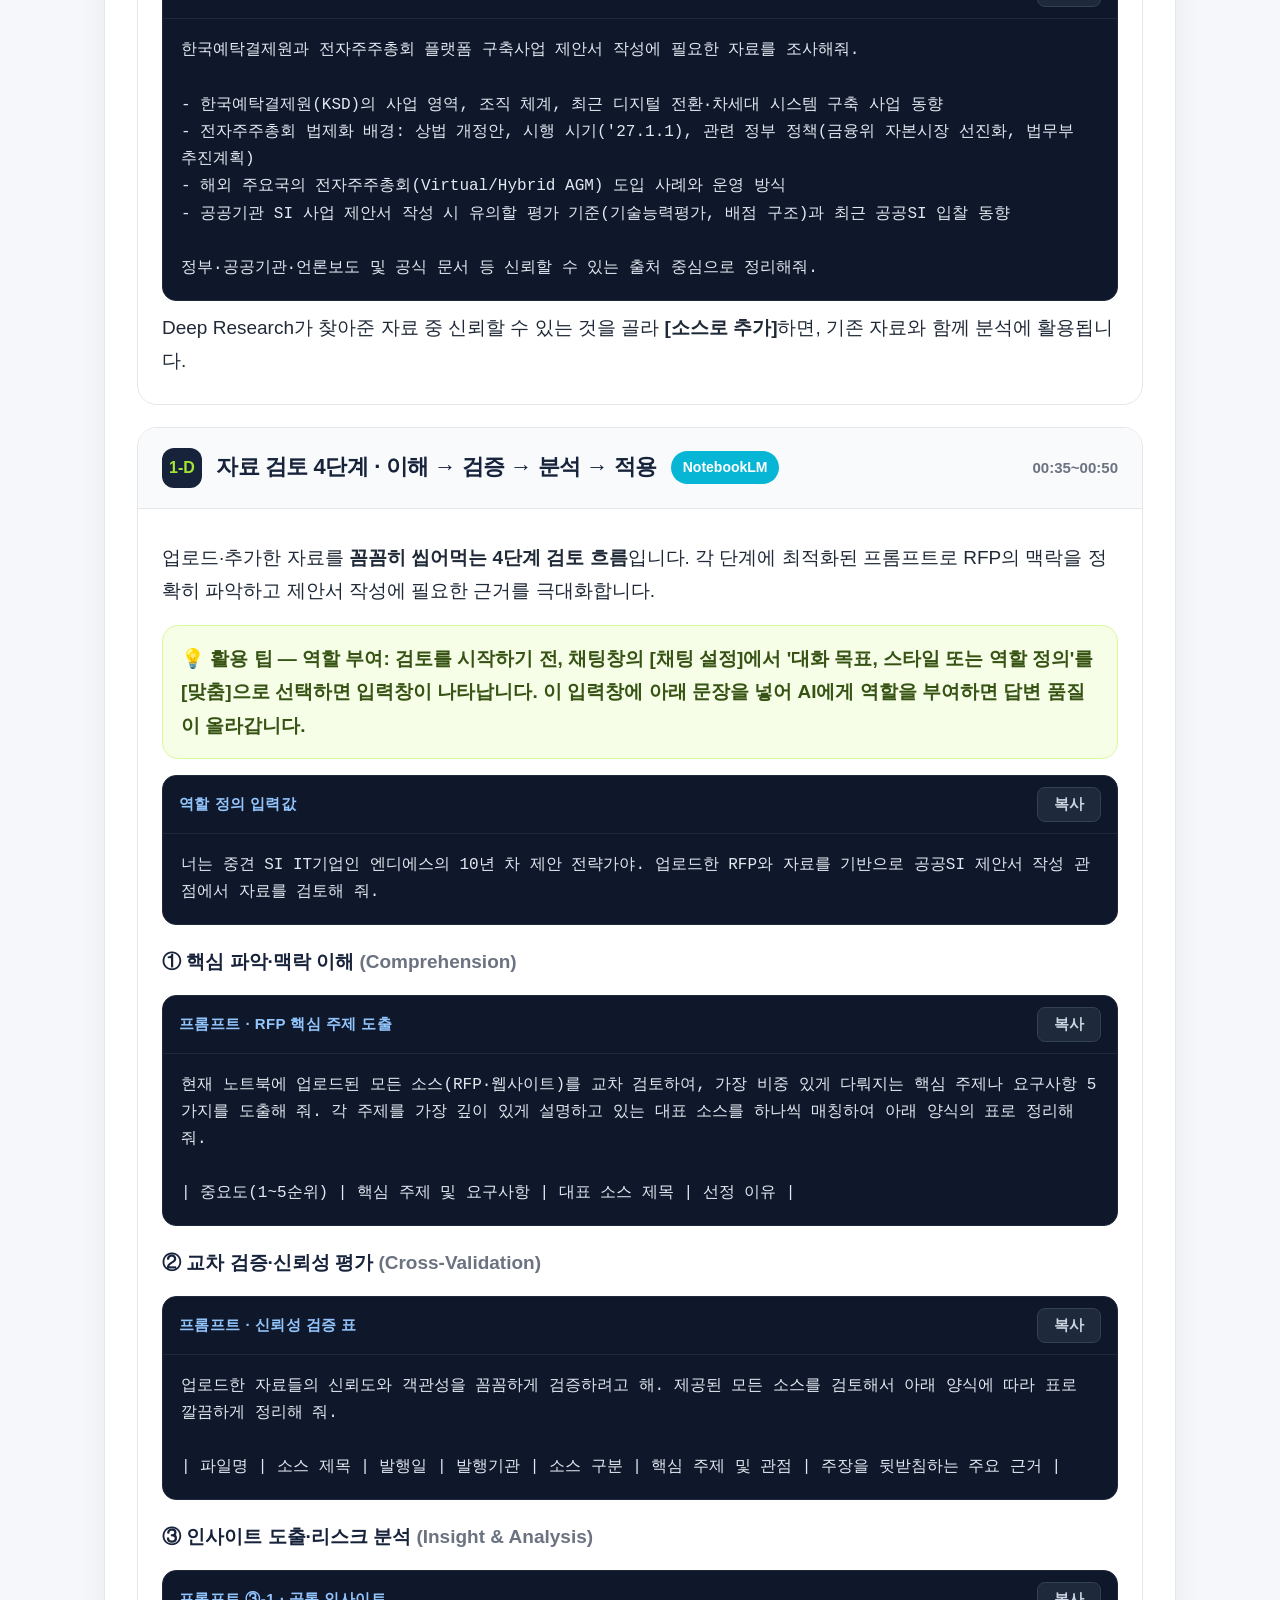
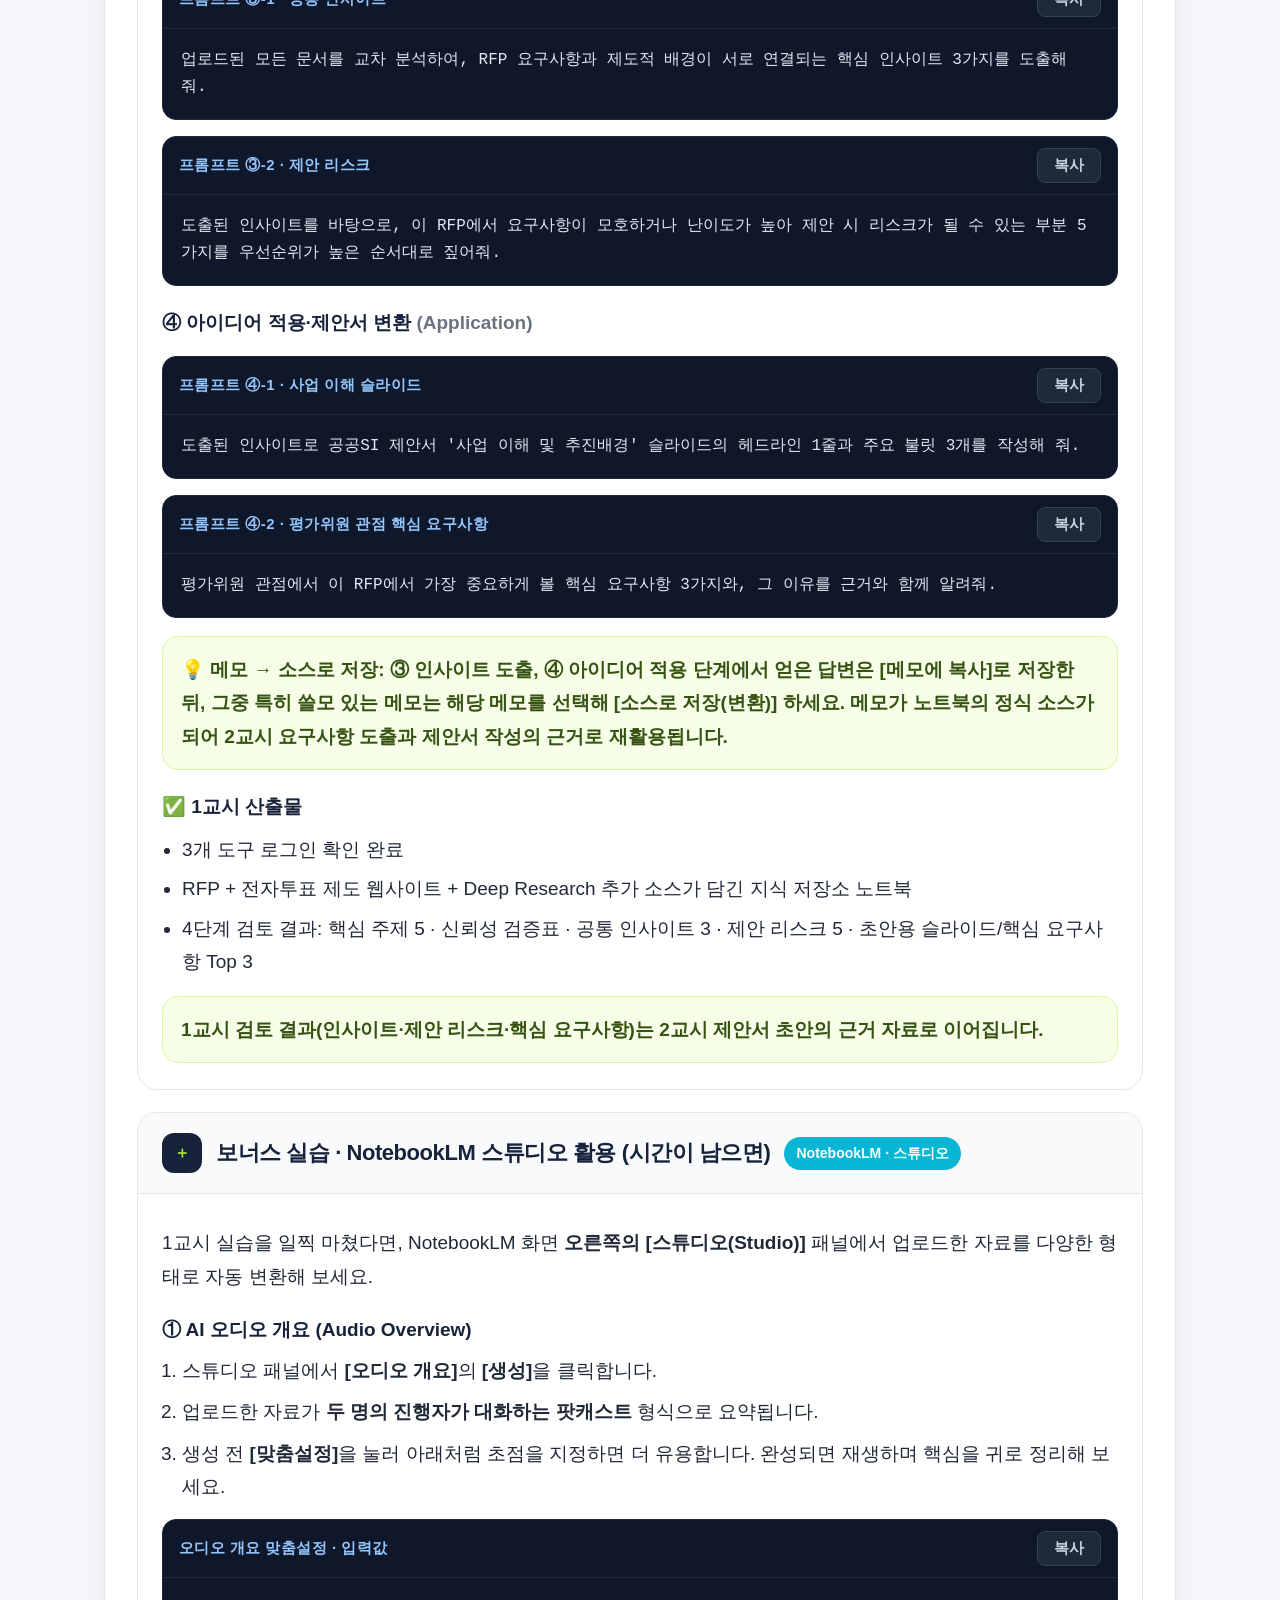
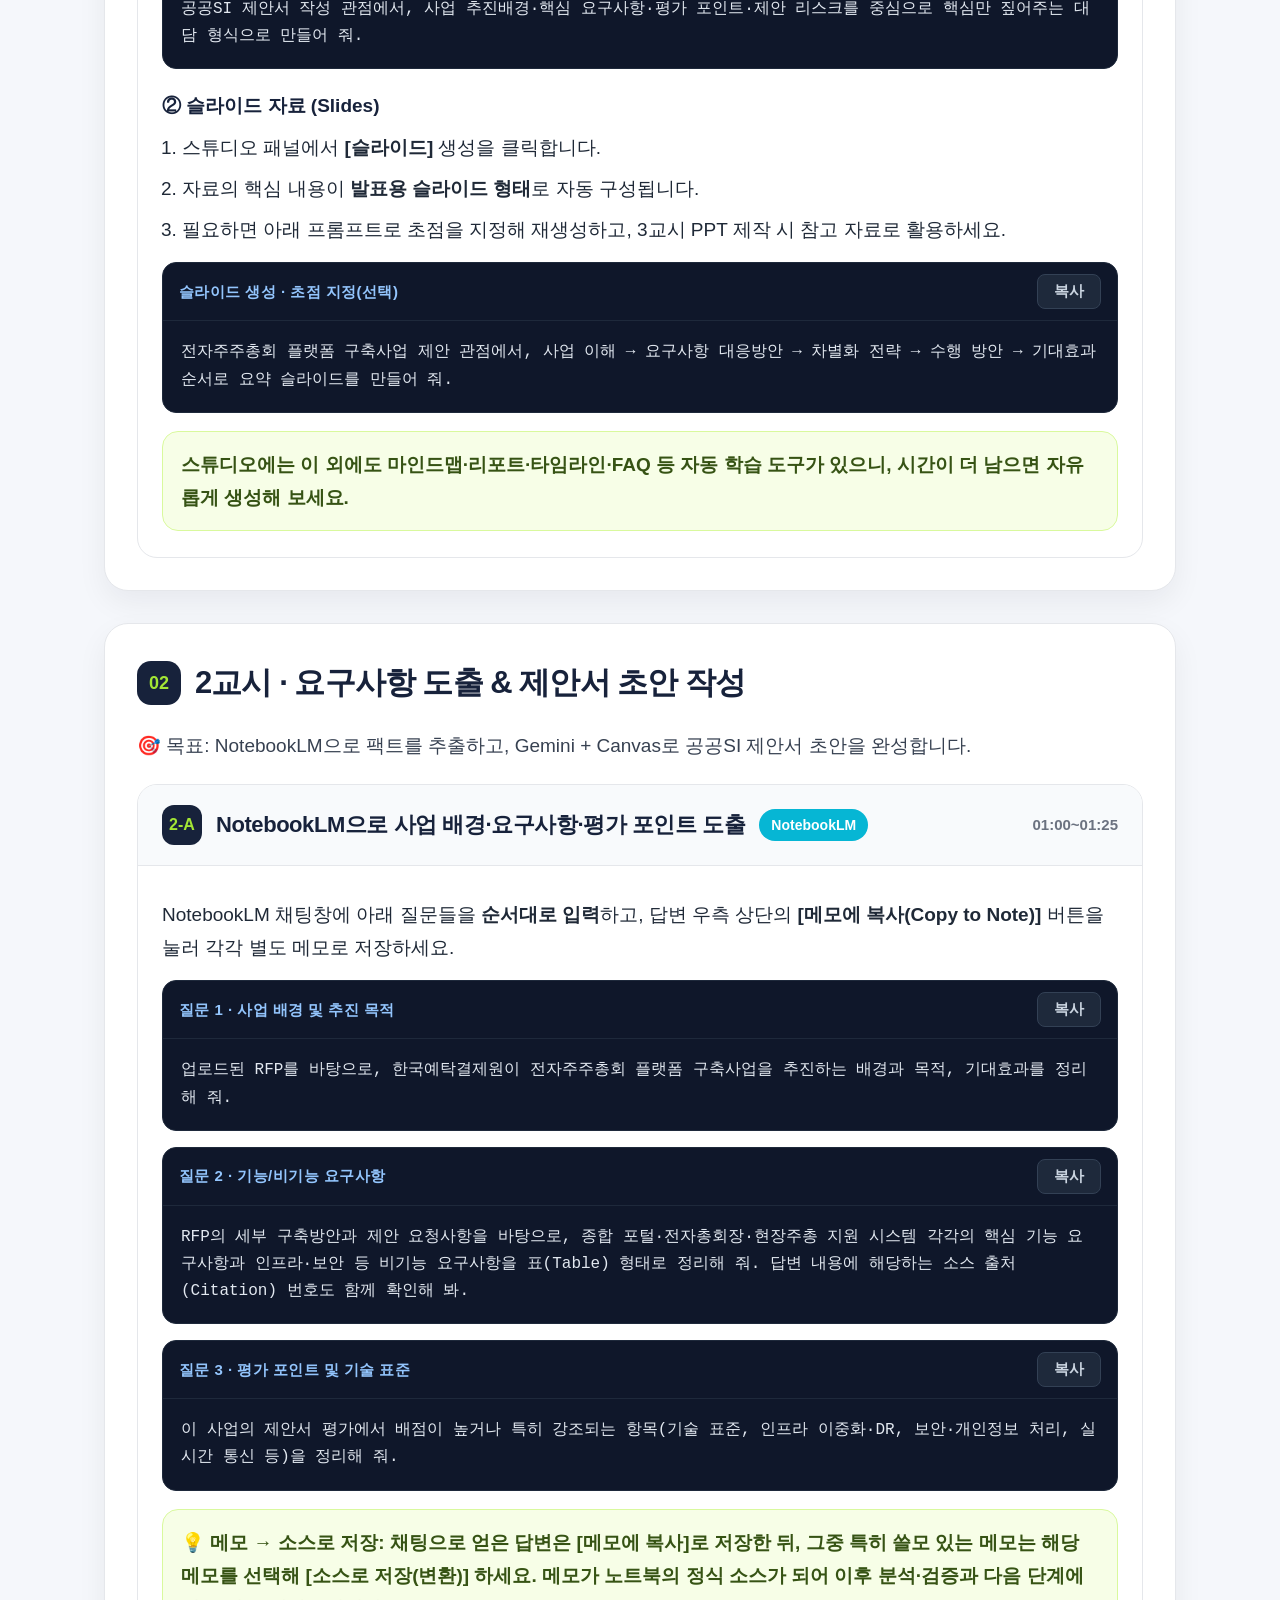
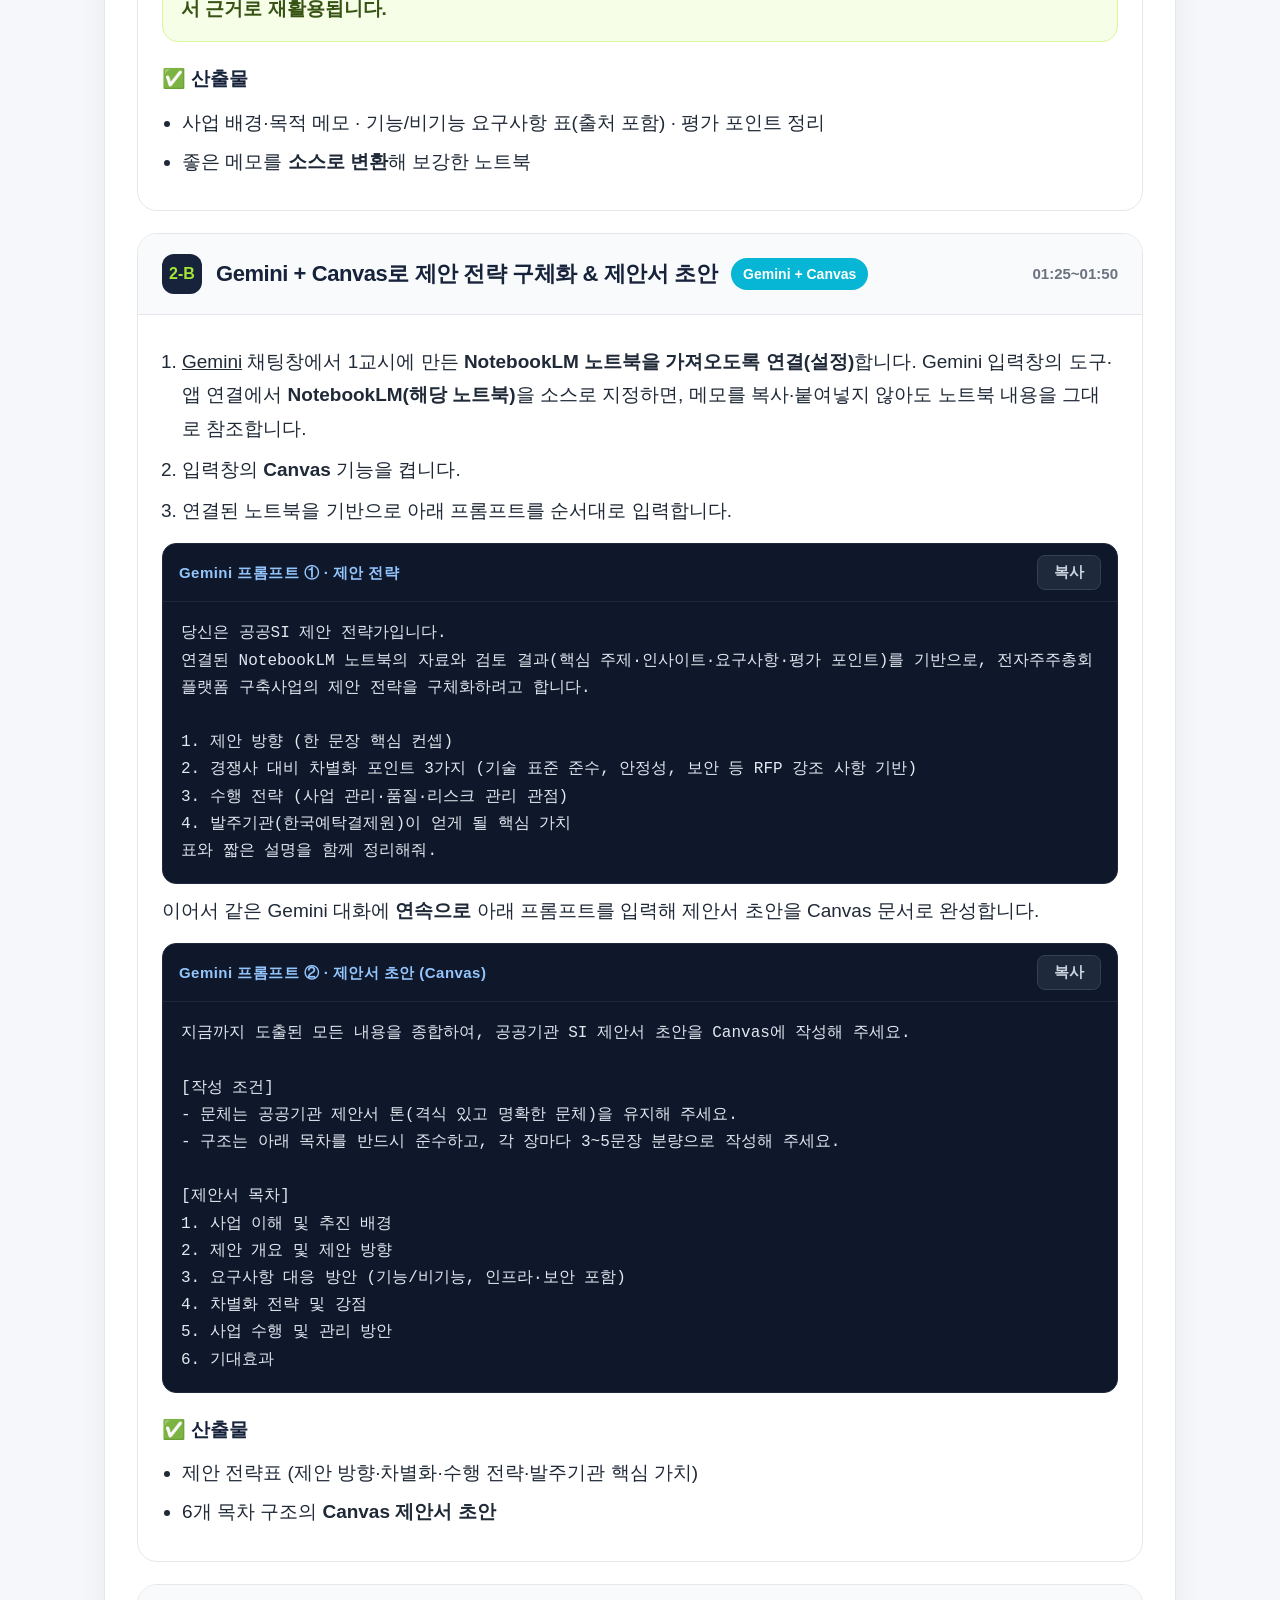
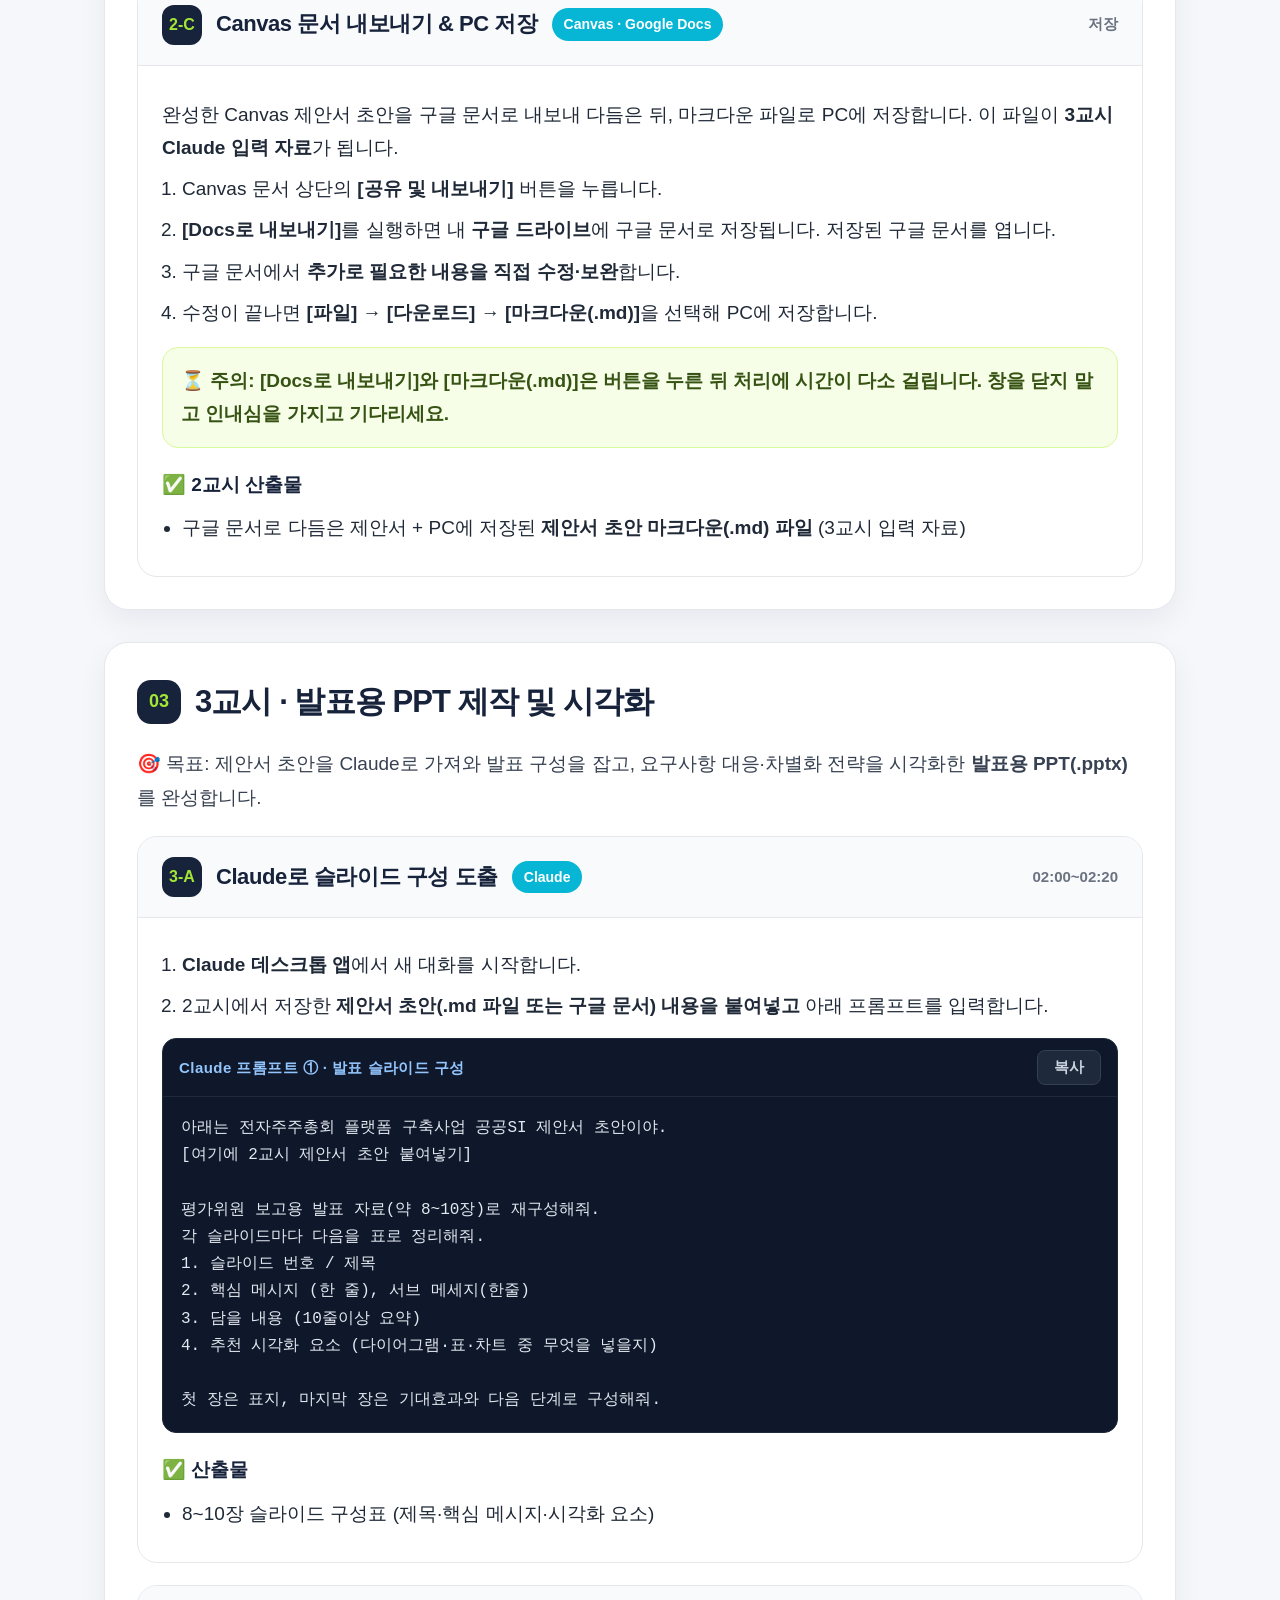
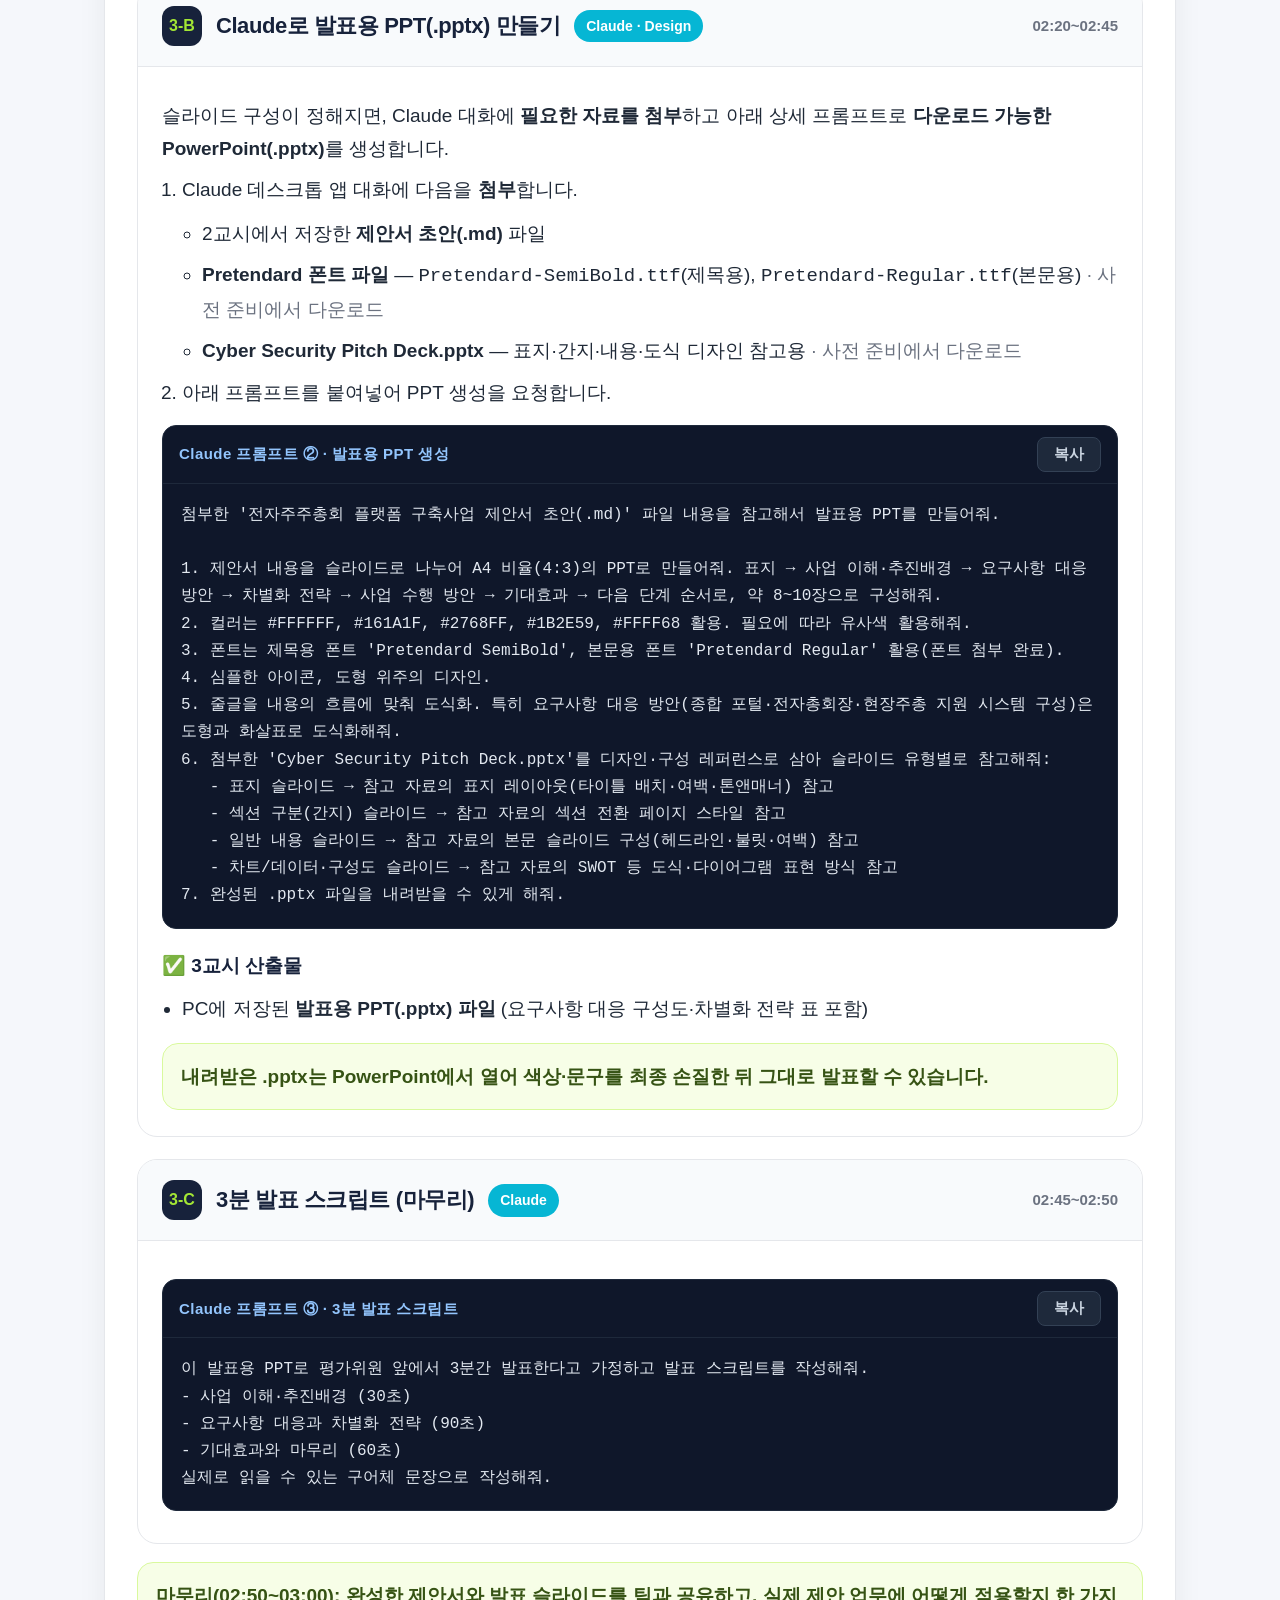
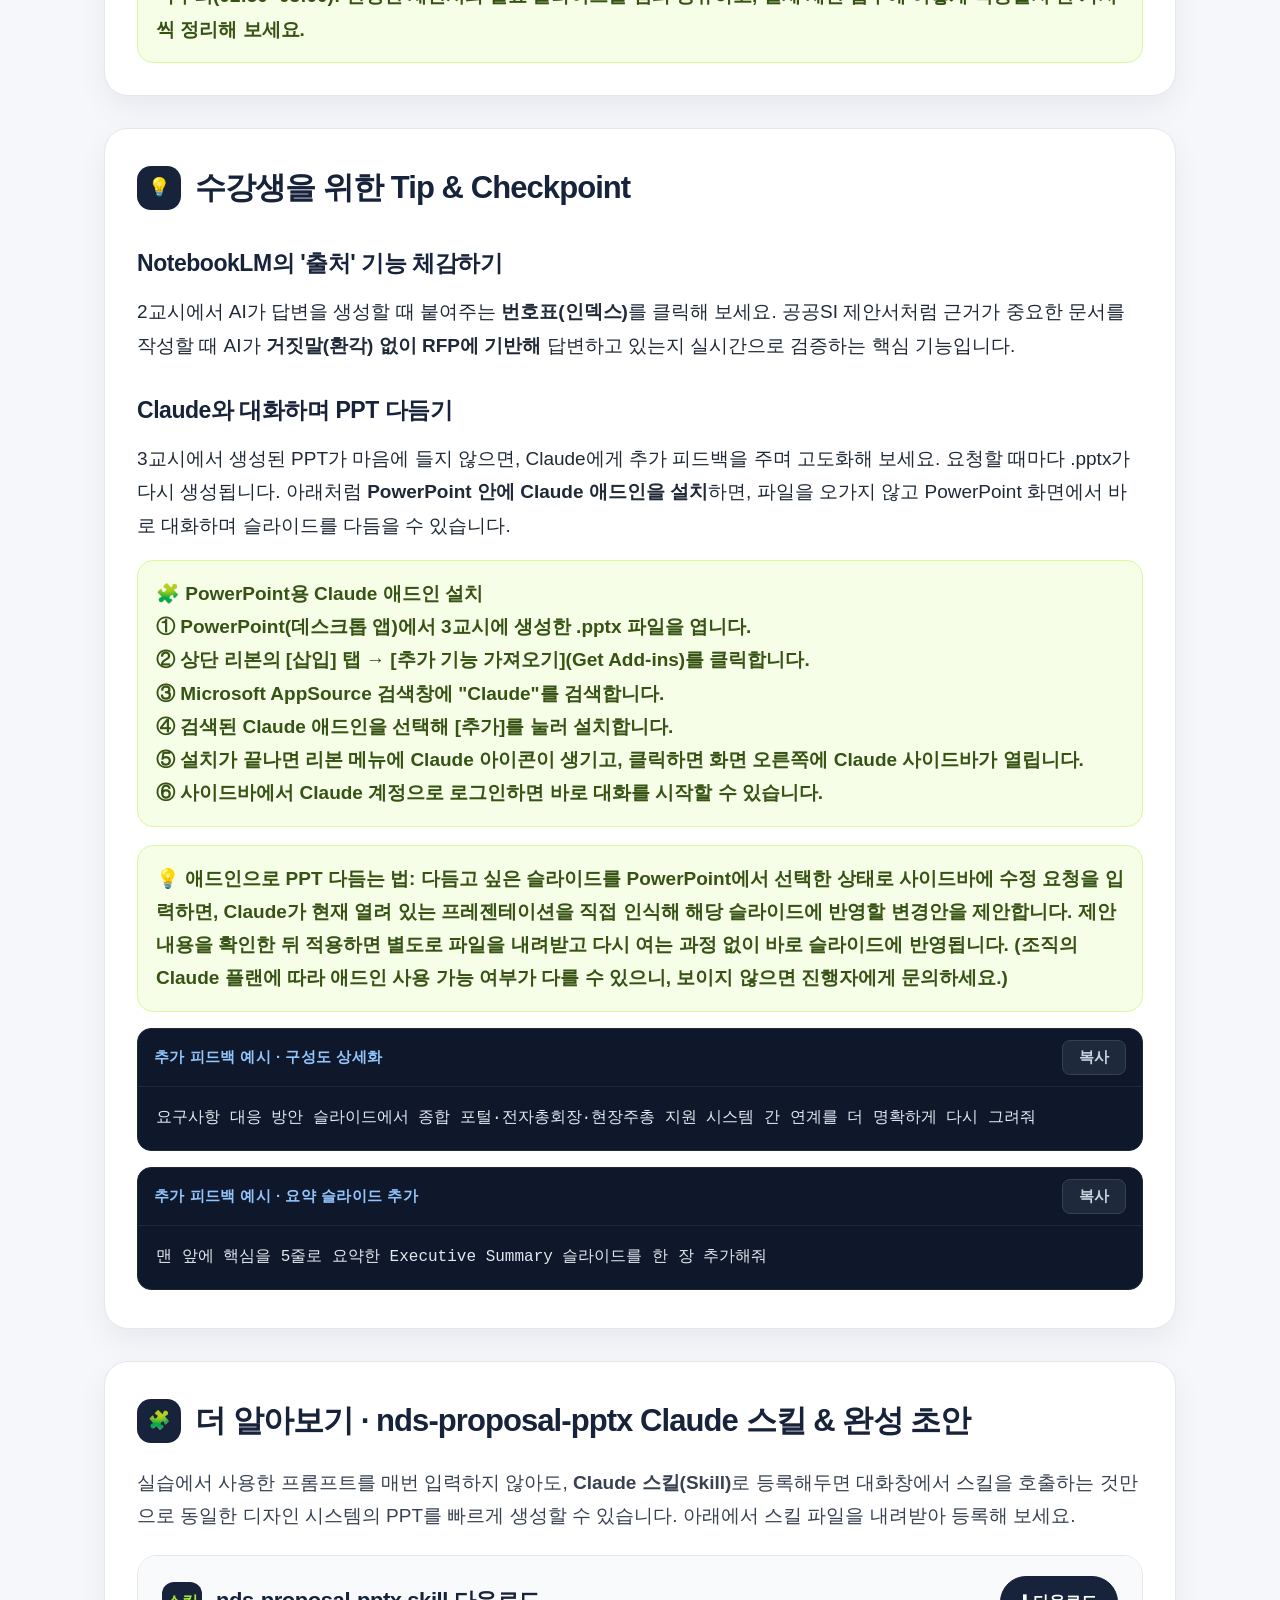
==== commit df85bdbb: "nds-proposal-pptx 스킬 다운로드/등록 안내 및 그룹별 완성 초안 다운로드 링크 추가 Co-Authored-By: Claude Sonnet 5 <noreply@anth" ====
--- a/group-a.html
+++ b/group-a.html
@@ -575,6 +575,54 @@
       </div>
     </section>
 
+    <!-- 스킬 & 완성본 -->
+    <section id="skill">
+      <div class="section-title">
+        <span class="section-number">🧩</span>
+        <h2>더 알아보기 · nds-proposal-pptx Claude 스킬 & 완성 초안</h2>
+      </div>
+      <p class="lead">실습에서 사용한 프롬프트를 매번 입력하지 않아도, <strong>Claude 스킬(Skill)</strong>로 등록해두면 대화창에서 스킬을 호출하는 것만으로 동일한 디자인 시스템의 PPT를 빠르게 생성할 수 있습니다. 아래에서 스킬 파일을 내려받아 등록해 보세요.</p>
+
+      <div class="step">
+        <div class="step-head">
+          <span class="step-num">스킬</span>
+          <h3>nds-proposal-pptx.skill 다운로드</h3>
+          <a class="btn primary" style="margin-left:auto;" href="files/nds-proposal-pptx.skill" download="nds-proposal-pptx.skill">⬇ 다운로드</a>
+        </div>
+        <div class="step-body">
+          <p>공공/SI 제안서를 엔디에스(NDS) 표준 디자인 시스템(로고·폰트·컬러)에 맞춰 고밀도 PPT로 자동 구성해주는 Claude 스킬입니다. 3교시에서 사용한 프롬프트 흐름이 이 스킬 안에 규칙으로 담겨 있어, 스킬을 등록하면 매번 상세 프롬프트를 입력하지 않아도 됩니다.</p>
+        </div>
+      </div>
+
+      <div class="step">
+        <div class="step-head">
+          <span class="step-num">등록</span>
+          <h3>Claude에 스킬 등록하는 방법</h3>
+        </div>
+        <div class="step-body">
+          <ol>
+            <li><strong>Claude 데스크톱 앱</strong>(또는 claude.ai 웹)에서 좌측 하단 <strong>프로필 아이콘 → [설정(Settings)]</strong>을 엽니다.</li>
+            <li><strong>[Capabilities(기능)]</strong> 탭으로 이동해 <strong>Skills(스킬)</strong> 항목을 찾습니다.</li>
+            <li><strong>[Upload skill]</strong>(스킬 업로드) 버튼을 눌러, 위에서 다운로드한 <code>nds-proposal-pptx.skill</code> 파일을 선택합니다.</li>
+            <li>업로드가 끝나면 목록에 <strong>nds-proposal-pptx</strong> 스킬이 추가된 것을 확인하고, 토글을 <strong>켜짐(On)</strong>으로 설정합니다.</li>
+            <li>새 대화를 시작해 제안서 내용과 함께 <code>nds-proposal-pptx 스킬로 PPT 만들어줘</code>처럼 요청하면, Claude가 스킬에 정의된 디자인 시스템과 절차를 적용해 PPT를 생성합니다.</li>
+          </ol>
+          <div class="note">조직의 Claude 플랜(Pro/Team/Enterprise)에 따라 스킬 업로드 메뉴 노출 여부가 다를 수 있습니다. 메뉴가 보이지 않으면 진행자에게 문의하세요.</div>
+        </div>
+      </div>
+
+      <div class="step">
+        <div class="step-head">
+          <span class="step-num">완성본</span>
+          <h3>전자주주총회_플랫폼_구축_제안서_초안_v2 다운로드</h3>
+          <a class="btn primary" style="margin-left:auto;" href="files/전자주주총회_플랫폼_구축_제안서_초안_v2.md" download="전자주주총회_플랫폼_구축_제안서_초안_v2.md">⬇ 다운로드</a>
+        </div>
+        <div class="step-body">
+          <p>이번 실습 흐름(NotebookLM → Gemini + Canvas → Claude)으로 완성한 <strong>전자주주총회 플랫폼 구축 제안서 초안</strong> 예시(v2)입니다. 직접 만든 결과물과 비교하거나, <strong>nds-proposal-pptx 스킬</strong>의 입력 자료로 활용해 PPT 생성을 실습해 볼 수 있습니다.</p>
+        </div>
+      </div>
+    </section>
+
     <div class="topnav" style="margin-top:32px;">
       <a class="btn primary" href="index.html">← 실습 안내로 돌아가기</a>
       <a class="btn" href="group-b.html">B그룹(기획서형) 보기 →</a>
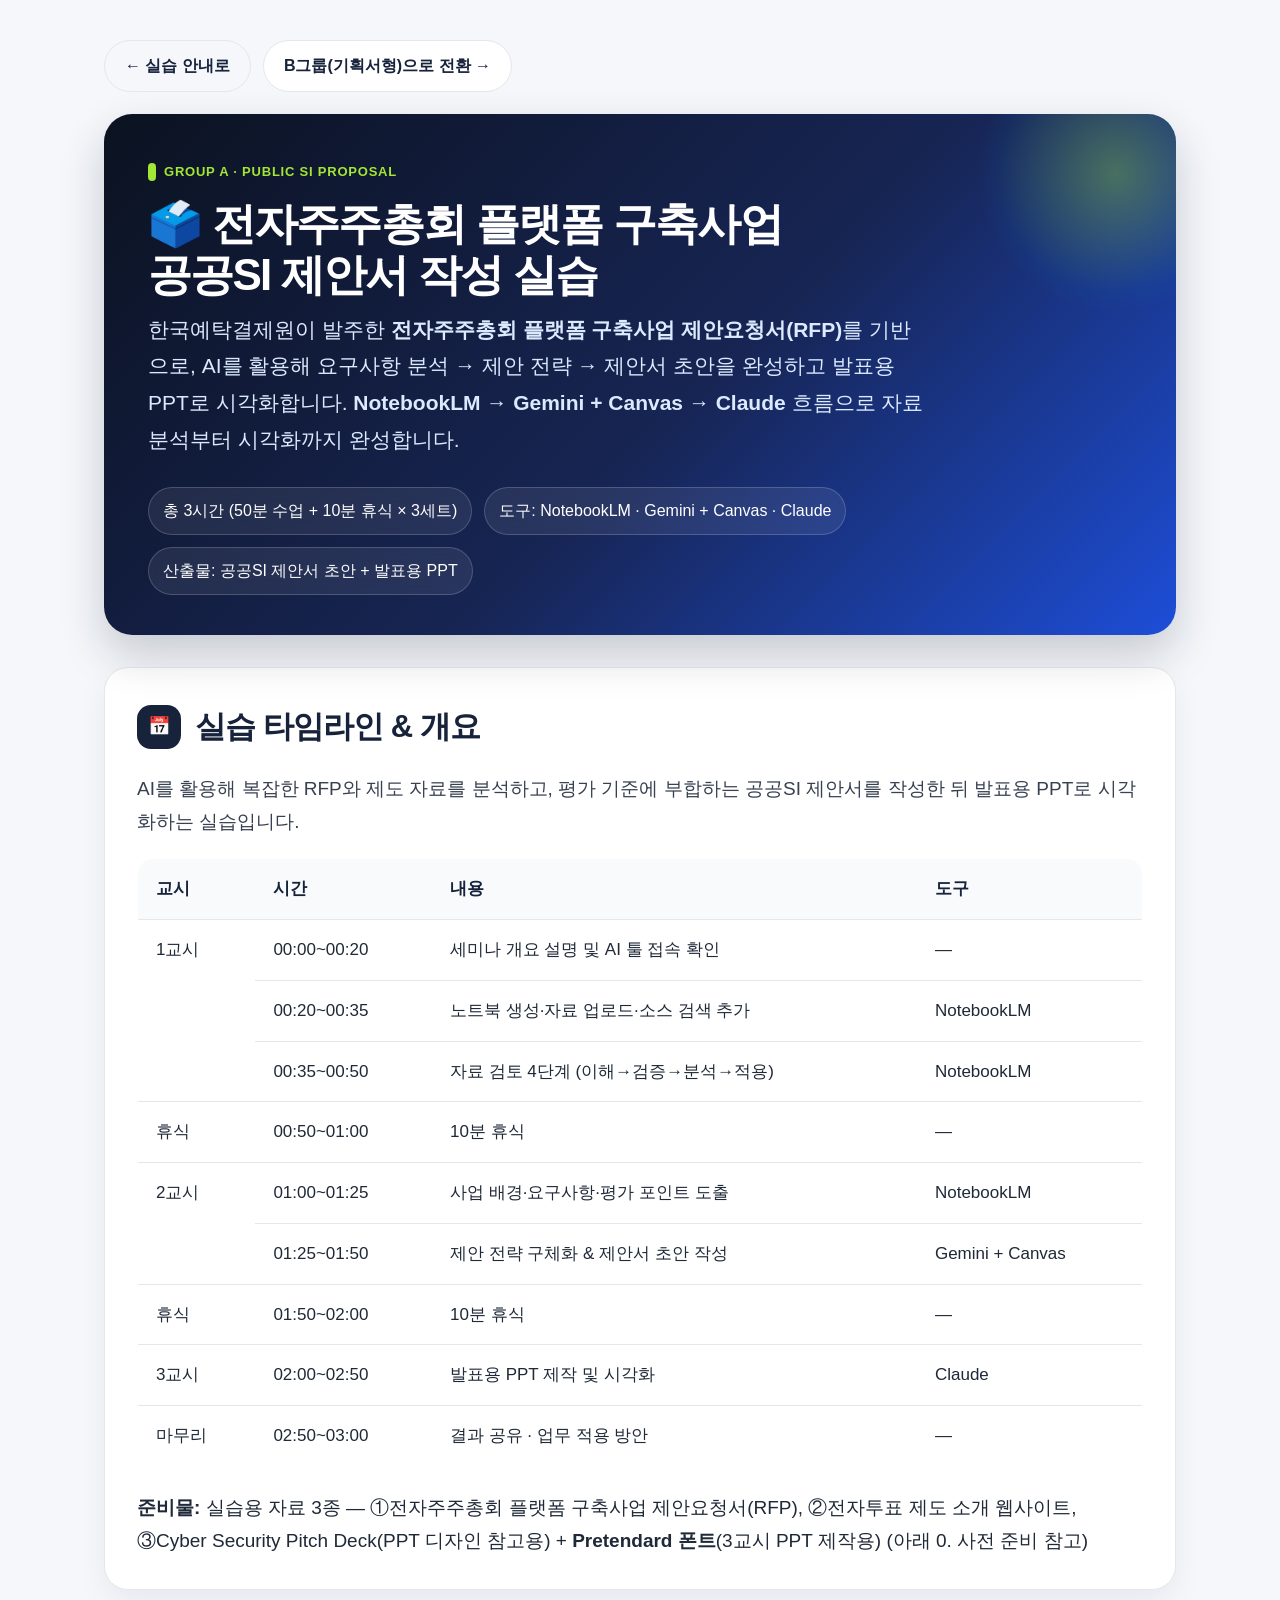
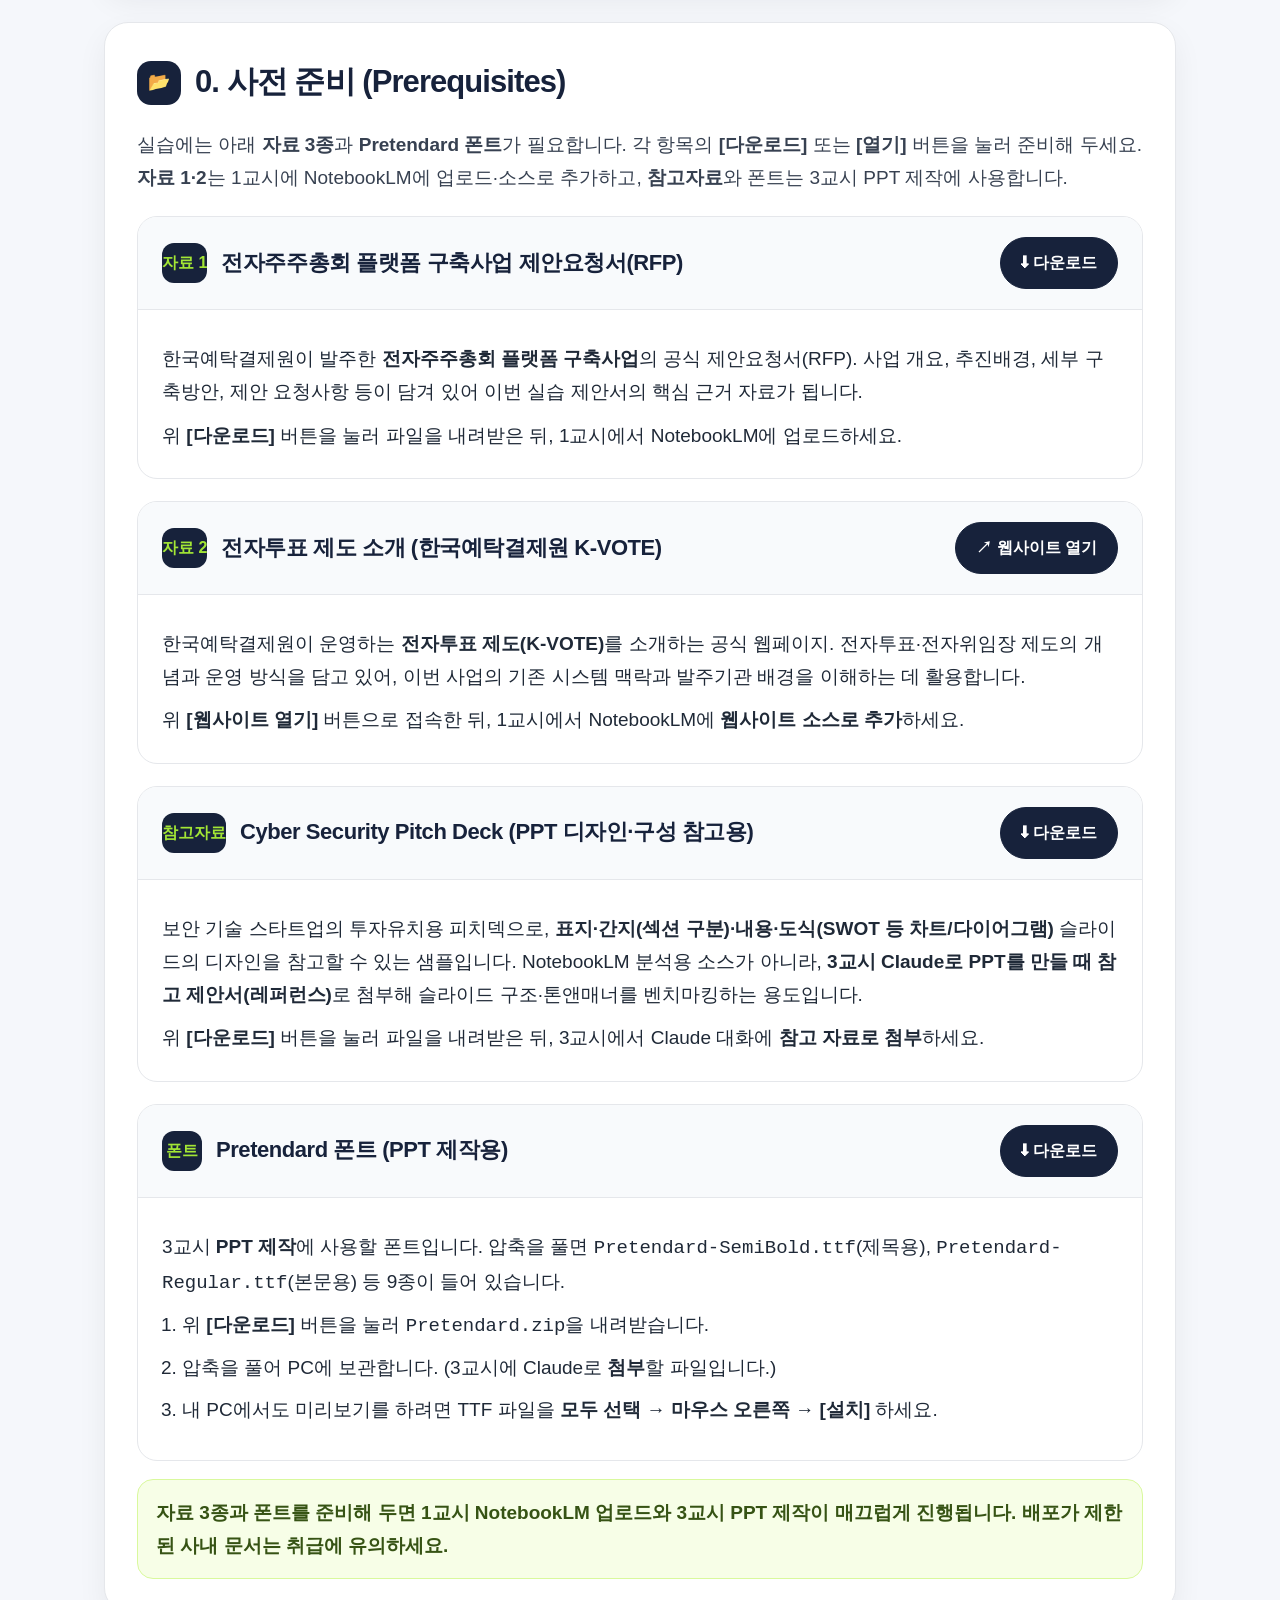
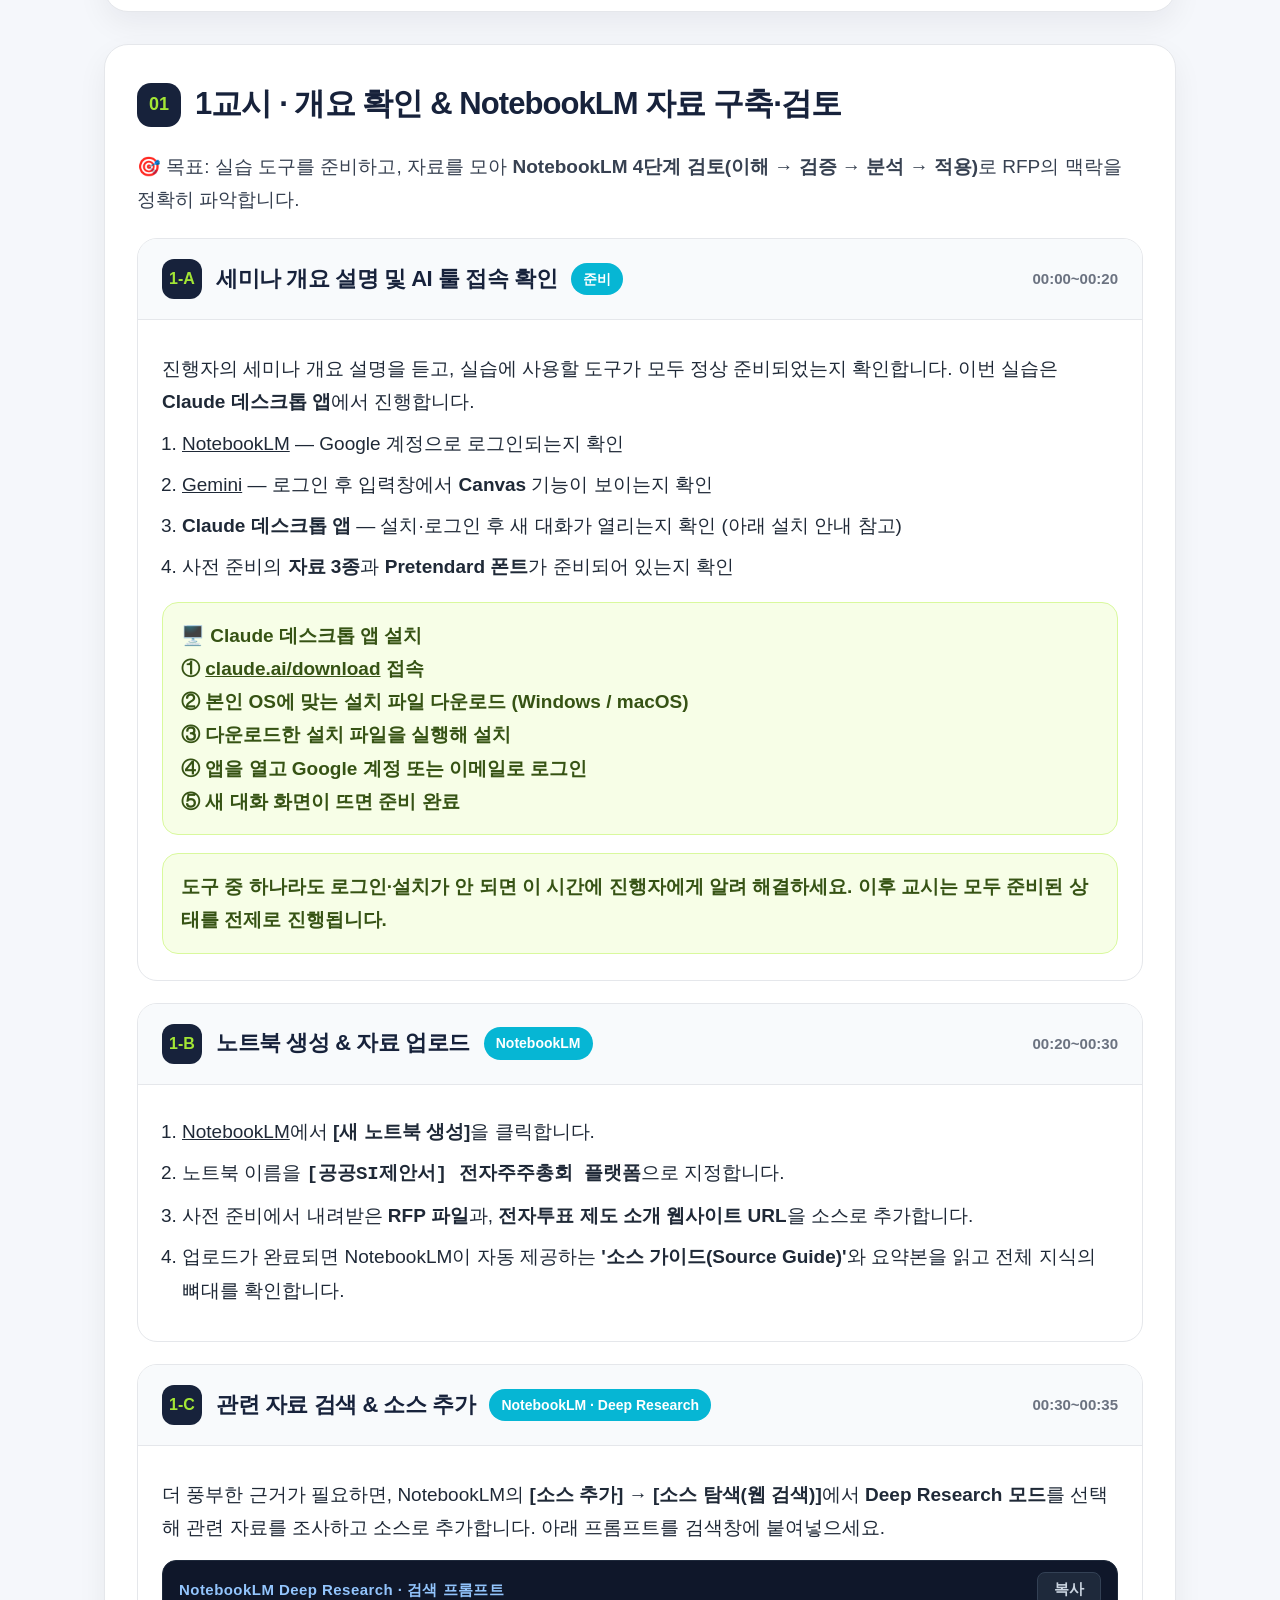
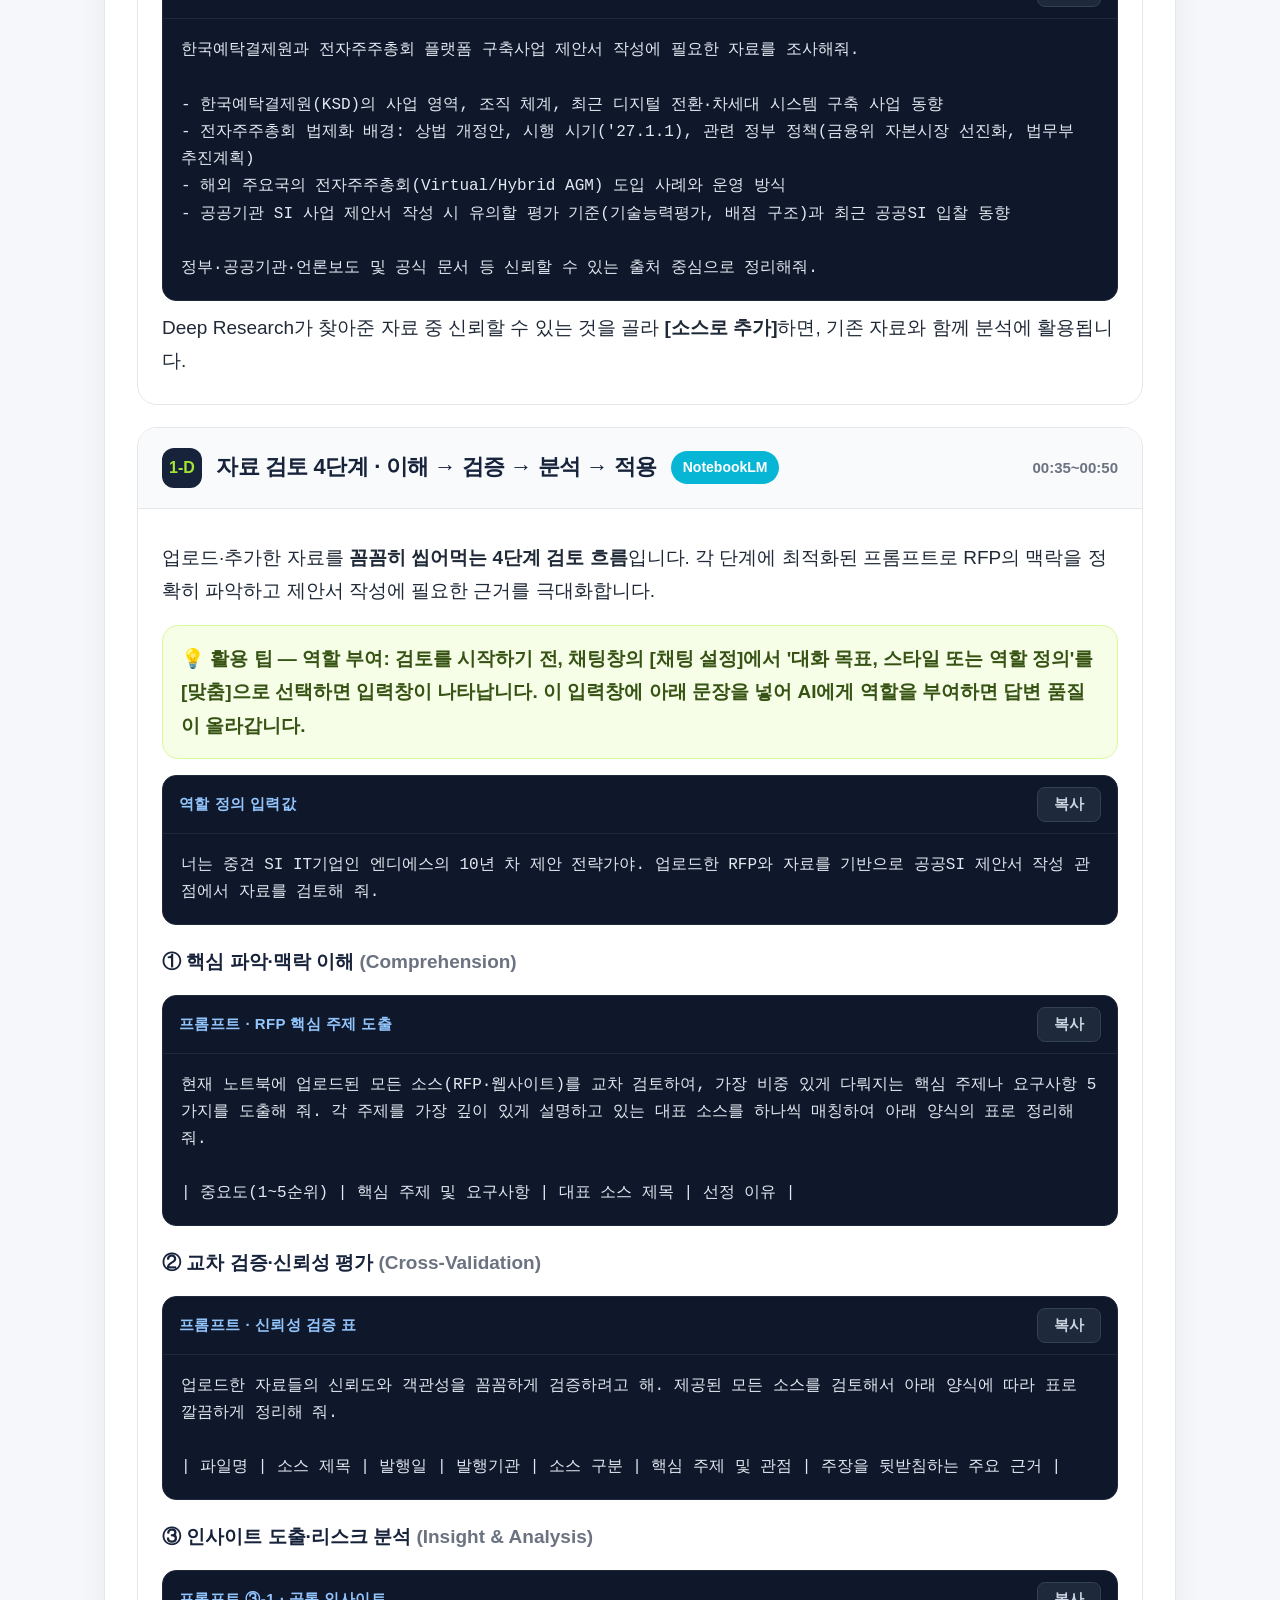
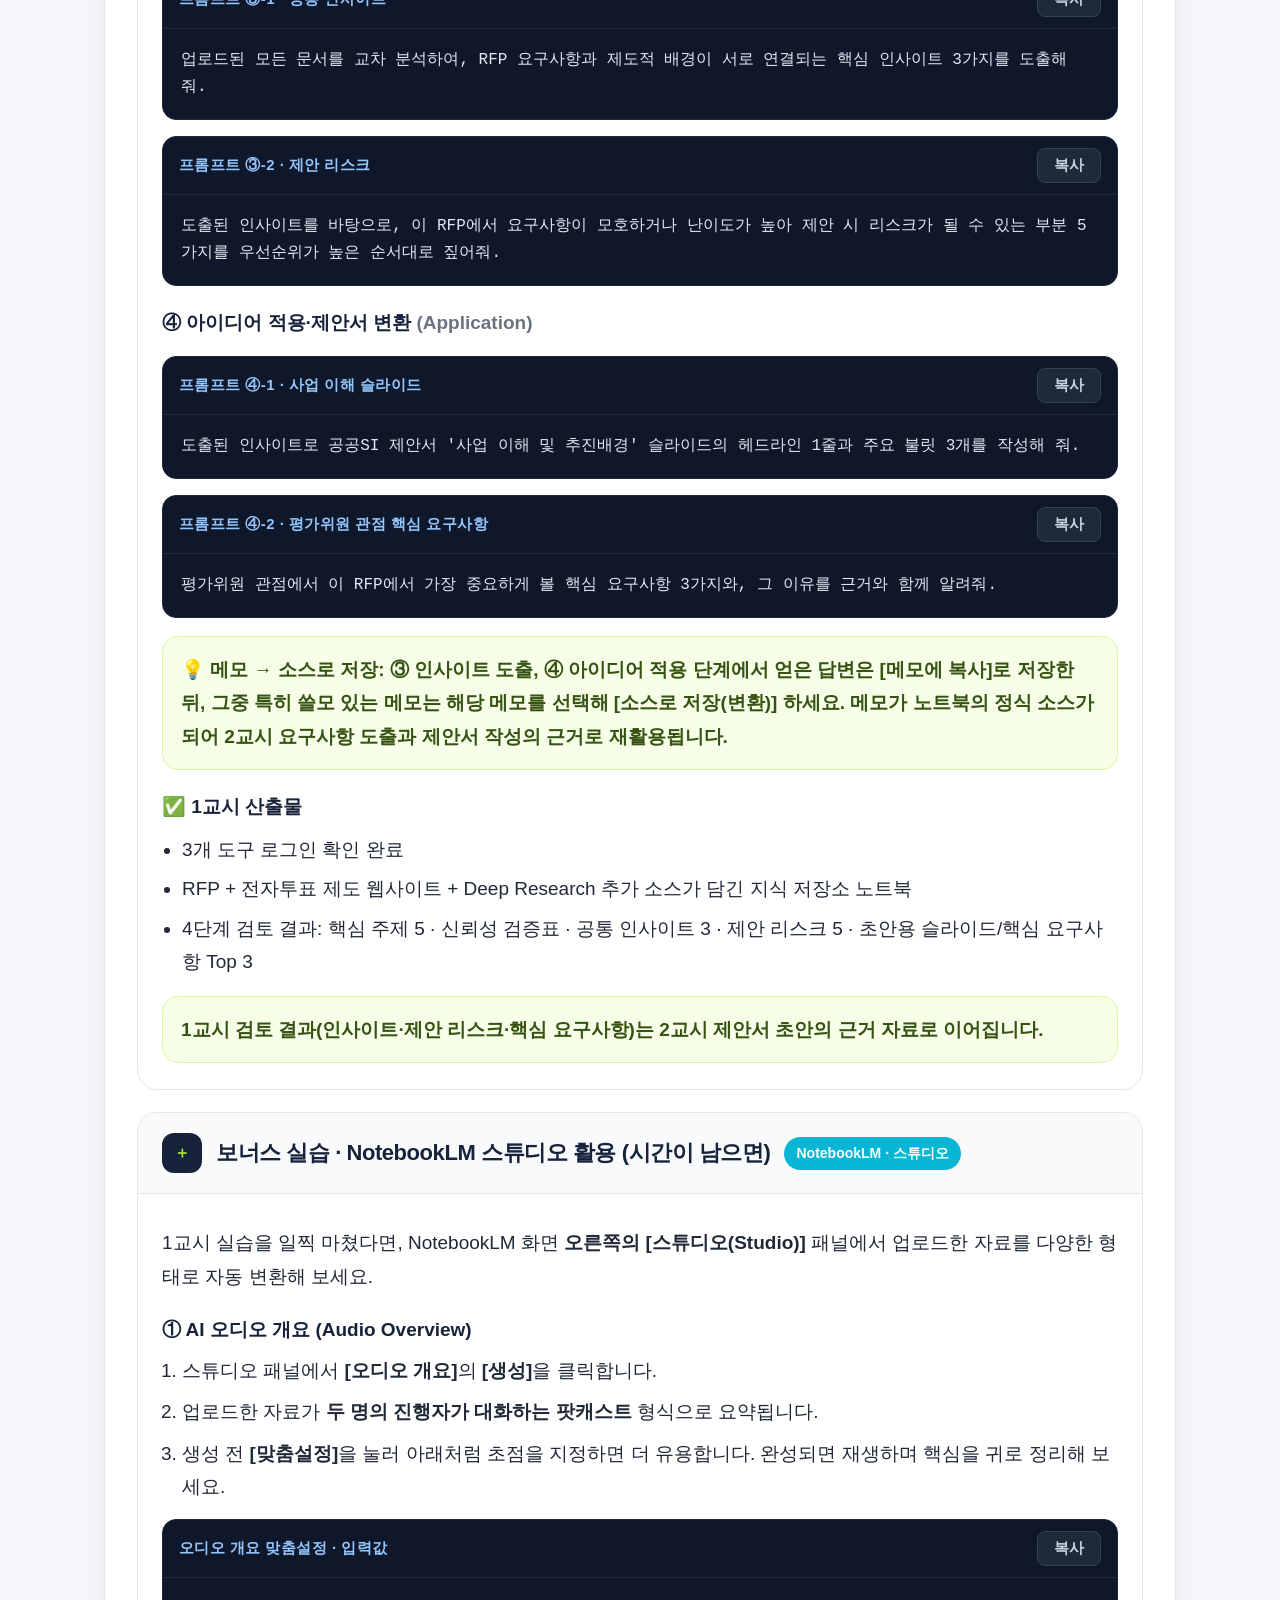
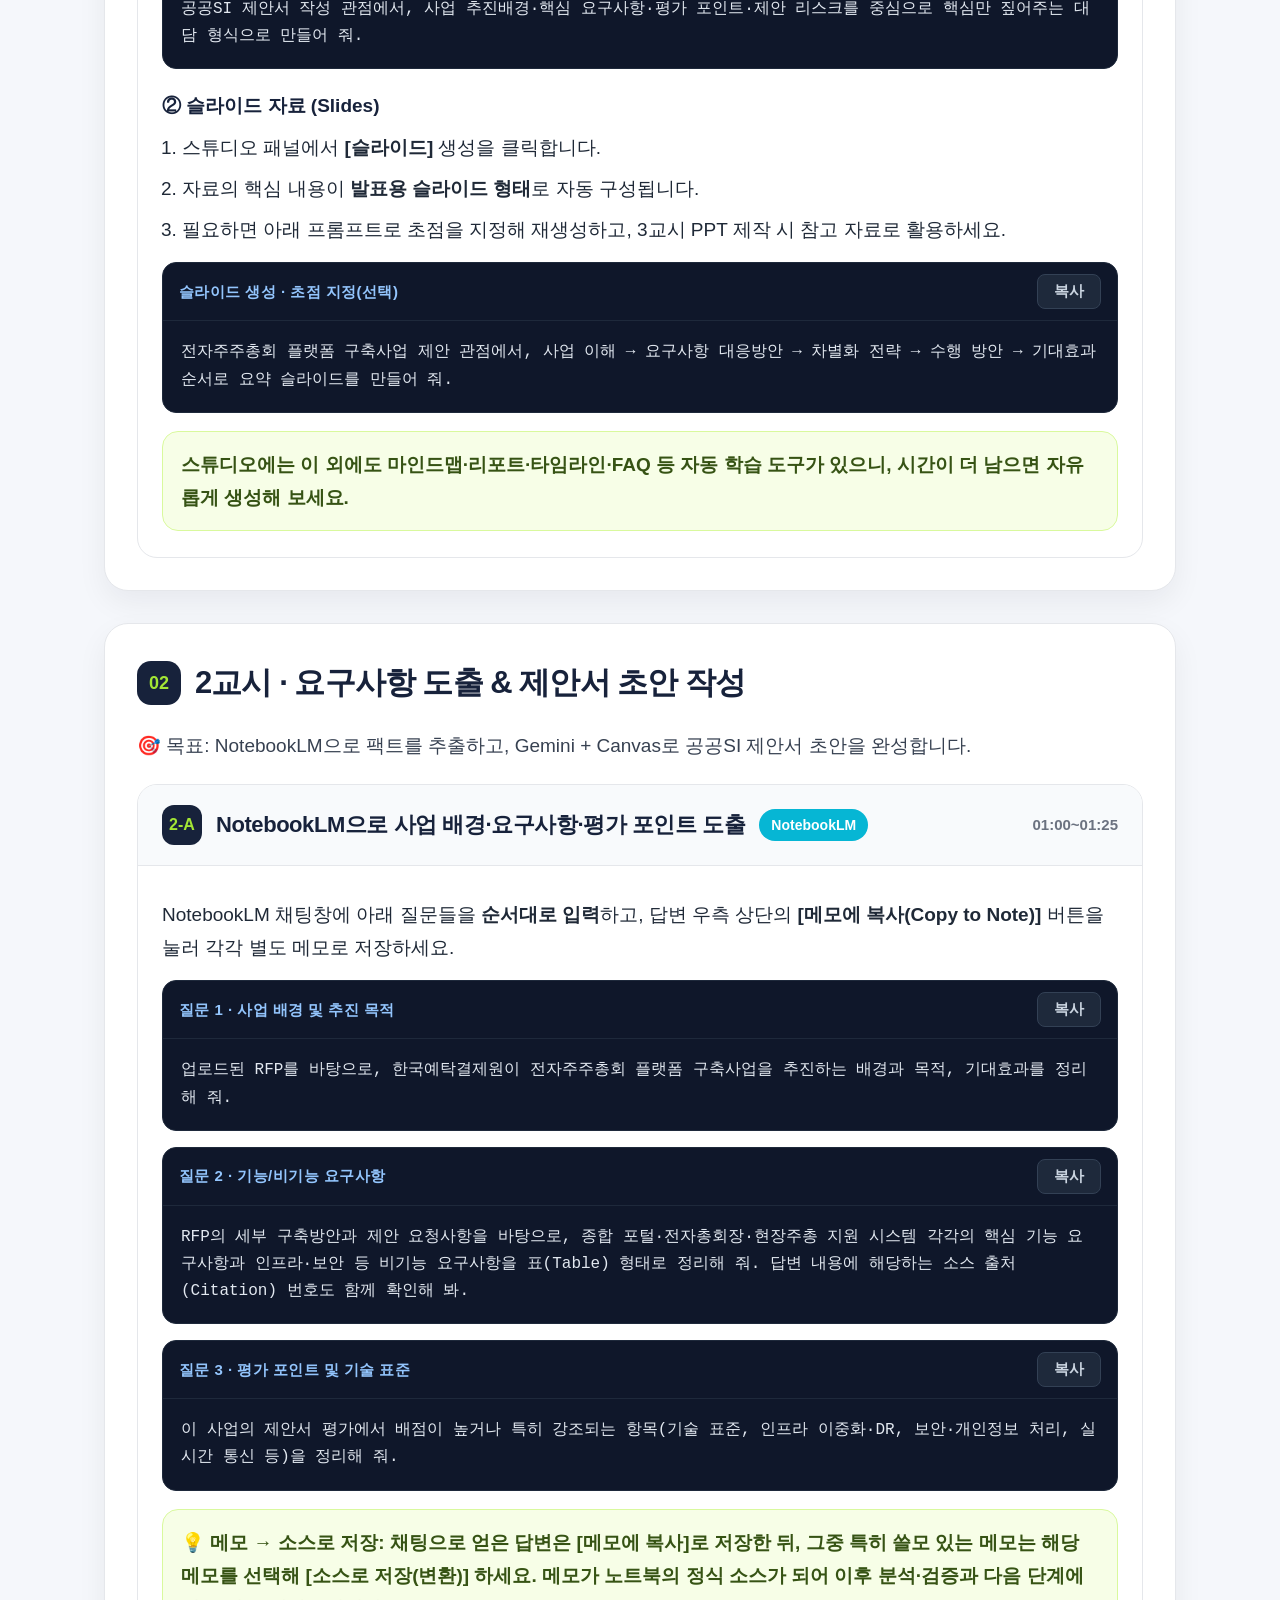
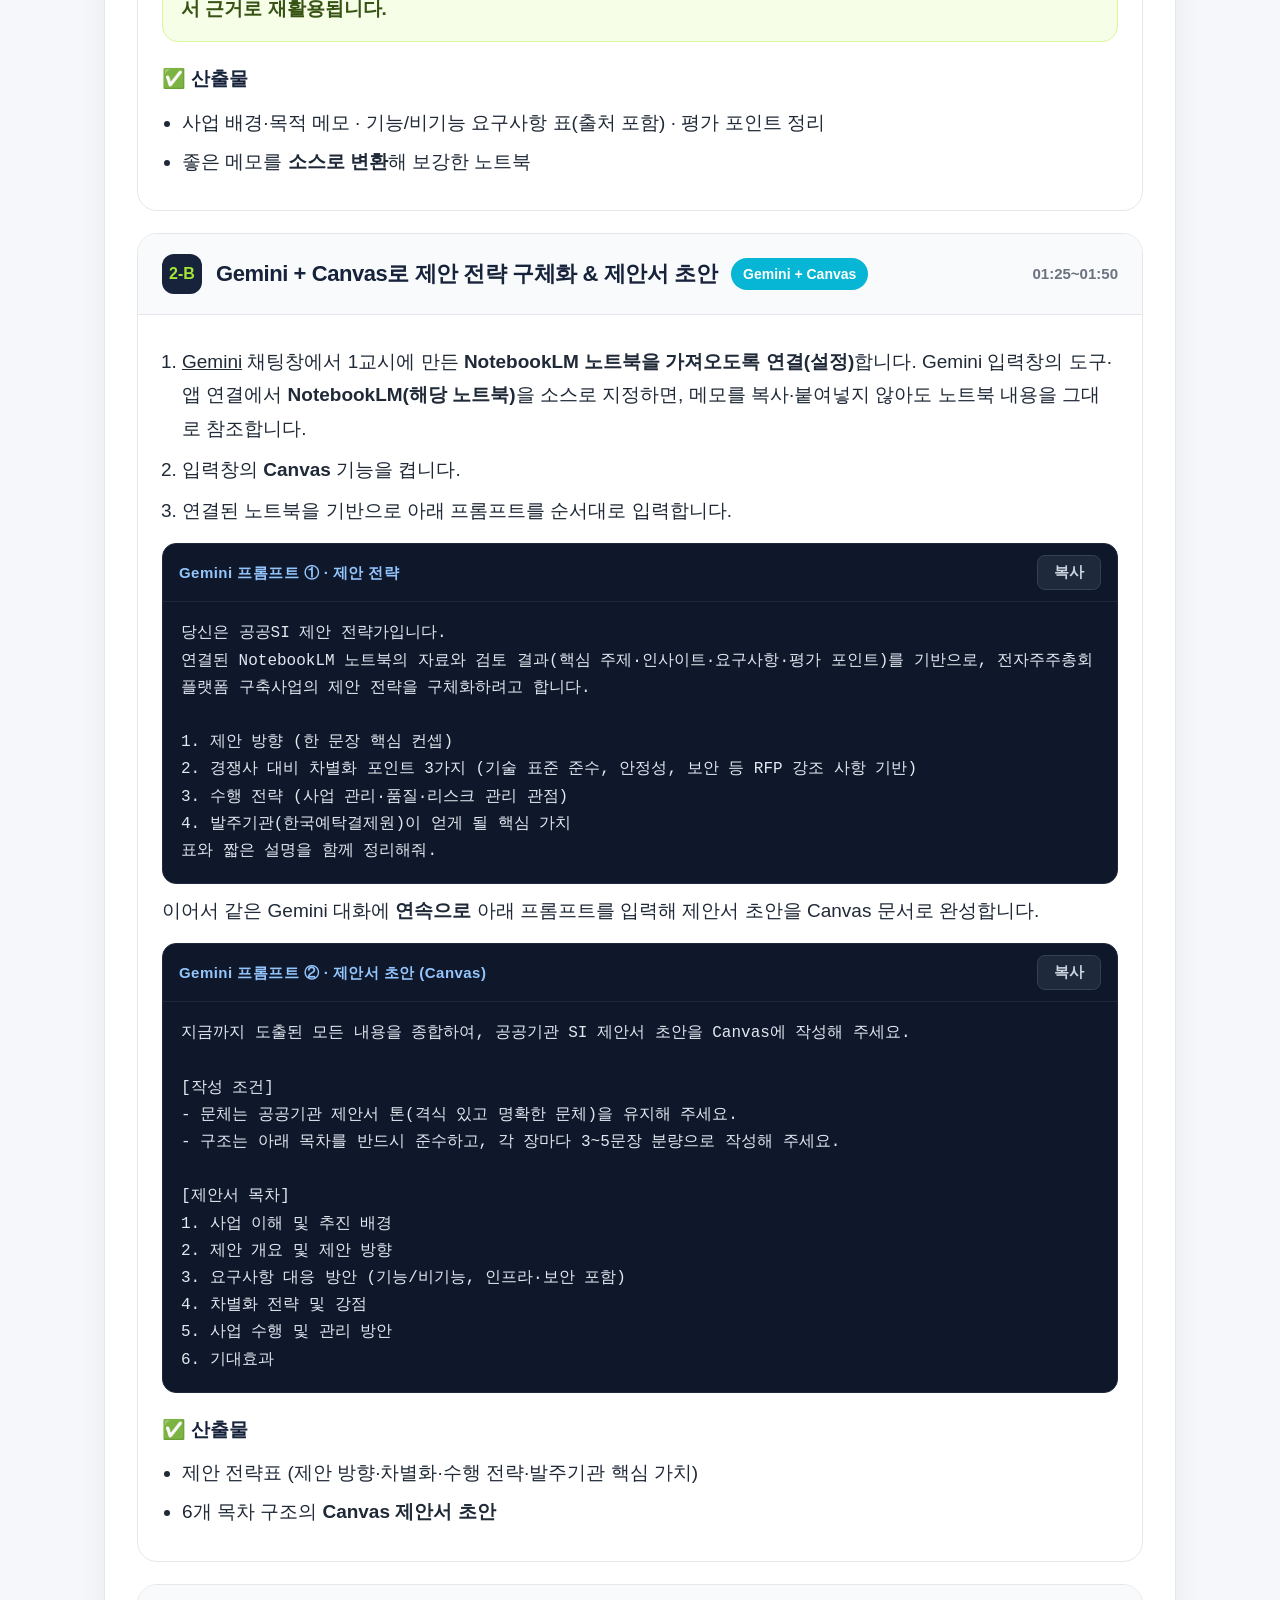
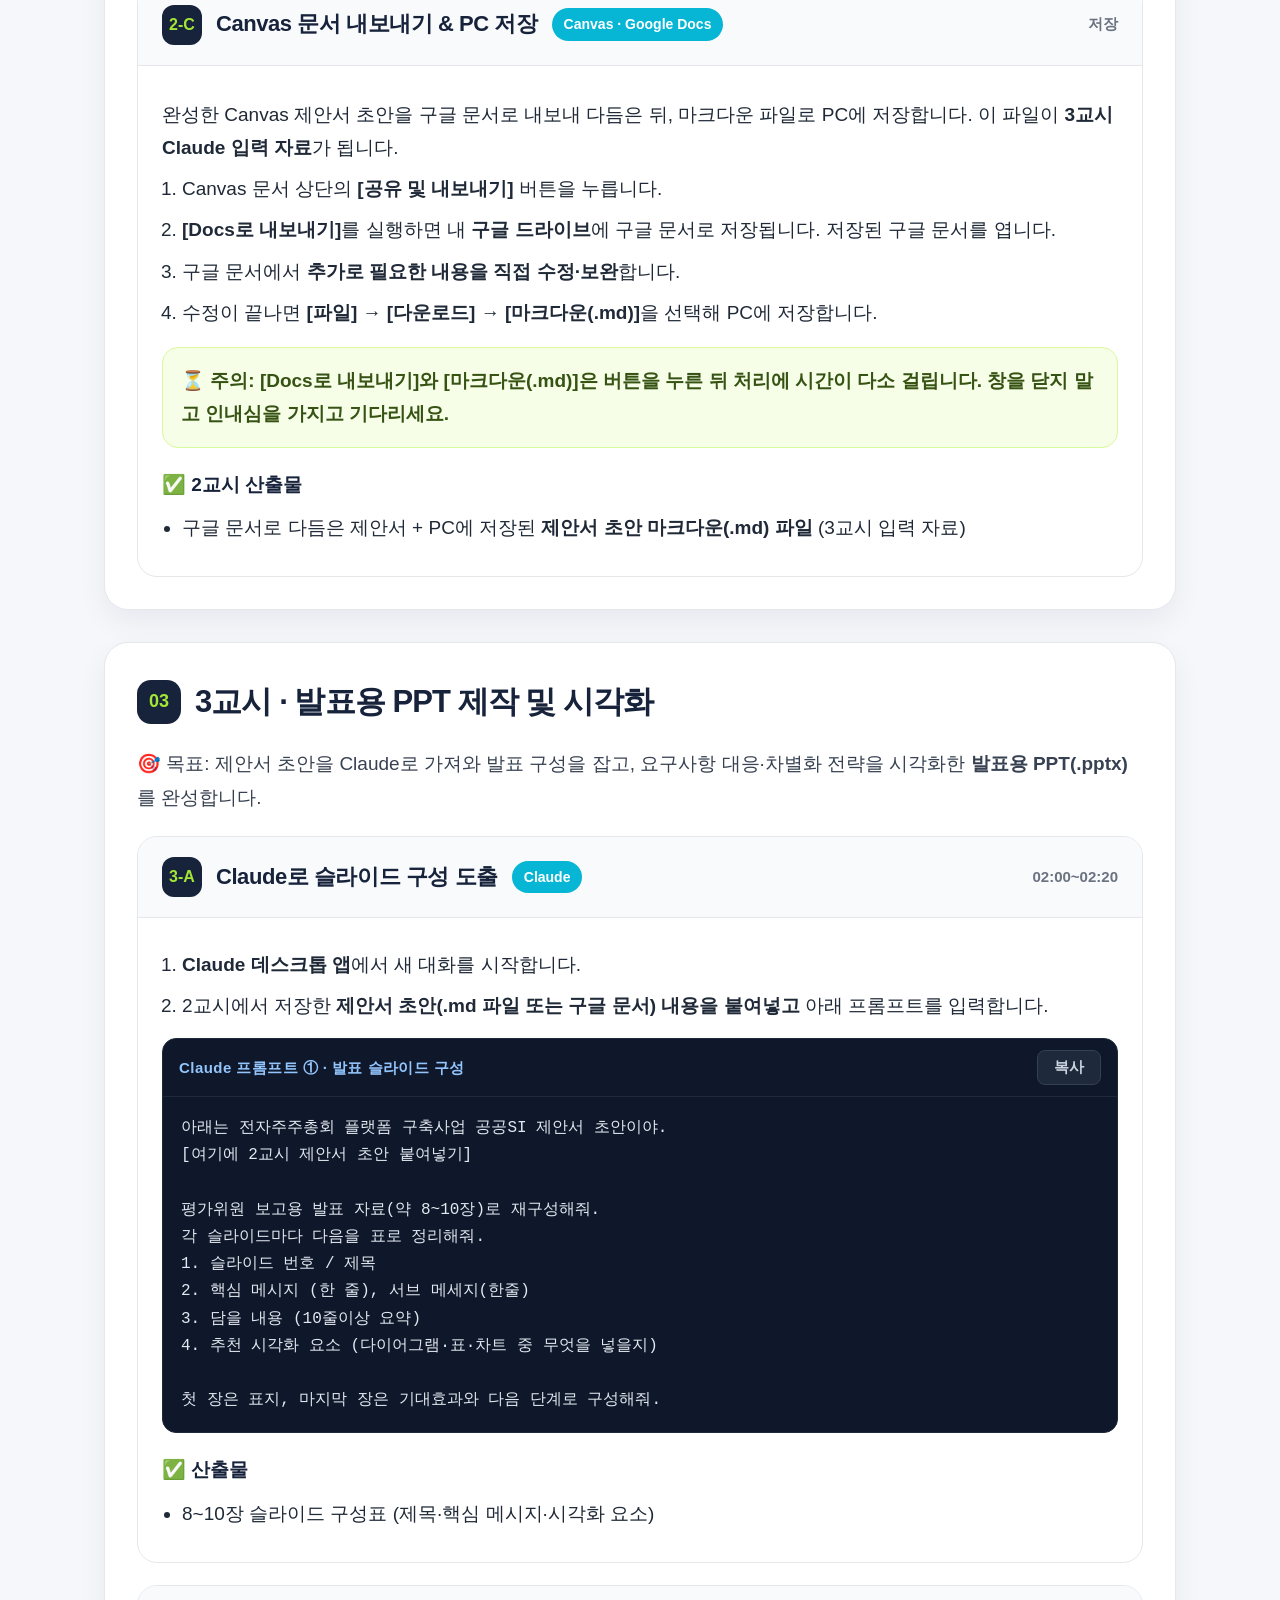
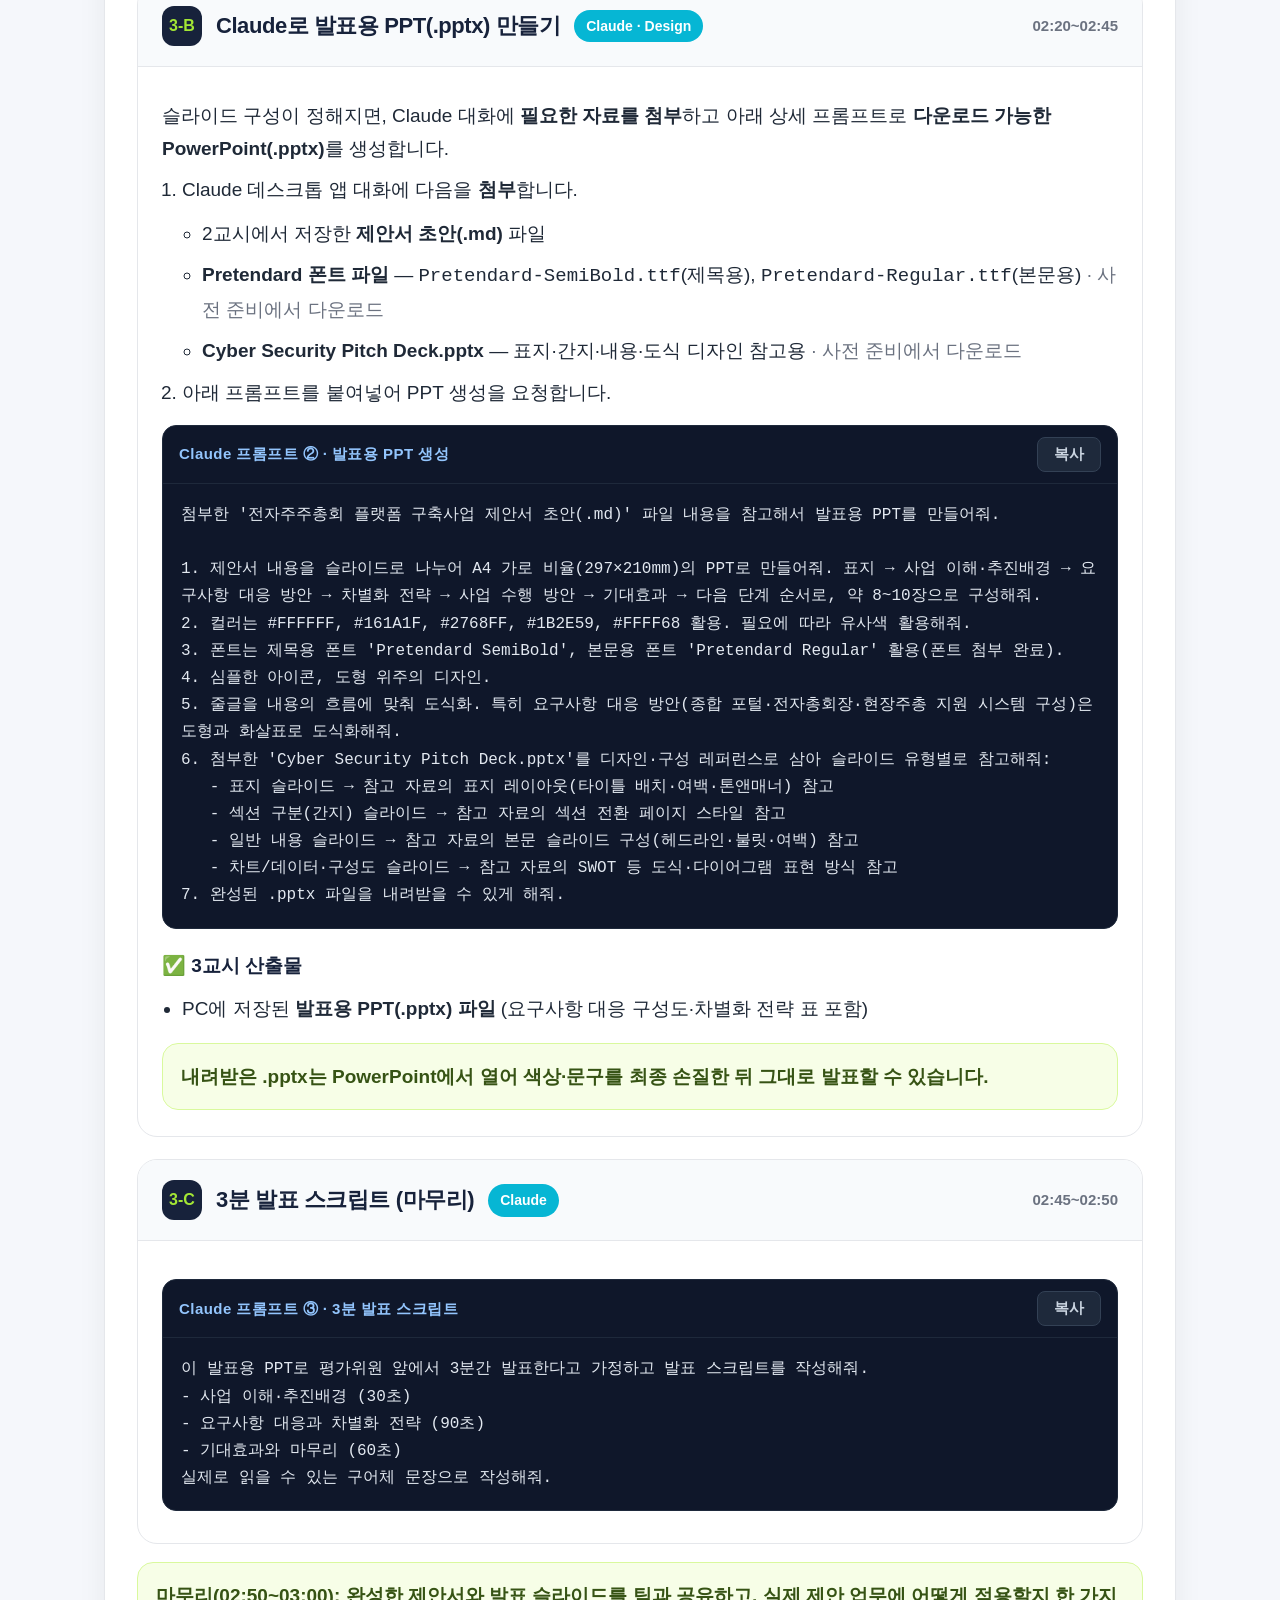
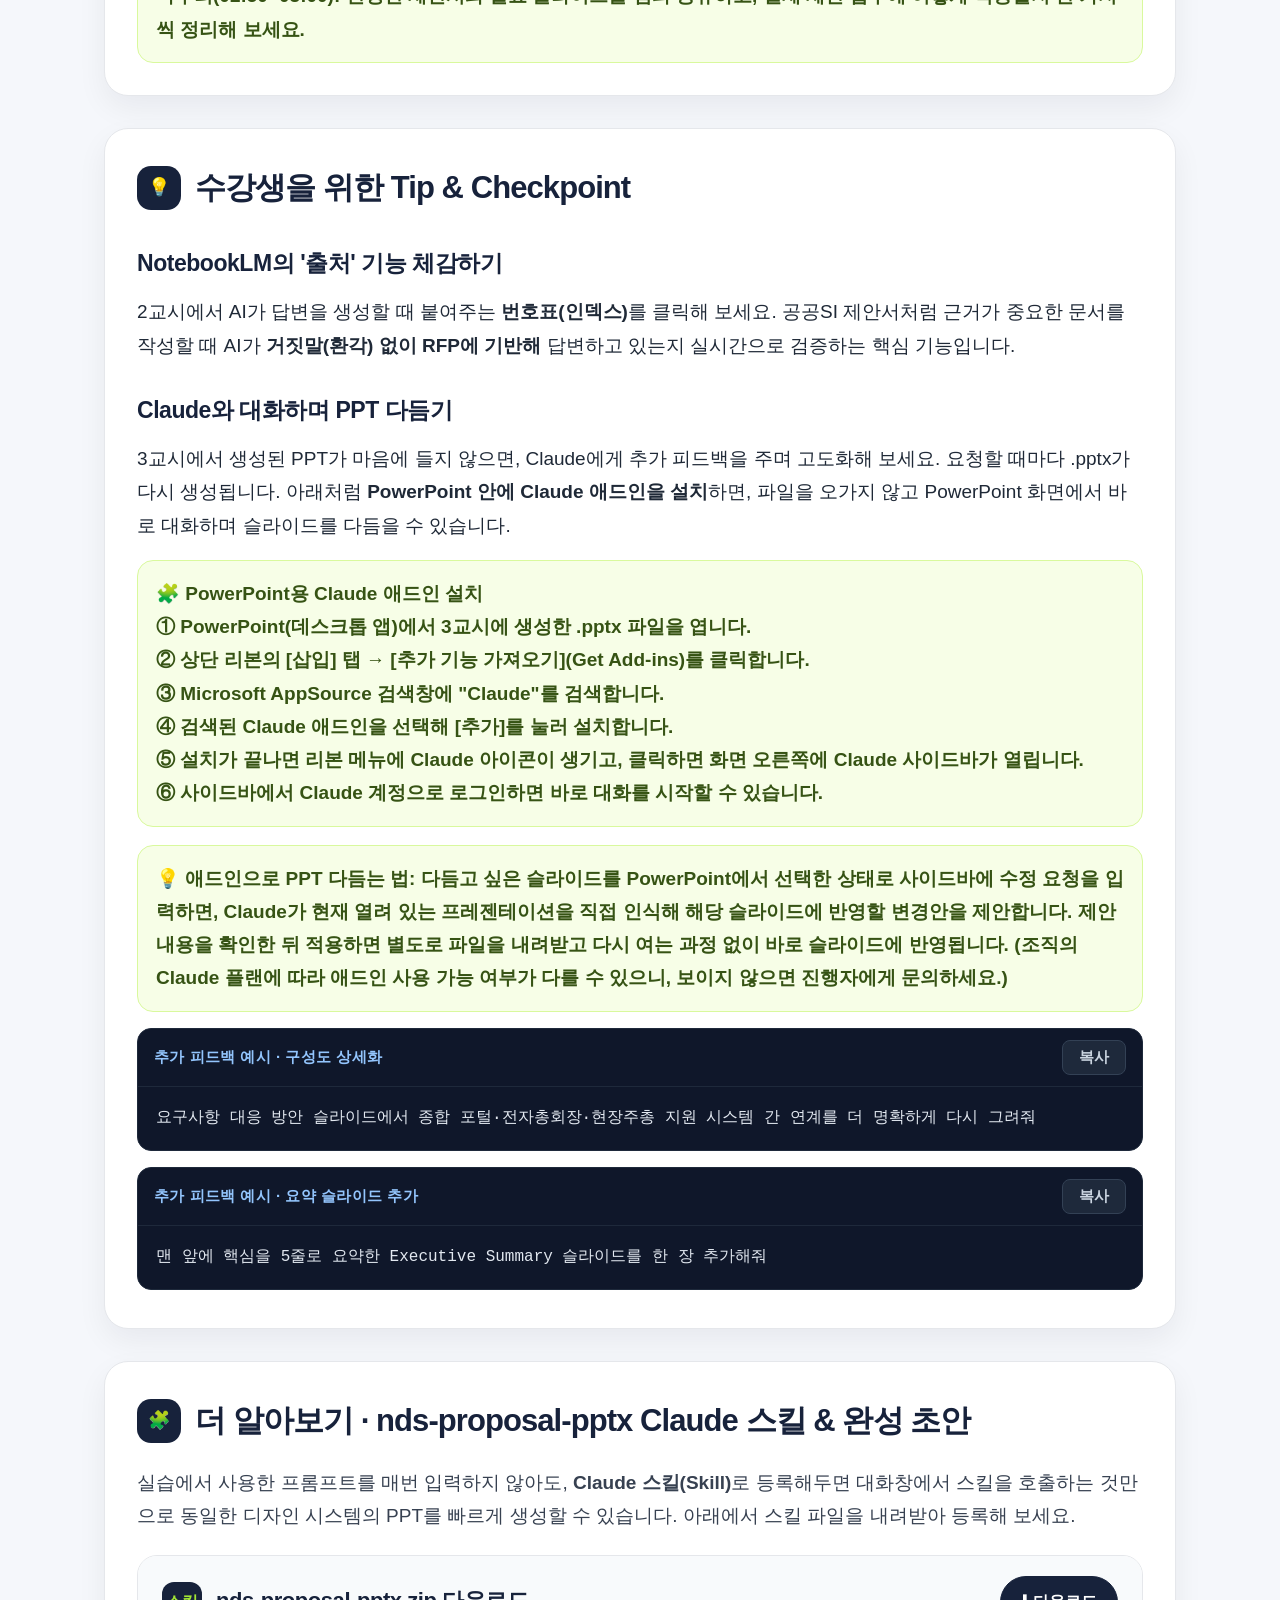
==== commit e41d9ba6: "스킬 등록 안내 정정 및 실습 자료 표기 일관성 수정 - 스킬 파일을 .skill → .zip 으로 변경 (Claude 스킬 업로드는 ZIP만 허용) - 등록 경로를 공식 문서 기" ====
--- a/group-a.html
+++ b/group-a.html
@@ -54,7 +54,7 @@
         <span class="section-number">📂</span>
         <h2>0. 사전 준비 (Prerequisites)</h2>
       </div>
-      <p class="lead">실습에는 아래 <strong>자료 2종</strong>과 <strong>Pretendard 폰트</strong>가 필요합니다. 각 항목의 <strong>[다운로드]</strong> 또는 <strong>[열기]</strong> 버튼을 눌러 준비해 두세요. 자료 2종은 1교시에 NotebookLM에 업로드·소스로 추가하고, 폰트는 3교시 PPT 제작에 사용합니다.</p>
+      <p class="lead">실습에는 아래 <strong>자료 3종</strong>과 <strong>Pretendard 폰트</strong>가 필요합니다. 각 항목의 <strong>[다운로드]</strong> 또는 <strong>[열기]</strong> 버튼을 눌러 준비해 두세요. <strong>자료 1·2</strong>는 1교시에 NotebookLM에 업로드·소스로 추가하고, <strong>참고자료</strong>와 폰트는 3교시 PPT 제작에 사용합니다.</p>
 
       <div class="step">
         <div class="step-head">
@@ -492,7 +492,7 @@
               <button class="copy-btn" type="button">복사</button></div>
             <pre>첨부한 '전자주주총회 플랫폼 구축사업 제안서 초안(.md)' 파일 내용을 참고해서 발표용 PPT를 만들어줘.
 
-1. 제안서 내용을 슬라이드로 나누어 A4 비율(4:3)의 PPT로 만들어줘. 표지 → 사업 이해·추진배경 → 요구사항 대응 방안 → 차별화 전략 → 사업 수행 방안 → 기대효과 → 다음 단계 순서로, 약 8~10장으로 구성해줘.
+1. 제안서 내용을 슬라이드로 나누어 A4 가로 비율(297×210mm)의 PPT로 만들어줘. 표지 → 사업 이해·추진배경 → 요구사항 대응 방안 → 차별화 전략 → 사업 수행 방안 → 기대효과 → 다음 단계 순서로, 약 8~10장으로 구성해줘.
 2. 컬러는 #FFFFFF, #161A1F, #2768FF, #1B2E59, #FFFF68 활용. 필요에 따라 유사색 활용해줘.
 3. 폰트는 제목용 폰트 'Pretendard SemiBold', 본문용 폰트 'Pretendard Regular' 활용(폰트 첨부 완료).
 4. 심플한 아이콘, 도형 위주의 디자인.
@@ -586,11 +586,27 @@
       <div class="step">
         <div class="step-head">
           <span class="step-num">스킬</span>
-          <h3>nds-proposal-pptx.skill 다운로드</h3>
-          <a class="btn primary" style="margin-left:auto;" href="files/nds-proposal-pptx.skill" download="nds-proposal-pptx.skill">⬇ 다운로드</a>
+          <h3>nds-proposal-pptx.zip 다운로드</h3>
+          <a class="btn primary" style="margin-left:auto;" href="files/nds-proposal-pptx.zip" download="nds-proposal-pptx.zip">⬇ 다운로드</a>
         </div>
         <div class="step-body">
           <p>공공/SI 제안서를 엔디에스(NDS) 표준 디자인 시스템(로고·폰트·컬러)에 맞춰 고밀도 PPT로 자동 구성해주는 Claude 스킬입니다. 3교시에서 사용한 프롬프트 흐름이 이 스킬 안에 규칙으로 담겨 있어, 스킬을 등록하면 매번 상세 프롬프트를 입력하지 않아도 됩니다.</p>
+          <div class="note">⚠️ 내려받은 <code>nds-proposal-pptx.zip</code>은 <strong>압축을 풀지 말고 ZIP 파일 그대로</strong> 업로드해야 합니다. Claude 스킬 업로드는 ZIP 형식만 받습니다.</div>
+        </div>
+      </div>
+
+      <div class="step">
+        <div class="step-head">
+          <span class="step-num">사전조건</span>
+          <h3>먼저 '코드 실행 및 파일 생성'을 켜야 합니다</h3>
+        </div>
+        <div class="step-body">
+          <p>이 스킬은 <strong>Node.js 코드를 실행해 PPT 파일을 직접 생성</strong>하는 방식입니다. 따라서 아래 설정이 켜져 있지 않으면 스킬을 등록해도 PPT가 만들어지지 않습니다.</p>
+          <ol>
+            <li>Claude에서 <strong>[설정(Settings)] → [Capabilities(기능)]</strong>로 이동합니다.</li>
+            <li><strong>코드 실행 및 파일 생성(Code execution and file creation)</strong> 항목을 <strong>켜짐(On)</strong>으로 설정합니다.</li>
+          </ol>
+          <div class="note">🏢 <strong>Team / Enterprise 플랜 주의</strong>: 조직 관리자가 <strong>조직 설정(Organization settings) → Skills</strong>에서 <strong>Skills 기능</strong>과 <strong>코드 실행 및 파일 생성</strong>을 먼저 허용해야 구성원이 스킬을 업로드·사용할 수 있습니다. 메뉴가 보이지 않으면 사내 IT 담당자나 진행자에게 문의하세요.</div>
         </div>
       </div>
 
@@ -601,13 +617,13 @@
         </div>
         <div class="step-body">
           <ol>
-            <li><strong>Claude 데스크톱 앱</strong>(또는 claude.ai 웹)에서 좌측 하단 <strong>프로필 아이콘 → [설정(Settings)]</strong>을 엽니다.</li>
-            <li><strong>[Capabilities(기능)]</strong> 탭으로 이동해 <strong>Skills(스킬)</strong> 항목을 찾습니다.</li>
-            <li><strong>[Upload skill]</strong>(스킬 업로드) 버튼을 눌러, 위에서 다운로드한 <code>nds-proposal-pptx.skill</code> 파일을 선택합니다.</li>
+            <li>Claude(데스크톱 앱 또는 claude.ai 웹) 좌측 메뉴에서 <strong>[Customize(맞춤설정)] → [Skills(스킬)]</strong>로 이동합니다.</li>
+            <li>우측의 <strong>[+]</strong> 버튼을 누르고 <strong>[Create skill(스킬 만들기)]</strong>을 선택합니다.</li>
+            <li><strong>[Upload a skill(스킬 업로드)]</strong>을 선택한 뒤, 위에서 다운로드한 <code>nds-proposal-pptx.zip</code> 파일을 <strong>압축을 풀지 않은 ZIP 상태 그대로</strong> 올립니다.</li>
             <li>업로드가 끝나면 목록에 <strong>nds-proposal-pptx</strong> 스킬이 추가된 것을 확인하고, 토글을 <strong>켜짐(On)</strong>으로 설정합니다.</li>
             <li>새 대화를 시작해 제안서 내용과 함께 <code>nds-proposal-pptx 스킬로 PPT 만들어줘</code>처럼 요청하면, Claude가 스킬에 정의된 디자인 시스템과 절차를 적용해 PPT를 생성합니다.</li>
           </ol>
-          <div class="note">조직의 Claude 플랜(Pro/Team/Enterprise)에 따라 스킬 업로드 메뉴 노출 여부가 다를 수 있습니다. 메뉴가 보이지 않으면 진행자에게 문의하세요.</div>
+          <div class="note">스킬은 대화 내용이 스킬 설명과 맞으면 <strong>자동으로 호출</strong>되기도 하지만, 실습에서는 위처럼 <strong>스킬 이름을 직접 불러주는 편이 확실</strong>합니다. 메뉴 이름은 앱 버전·언어 설정에 따라 조금씩 다를 수 있습니다.</div>
         </div>
       </div>
 
